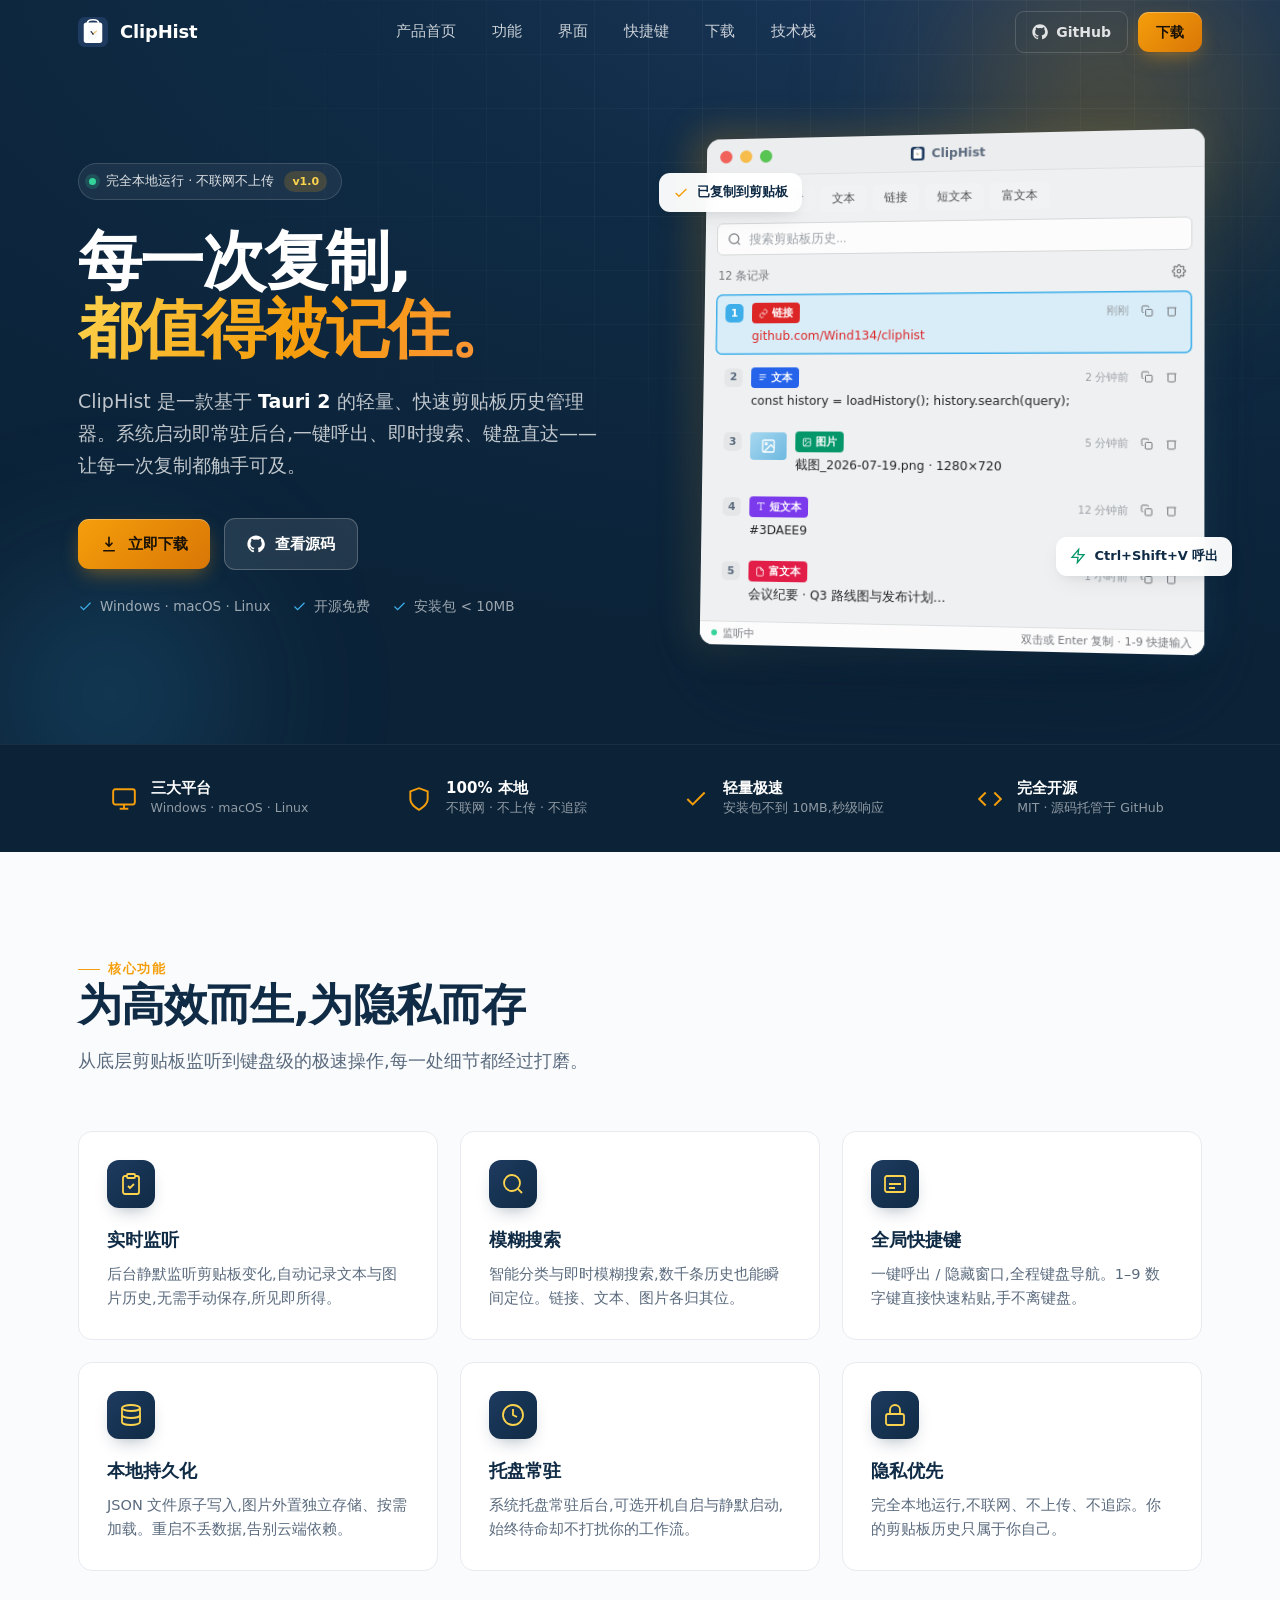
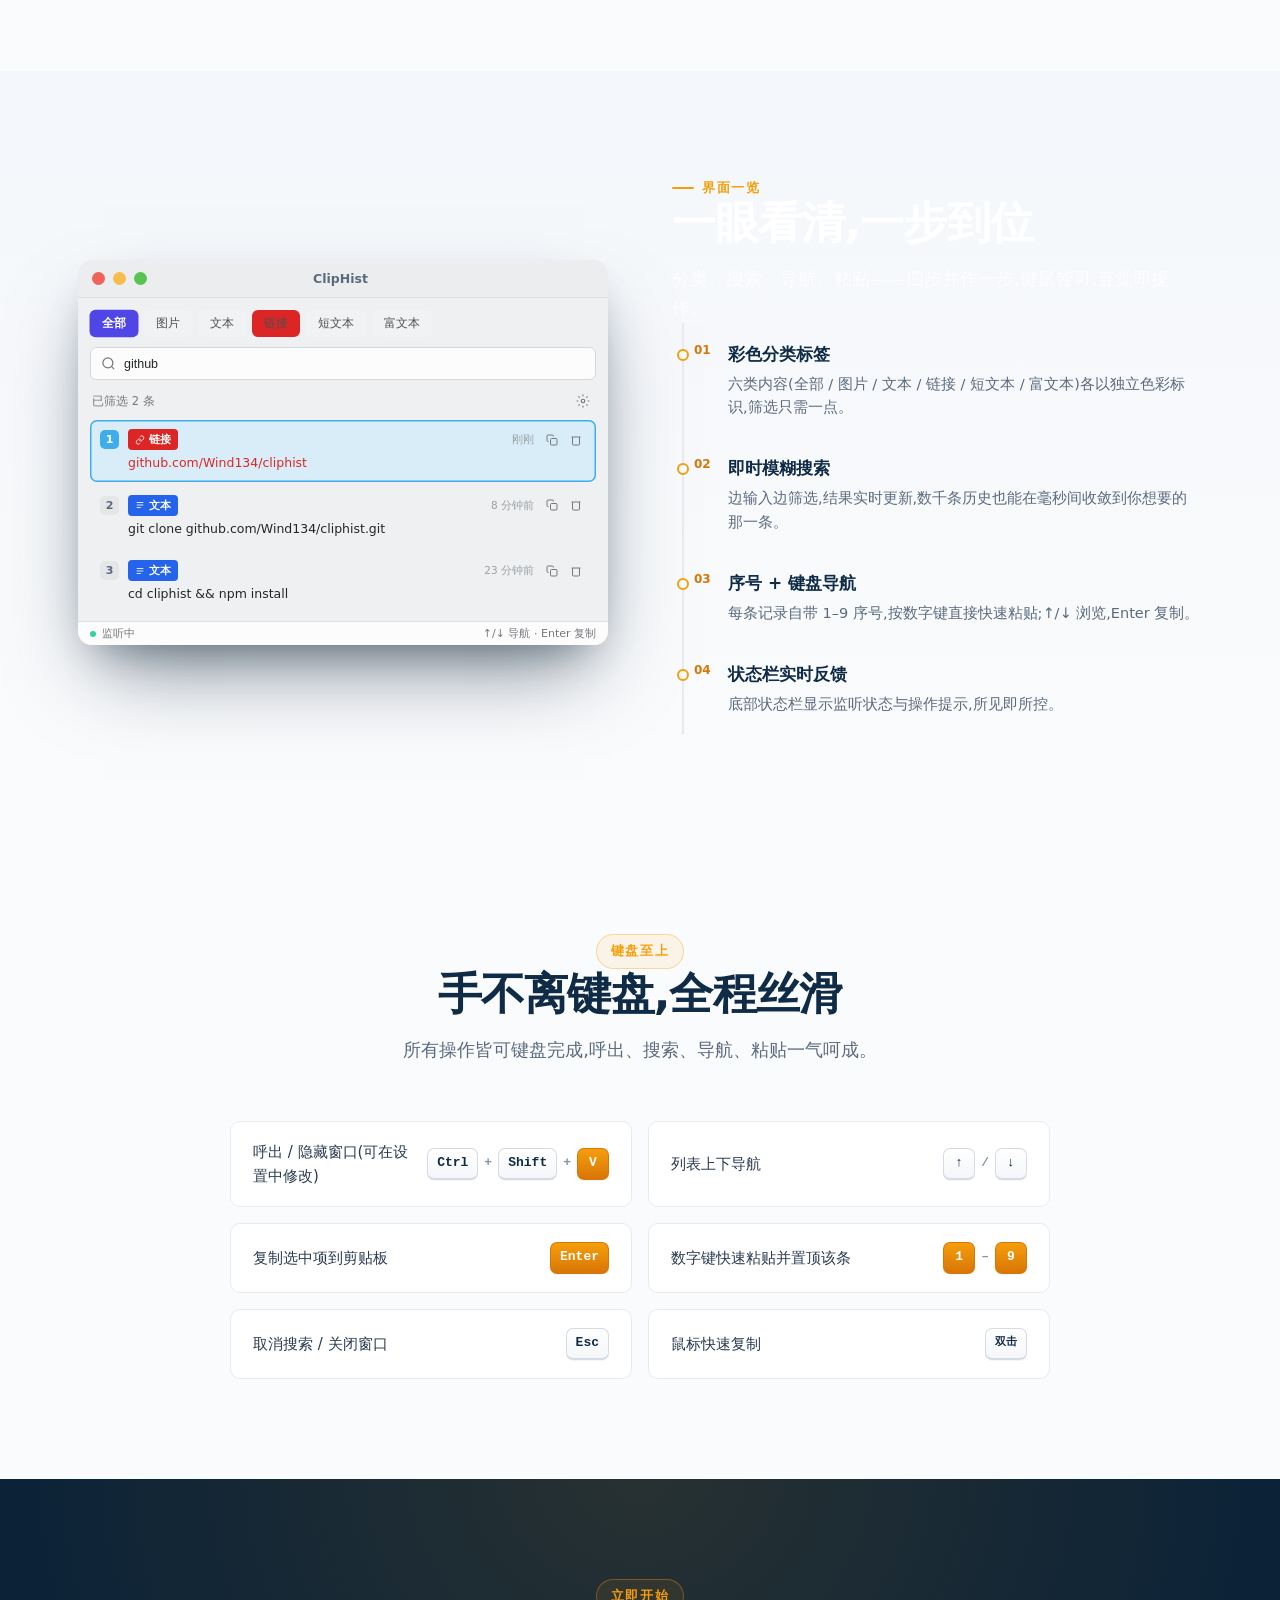
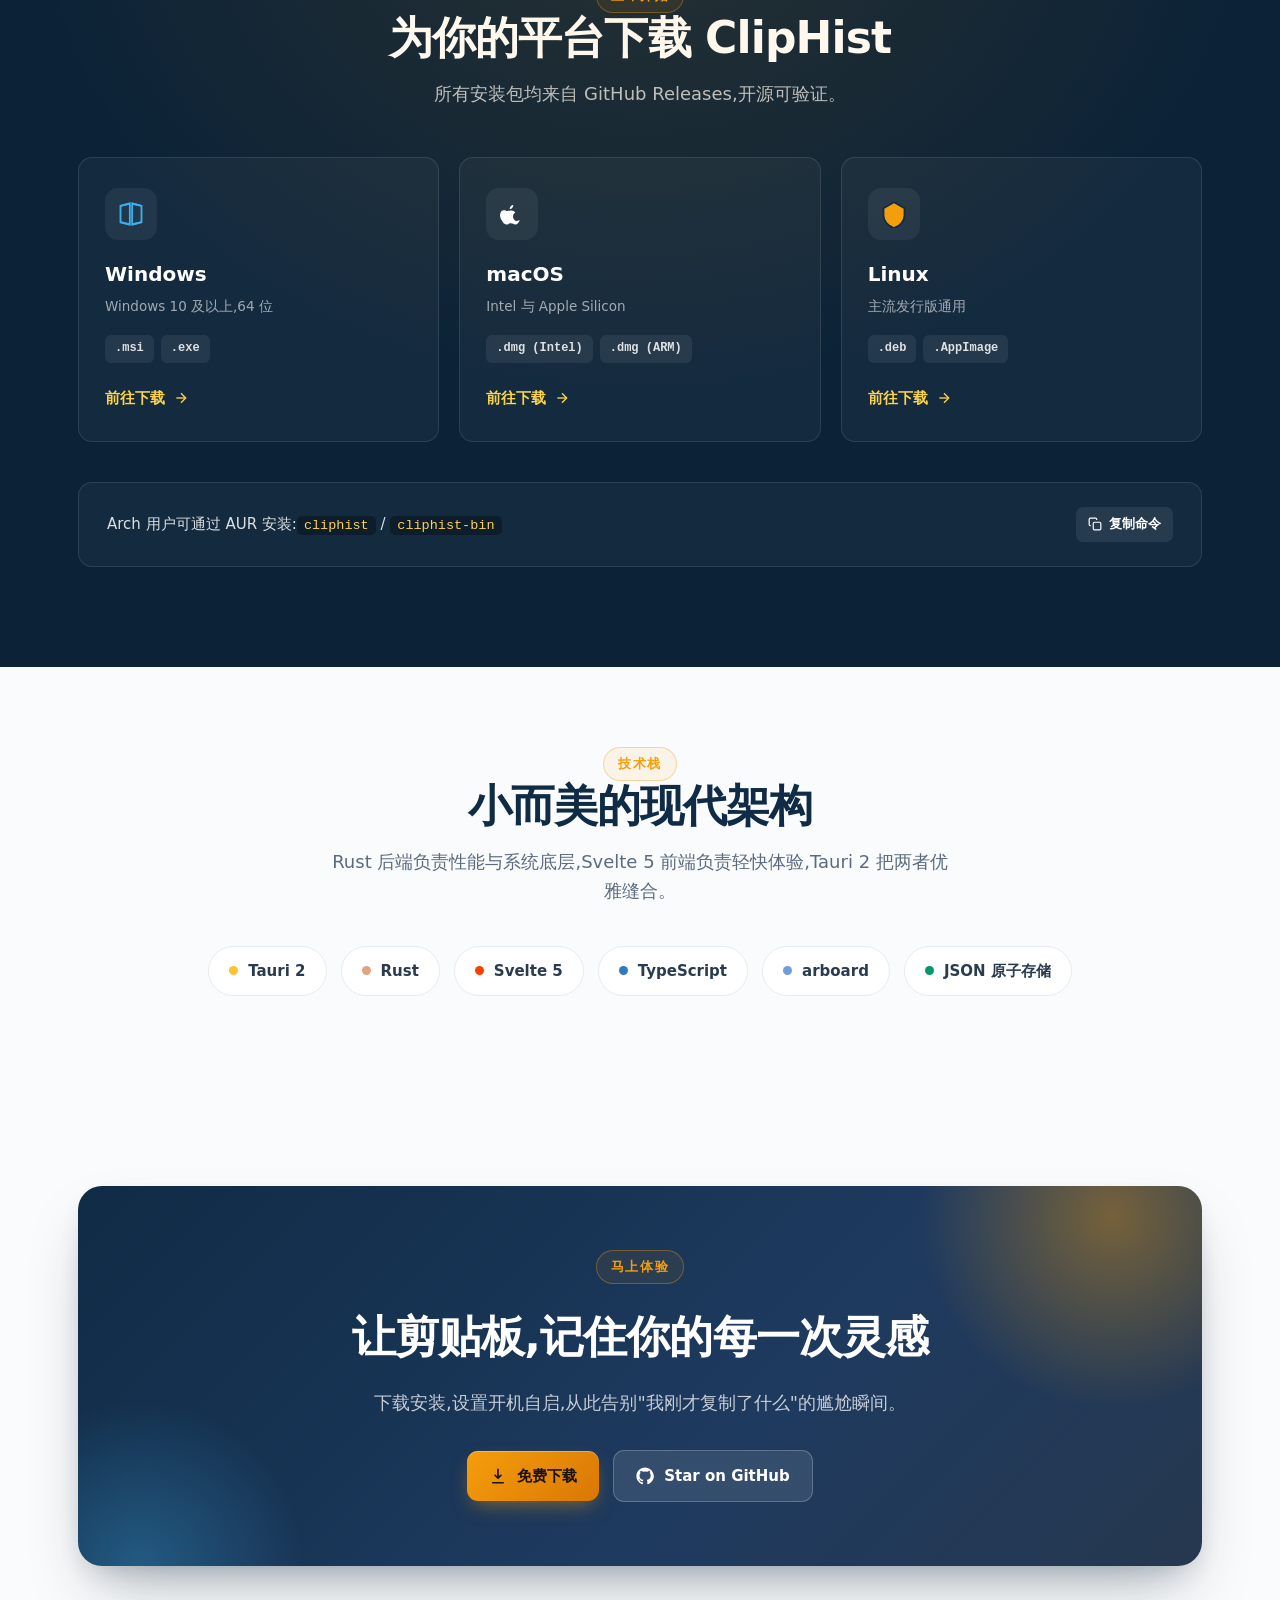
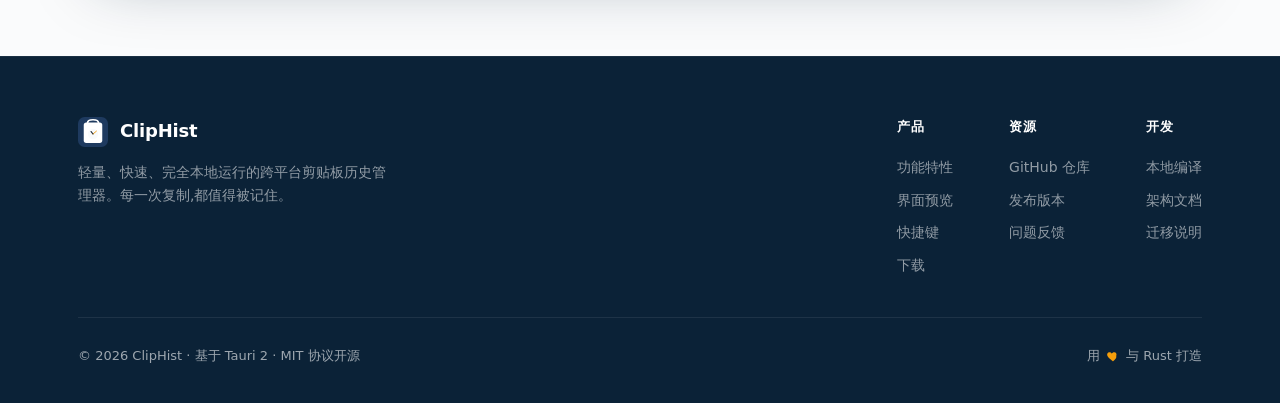
==== cliphist/index.html @ 477952cc "feat: 升级为多产品展示网站" ====
<!DOCTYPE html>
<html lang="zh-CN">
<head>
<meta charset="UTF-8" />
<meta name="viewport" content="width=device-width, initial-scale=1.0" />
<title>ClipHist — 轻量、快速的跨平台剪贴板历史管理器</title>
<meta name="description" content="ClipHist 是一款基于 Tauri 2 的轻量、快速、完全本地运行的跨平台剪贴板历史管理器,支持 Windows、macOS 与 Linux。系统启动即常驻,随时呼出随时粘贴。" />
<meta name="theme-color" content="#0F2B45" />
<meta property="og:title" content="ClipHist — 跨平台剪贴板历史管理器" />
<meta property="og:description" content="轻量、快速、完全本地运行。每一次复制,都值得被记住。" />
<meta property="og:type" content="website" />
<meta property="og:url" content="https://wind134.github.io/cliphist-site/cliphist/" />
<meta property="og:image" content="https://wind134.github.io/cliphist-site/cliphist/og-card.png" />
<meta property="og:image:width" content="1200" />
<meta property="og:image:height" content="630" />
<meta property="og:image:alt" content="ClipHist — 轻量、快速的跨平台剪贴板历史管理器" />
<meta property="og:locale" content="zh_CN" />
<meta name="twitter:card" content="summary_large_image" />
<meta name="twitter:title" content="ClipHist — 跨平台剪贴板历史管理器" />
<meta name="twitter:description" content="轻量、快速、完全本地运行。每一次复制,都值得被记住。" />
<meta name="twitter:image" content="https://wind134.github.io/cliphist-site/cliphist/og-card.png" />
<link rel="icon" href="data:image/svg+xml,%3Csvg xmlns='http://www.w3.org/2000/svg' viewBox='0 0 512 512'%3E%3Crect width='512' height='512' rx='112' fill='%231E3A5F'/%3E%3Crect x='98' y='94' width='316' height='348' rx='44' fill='%23fff'/%3E%3Cpath d='M162 102C162 66 200 46 256 46C312 46 350 66 350 102' fill='none' stroke='%23fff' stroke-width='28' stroke-linecap='round'/%3E%3Ccircle cx='256' cy='290' r='88' fill='%23F8FAFC'/%3E%3Cpath d='M256 290L314 242' stroke='%23F59E0B' stroke-width='16' stroke-linecap='round'/%3E%3Cpath d='M256 290L224 248' stroke='%231E293B' stroke-width='20' stroke-linecap='round'/%3E%3C/svg%3E" />
<style>
/* ============================================================
   ClipHist 推广站 — 单文件自包含
   品牌色:深蓝渐变 #1E3A5F→#0F2B45, 琥珀强调 #F59E0B
   ============================================================ */

:root {
  /* 深色品牌色板 */
  --navy-900: #0B2237;
  --navy-800: #0F2B45;
  --navy-700: #1E3A5F;
  --navy-600: #2A4D78;
  --navy-500: #3B6A9C;

  /* 强调色 */
  --amber: #F59E0B;
  --amber-deep: #D97706;
  --amber-soft: #FCD34D;
  --cyan: #3DAEE9;
  --cyan-deep: #3498D6;

  /* 浅色内容区 */
  --paper: #FAFBFC;
  --paper-2: #FFFFFF;
  --ink-900: #0F2B45;
  --ink-700: #2A3B50;
  --ink-500: #5B6B7E;
  --ink-400: #8696A7;
  --line: #E7EBF0;
  --line-2: #EEF2F6;

  /* 分类色 (与 app 一致) */
  --cat-all: #4F46E5;
  --cat-image: #059669;
  --cat-text: #2563EB;
  --cat-link: #DC2626;
  --cat-short: #7C3AED;
  --cat-rich: #E11D48;

  --shadow-sm: 0 1px 2px rgba(15, 43, 69, .06), 0 1px 3px rgba(15, 43, 69, .04);
  --shadow-md: 0 8px 24px -8px rgba(15, 43, 69, .12), 0 4px 12px -4px rgba(15, 43, 69, .08);
  --shadow-lg: 0 32px 64px -20px rgba(11, 34, 55, .35), 0 12px 28px -12px rgba(11, 34, 55, .22);
  --shadow-window: 0 40px 80px -24px rgba(8, 28, 48, .55), 0 20px 40px -20px rgba(8, 28, 48, .4);

  --radius: 14px;
  --radius-sm: 10px;
  --radius-lg: 24px;

  --ease-spring: cubic-bezier(0.16, 1, 0.3, 1);
  --ease-smooth: cubic-bezier(0.4, 0, 0.2, 1);

  --maxw: 1180px;
}

*, *::before, *::after { margin: 0; padding: 0; box-sizing: border-box; }

html { scroll-behavior: smooth; -webkit-text-size-adjust: 100%; }

body {
  font-family: "Noto Sans SC", "PingFang SC", "Microsoft YaHei", system-ui, -apple-system, "Segoe UI", sans-serif;
  font-size: 16px;
  line-height: 1.6;
  color: var(--ink-900);
  background: var(--paper);
  -webkit-font-smoothing: antialiased;
  -moz-osx-font-smoothing: grayscale;
  overflow-x: hidden;
}

a { color: inherit; text-decoration: none; }
img, svg { display: block; max-width: 100%; }
button { font: inherit; cursor: pointer; border: none; background: none; color: inherit; }

::selection { background: var(--amber); color: #1A1206; }

.wrap { max-width: var(--maxw); margin: 0 auto; padding: 0 28px; }

/* ---------- 通用工具 ---------- */
.eyebrow {
  display: inline-flex; align-items: center; gap: 8px;
  font-size: 13px; font-weight: 600; letter-spacing: .12em; text-transform: uppercase;
  color: var(--amber);
}
.eyebrow::before {
  content: ""; width: 22px; height: 1.5px; background: var(--amber); border-radius: 2px;
}
.eyebrow.center::before { display: none; }
.eyebrow.center { padding: 6px 14px; border: 1px solid rgba(245, 158, 11, .35); border-radius: 999px; background: rgba(245, 158, 11, .08); }

.section-title {
  font-size: clamp(28px, 4vw, 44px);
  font-weight: 800;
  letter-spacing: -0.02em;
  line-height: 1.15;
}
.section-sub {
  margin-top: 16px;
  font-size: 18px;
  color: var(--ink-500);
  max-width: 620px;
}
.on-dark .section-title { color: #fff; }
.on-dark .section-sub { color: rgba(255, 255, 255, .72); }

/* ============================================================
   导航栏
   ============================================================ */
.nav {
  position: fixed; top: 0; left: 0; right: 0; z-index: 100;
  transition: background .3s var(--ease-smooth), backdrop-filter .3s, border-color .3s, box-shadow .3s;
  border-bottom: 1px solid transparent;
}
.nav.scrolled {
  background: rgba(11, 34, 55, .72);
  backdrop-filter: saturate(160%) blur(16px);
  -webkit-backdrop-filter: saturate(160%) blur(16px);
  border-bottom-color: rgba(255, 255, 255, .08);
}
.nav-inner {
  max-width: var(--maxw); margin: 0 auto; padding: 0 28px;
  height: 64px; display: flex; align-items: center; justify-content: space-between;
}
.brand { display: flex; align-items: center; gap: 12px; }
.brand-mark { width: 30px; height: 30px; flex-shrink: 0; }
.brand-name { font-weight: 700; font-size: 18px; letter-spacing: -0.01em; color: #fff; }
.nav-links { display: flex; align-items: center; gap: 8px; }
.nav-links a {
  color: rgba(255, 255, 255, .78); font-size: 14.5px; font-weight: 500;
  padding: 8px 14px; border-radius: 8px; transition: color .2s, background .2s;
}
.nav-links a:hover { color: #fff; background: rgba(255, 255, 255, .08); }
.nav-cta { display: flex; align-items: center; gap: 10px; }
.btn-ghost {
  color: rgba(255, 255, 255, .85); font-size: 14px; font-weight: 600;
  padding: 9px 16px; border-radius: 9px; border: 1px solid rgba(255, 255, 255, .16);
  display: inline-flex; align-items: center; gap: 8px; transition: all .2s var(--ease-smooth);
}
.btn-ghost:hover { border-color: rgba(255, 255, 255, .36); background: rgba(255, 255, 255, .06); }
.btn-ghost svg { width: 16px; height: 16px; }
.nav-toggle { display: none; }

/* ============================================================
   按钮
   ============================================================ */
.btn {
  display: inline-flex; align-items: center; justify-content: center; gap: 10px;
  font-size: 15px; font-weight: 600;
  padding: 13px 22px; border-radius: 11px;
  transition: transform .18s var(--ease-spring), box-shadow .2s, background .2s;
  white-space: nowrap;
}
.btn:active { transform: translateY(1px) scale(.99); }
.btn-primary {
  background: linear-gradient(135deg, var(--amber) 0%, var(--amber-deep) 100%);
  color: #1A1206;
  box-shadow: 0 8px 20px -6px rgba(245, 158, 11, .5), inset 0 1px 0 rgba(255, 255, 255, .3);
}
.btn-primary:hover { transform: translateY(-2px); box-shadow: 0 14px 28px -8px rgba(245, 158, 11, .6), inset 0 1px 0 rgba(255, 255, 255, .35); }
.btn-light {
  background: rgba(255, 255, 255, .1); color: #fff; border: 1px solid rgba(255, 255, 255, .22);
  backdrop-filter: blur(8px);
}
.btn-light:hover { background: rgba(255, 255, 255, .16); border-color: rgba(255, 255, 255, .4); transform: translateY(-2px); }
.btn-dark {
  background: var(--navy-800); color: #fff;
}
.btn-dark:hover { background: var(--navy-700); transform: translateY(-2px); box-shadow: var(--shadow-md); }
.btn svg { width: 18px; height: 18px; }

/* ============================================================
   Hero
   ============================================================ */
.hero {
  position: relative; overflow: hidden;
  background: radial-gradient(120% 100% at 80% -10%, var(--navy-700) 0%, var(--navy-800) 42%, var(--navy-900) 100%);
  padding: 132px 0 96px;
  color: #fff;
}
/* 网格 + 光晕 */
.hero::before {
  content: ""; position: absolute; inset: 0;
  background-image:
    linear-gradient(rgba(255, 255, 255, .035) 1px, transparent 1px),
    linear-gradient(90deg, rgba(255, 255, 255, .035) 1px, transparent 1px);
  background-size: 54px 54px;
  mask-image: radial-gradient(80% 70% at 70% 20%, #000 30%, transparent 75%);
  -webkit-mask-image: radial-gradient(80% 70% at 70% 20%, #000 30%, transparent 75%);
  pointer-events: none;
}
.hero-glow {
  position: absolute; pointer-events: none; border-radius: 50%; filter: blur(70px);
}
.glow-amber { width: 460px; height: 460px; right: -60px; top: -120px; background: radial-gradient(circle, rgba(245, 158, 11, .34), transparent 68%); }
.glow-cyan { width: 380px; height: 380px; left: -80px; bottom: -140px; background: radial-gradient(circle, rgba(61, 174, 233, .26), transparent 68%); }

.hero-grid {
  position: relative; z-index: 2;
  display: grid; grid-template-columns: 1.05fr 0.95fr; gap: 56px; align-items: center;
}
.hero-badge {
  display: inline-flex; align-items: center; gap: 10px;
  padding: 7px 14px 7px 10px; border-radius: 999px;
  background: rgba(255, 255, 255, .06); border: 1px solid rgba(255, 255, 255, .14);
  font-size: 13px; color: rgba(255, 255, 255, .85); font-weight: 500;
  margin-bottom: 28px;
}
.hero-badge .dot { width: 7px; height: 7px; border-radius: 50%; background: #34D399; box-shadow: 0 0 0 4px rgba(52, 211, 153, .18); }
.hero-badge .pill { padding: 2px 8px; border-radius: 999px; background: rgba(245, 158, 11, .18); color: var(--amber-soft); font-size: 11px; font-weight: 600; }

.hero h1 {
  font-size: clamp(38px, 5.4vw, 64px);
  font-weight: 800;
  line-height: 1.05;
  letter-spacing: -0.03em;
}
.hero h1 .grad {
  background: linear-gradient(120deg, var(--amber-soft) 0%, var(--amber) 50%, #FB923C 100%);
  -webkit-background-clip: text; background-clip: text; -webkit-text-fill-color: transparent; color: transparent;
}
.hero h1 .amp { color: var(--cyan); }
.hero-lead {
  margin-top: 22px; font-size: 19px; line-height: 1.7; color: rgba(255, 255, 255, .74);
  max-width: 520px;
}
.hero-actions { margin-top: 36px; display: flex; flex-wrap: wrap; gap: 14px; align-items: center; }
.hero-meta { margin-top: 26px; display: flex; flex-wrap: wrap; gap: 22px; font-size: 13.5px; color: rgba(255, 255, 255, .6); }
.hero-meta span { display: inline-flex; align-items: center; gap: 7px; }
.hero-meta svg { width: 15px; height: 15px; color: var(--cyan); }

/* ---------- 应用窗口 Mockup ---------- */
.hero-visual { position: relative; perspective: 1800px; }
.window-frame {
  position: relative;
  border-radius: 14px;
  background: #fcfcfc;
  box-shadow: var(--shadow-window);
  transform: rotateY(-9deg) rotateX(3deg) translateZ(0);
  transform-style: preserve-3d;
  animation: floaty 7s ease-in-out infinite;
  overflow: hidden;
}
@keyframes floaty {
  0%, 100% { transform: rotateY(-9deg) rotateX(3deg) translateY(0); }
  50% { transform: rotateY(-9deg) rotateX(3deg) translateY(-10px); }
}
.window-glow {
  position: absolute; inset: -2px; border-radius: 16px;
  background: linear-gradient(135deg, rgba(245, 158, 11, .35), rgba(61, 174, 233, .25));
  z-index: -1; filter: blur(18px); opacity: .7;
}

/* 标题栏 (OS 原生风格) */
.w-titlebar {
  display: flex; align-items: center; gap: 12px;
  height: 38px; padding: 0 14px;
  background: #ecedee;
  border-bottom: 1px solid #dde0e2;
  user-select: none;
}
.w-traffic { display: flex; gap: 8px; }
.w-traffic .tl { width: 13px; height: 13px; border-radius: 50%; }
.tl.close { background: #F0625A; }
.tl.min { background: #F7BD4C; }
.tl.max { background: #58C453; }
.w-title { flex: 1; text-align: center; font-size: 12.5px; color: #5b6b7e; font-weight: 600; display: flex; align-items: center; justify-content: center; gap: 7px; }
.w-title svg { width: 14px; height: 14px; }

.w-body { background: #eff0f1; }

/* 分类标签 */
.w-cats { display: flex; gap: 6px; flex-wrap: wrap; padding: 12px 12px 0; }
.w-cat {
  padding: 4px 12px; border-radius: 6px; font-size: 12px; font-weight: 500;
  color: #4d4f52; background: #f1f2f3; transition: all .2s var(--ease-spring);
}
.w-cat.active { color: #fff; font-weight: 600; transform: scale(1.02); }

/* 搜索框 */
.w-search {
  display: flex; align-items: center; gap: 8px;
  margin: 10px 12px; padding: 8px 10px;
  background: #fcfcfc; border: 1px solid #d5d7d8; border-radius: 6px;
}
.w-search svg { width: 15px; height: 15px; color: #76787d; flex-shrink: 0; }
.w-search input {
  border: none; outline: none; flex: 1; font-size: 12.5px; color: #232629;
  background: transparent; min-width: 0;
}
.w-search input::placeholder { color: #9aa0a6; }

/* 工具栏 */
.w-toolbar { display: flex; align-items: center; justify-content: space-between; padding: 0 14px 8px; font-size: 11.5px; color: #76787d; }
.w-count { font-weight: 500; }
.w-cog { width: 22px; height: 22px; display: grid; place-items: center; border-radius: 5px; color: #76787d; transition: background .15s; }
.w-cog:hover { background: #e4e4e4; }
.w-cog svg { width: 14px; height: 14px; }

/* 历史列表 */
.w-list { padding: 0 6px 4px; max-height: 332px; overflow: hidden; }
.w-item {
  display: flex; align-items: flex-start; gap: 9px;
  padding: 9px 10px; margin: 0 6px 4px; border-radius: 7px;
  transition: background .12s;
  cursor: default;
}
.w-item:hover { background: #e9eaec; }
.w-item.selected { background: #d9edf8; box-shadow: inset 0 0 0 1.5px var(--cyan); }
.w-idx {
  flex-shrink: 0; width: 19px; height: 19px; border-radius: 5px;
  display: grid; place-items: center; font-size: 11px; font-weight: 700;
  color: #5b6b7e; background: #e4e6e8; margin-top: 1px;
}
.w-item.selected .w-idx { background: var(--cyan); color: #fff; }
.w-item-main { flex: 1; min-width: 0; }
.w-item-head { display: flex; align-items: center; gap: 8px; margin-bottom: 4px; }
.w-type {
  display: inline-flex; align-items: center; gap: 4px; font-size: 10.5px; font-weight: 600;
  padding: 2px 7px; border-radius: 4px; color: #fff;
}
.w-type svg { width: 10px; height: 10px; }
.w-time { font-size: 10.5px; color: #9aa0a6; margin-left: auto; }
.w-actions { display: flex; gap: 4px; }
.w-act { width: 20px; height: 20px; display: grid; place-items: center; border-radius: 4px; color: #76787d; transition: background .12s, color .12s; }
.w-act:hover { background: #d8d9da; color: #232629; }
.w-act.del:hover { color: #DC2626; }
.w-act svg { width: 12px; height: 12px; }
.w-item-content { font-size: 12.5px; color: #232629; line-height: 1.5; overflow: hidden; text-overflow: ellipsis; white-space: nowrap; }
.w-item-content.link { color: var(--cat-link); }
.w-thumb { width: 38px; height: 28px; border-radius: 4px; object-fit: cover; flex-shrink: 0; margin-top: 1px; background: linear-gradient(135deg, #a7d8f0, #6db8e0); display: grid; place-items: center; color: #fff; }
.w-thumb svg { width: 16px; height: 16px; }

/* 状态栏 */
.w-statusbar {
  display: flex; align-items: center; justify-content: space-between;
  height: 24px; padding: 0 12px; background: #fcfcfc; border-top: 1px solid #dde0e2;
  font-size: 11px; color: #76787d;
}
.w-stat { display: flex; align-items: center; gap: 6px; }
.w-stat .ld { width: 6px; height: 6px; border-radius: 50%; background: #34D399; }

/* 浮动徽标 */
.float-chip {
  position: absolute; z-index: 3;
  display: inline-flex; align-items: center; gap: 8px;
  padding: 9px 14px; border-radius: 11px;
  background: rgba(255, 255, 255, .96); color: var(--ink-900);
  font-size: 13px; font-weight: 600;
  box-shadow: var(--shadow-md);
  backdrop-filter: blur(8px);
}
.float-chip svg { width: 16px; height: 16px; }
.chip-1 { top: 8%; left: -7%; animation: floaty2 6s ease-in-out infinite; }
.chip-2 { bottom: 14%; right: -6%; animation: floaty2 6.5s ease-in-out infinite .8s; }
.chip-1 svg { color: var(--amber); }
.chip-2 svg { color: var(--cat-image); }
@keyframes floaty2 {
  0%, 100% { transform: translateY(0); }
  50% { transform: translateY(-8px); }
}

/* ============================================================
   信任条
   ============================================================ */
.trust {
  background: var(--navy-900);
  padding: 34px 0;
  border-top: 1px solid rgba(255, 255, 255, .06);
}
.trust-grid { display: grid; grid-template-columns: repeat(4, 1fr); gap: 24px; }
.trust-item { display: flex; align-items: center; gap: 14px; justify-content: center; }
.trust-item svg { width: 26px; height: 26px; color: var(--amber); flex-shrink: 0; }
.trust-item .t { font-size: 15px; font-weight: 600; color: #fff; line-height: 1.3; }
.trust-item .s { font-size: 12.5px; color: rgba(255, 255, 255, .55); }

/* ============================================================
   通用 section
   ============================================================ */
.section { padding: 100px 0; }
.section-head { margin-bottom: 56px; max-width: 680px; }
.section-head.center { margin-inline: auto; text-align: center; }

/* ============================================================
   功能网格
   ============================================================ */
.feat-grid { display: grid; grid-template-columns: repeat(3, 1fr); gap: 22px; }
.feat {
  position: relative; padding: 28px; border-radius: var(--radius);
  background: var(--paper-2); border: 1px solid var(--line);
  transition: transform .25s var(--ease-spring), box-shadow .25s, border-color .25s;
  overflow: hidden;
}
.feat::before {
  content: ""; position: absolute; top: 0; left: 0; right: 0; height: 3px;
  background: linear-gradient(90deg, var(--amber), var(--amber-deep));
  transform: scaleX(0); transform-origin: left; transition: transform .3s var(--ease-spring);
}
.feat:hover { transform: translateY(-4px); box-shadow: var(--shadow-md); border-color: transparent; }
.feat:hover::before { transform: scaleX(1); }
.feat-ic {
  width: 48px; height: 48px; border-radius: 12px; display: grid; place-items: center; margin-bottom: 18px;
  background: linear-gradient(135deg, var(--navy-700), var(--navy-800)); color: var(--amber-soft);
  box-shadow: 0 8px 18px -8px rgba(15, 43, 69, .4);
}
.feat-ic svg { width: 24px; height: 24px; }
.feat h3 { font-size: 18px; font-weight: 700; margin-bottom: 8px; color: var(--ink-900); }
.feat p { font-size: 14.5px; color: var(--ink-500); line-height: 1.65; }

/* ============================================================
   应用展示 (带标注)
   ============================================================ */
.showcase { background: linear-gradient(180deg, #F4F7FB 0%, var(--paper) 100%); }
.show-grid { display: grid; grid-template-columns: 1fr 1fr; gap: 64px; align-items: center; }
.show-mock { position: relative; }
.show-mock .window-frame { transform: none; animation: none; }
.show-mock .window-glow { opacity: .5; }

.anno { list-style: none; }
.anno li {
  position: relative; padding: 18px 0 18px 44px; border-left: 2px solid var(--line);
  margin-left: 10px;
}
.anno li::before {
  content: ""; position: absolute; left: -7px; top: 26px; width: 12px; height: 12px;
  border-radius: 50%; background: var(--paper); border: 2px solid var(--amber);
}
.anno .a-num { position: absolute; left: 10px; top: 18px; font-size: 12px; font-weight: 700; color: var(--amber-deep); }
.anno h4 { font-size: 17px; font-weight: 700; margin-bottom: 5px; }
.anno p { font-size: 14.5px; color: var(--ink-500); line-height: 1.6; }
.anno li:hover { border-left-color: var(--amber); }
.anno li:hover::before { background: var(--amber); }

/* ============================================================
   快捷键
   ============================================================ */
.keys-grid { display: grid; grid-template-columns: repeat(2, 1fr); gap: 16px; max-width: 820px; }
.key-row {
  display: flex; align-items: center; justify-content: space-between; gap: 16px;
  padding: 18px 22px; border-radius: var(--radius-sm);
  background: var(--paper-2); border: 1px solid var(--line);
  transition: border-color .2s, transform .2s;
}
.key-row:hover { border-color: var(--amber); transform: translateX(4px); }
.key-row .desc { font-size: 15px; font-weight: 500; color: var(--ink-700); }
.key-combo { display: flex; align-items: center; gap: 6px; flex-shrink: 0; }
.kbd {
  display: inline-grid; place-items: center;
  min-width: 32px; height: 32px; padding: 0 9px;
  font-family: "JetBrains Mono", ui-monospace, "SF Mono", Menlo, monospace;
  font-size: 13px; font-weight: 600; color: var(--ink-900);
  background: linear-gradient(180deg, #fff, #f4f6f9);
  border: 1px solid #d4dbe3; border-bottom-width: 2.5px; border-radius: 7px;
  box-shadow: 0 1px 0 rgba(15, 43, 69, .04);
}
.kbd.accent { color: #fff; background: linear-gradient(180deg, var(--amber), var(--amber-deep)); border-color: var(--amber-deep); }
.kbd.plus { min-width: 0; padding: 0; background: none; border: none; color: var(--ink-400); box-shadow: none; }

/* ============================================================
   下载
   ============================================================ */
.download { position: relative; overflow: hidden; background: var(--navy-900); color: #fff; }
.download::before {
  content: ""; position: absolute; inset: 0;
  background: radial-gradient(90% 120% at 50% 0%, rgba(245, 158, 11, .12), transparent 55%);
}
.dl-grid { position: relative; z-index: 2; display: grid; grid-template-columns: repeat(3, 1fr); gap: 20px; }
.dl-card {
  padding: 30px 26px; border-radius: var(--radius);
  background: rgba(255, 255, 255, .04); border: 1px solid rgba(255, 255, 255, .1);
  transition: transform .25s var(--ease-spring), background .25s, border-color .25s;
}
.dl-card:hover { transform: translateY(-5px); background: rgba(255, 255, 255, .07); border-color: rgba(245, 158, 11, .4); }
.dl-ic { width: 52px; height: 52px; border-radius: 13px; display: grid; place-items: center; margin-bottom: 18px; background: rgba(255, 255, 255, .06); }
.dl-ic svg { width: 28px; height: 28px; }
.dl-card h3 { font-size: 20px; font-weight: 700; margin-bottom: 6px; }
.dl-card .dl-sub { font-size: 13.5px; color: rgba(255, 255, 255, .6); margin-bottom: 18px; }
.dl-formats { display: flex; flex-wrap: wrap; gap: 7px; margin-bottom: 22px; }
.dl-fmt {
  font-size: 12px; font-weight: 600; padding: 4px 10px; border-radius: 6px;
  background: rgba(255, 255, 255, .07); color: rgba(255, 255, 255, .85);
  font-family: "JetBrains Mono", ui-monospace, monospace;
}
.dl-link {
  display: inline-flex; align-items: center; gap: 8px;
  font-size: 14.5px; font-weight: 600; color: var(--amber-soft);
  border-bottom: 1.5px solid transparent; transition: border-color .2s, gap .2s;
}
.dl-link:hover { border-color: var(--amber); gap: 12px; }
.dl-link svg { width: 16px; height: 16px; }

.dl-extra { position: relative; z-index: 2; margin-top: 40px; padding: 24px 28px; border-radius: var(--radius); background: rgba(255, 255, 255, .04); border: 1px solid rgba(255, 255, 255, .1); display: flex; align-items: center; justify-content: space-between; gap: 20px; flex-wrap: wrap; }
.dl-extra .t { font-size: 15px; color: rgba(255, 255, 255, .85); }
.dl-extra code { font-family: "JetBrains Mono", ui-monospace, monospace; font-size: 13.5px; color: var(--amber-soft); background: rgba(0,0,0,.3); padding: 2px 7px; border-radius: 5px; }
.copy-btn { display: inline-flex; align-items: center; gap: 7px; padding: 7px 12px; border-radius: 7px; background: rgba(255, 255, 255, .08); color: #fff; font-size: 13px; font-weight: 600; transition: background .2s; }
.copy-btn:hover { background: rgba(255, 255, 255, .16); }
.copy-btn svg { width: 14px; height: 14px; }
.copy-btn.done { background: rgba(52, 211, 153, .2); color: #34D399; }

/* ============================================================
   技术栈
   ============================================================ */
.stack-grid { display: flex; flex-wrap: wrap; gap: 14px; justify-content: center; }
.stack-chip {
  display: inline-flex; align-items: center; gap: 10px;
  padding: 12px 20px; border-radius: 999px;
  background: var(--paper-2); border: 1px solid var(--line);
  font-size: 15px; font-weight: 600; color: var(--ink-700);
  transition: transform .2s var(--ease-spring), box-shadow .2s, border-color .2s;
}
.stack-chip:hover { transform: translateY(-3px); box-shadow: var(--shadow-md); border-color: var(--cyan); }
.stack-chip .dot { width: 9px; height: 9px; border-radius: 50%; }

/* ============================================================
   最终 CTA
   ============================================================ */
.final-cta { padding: 90px 0; }
.cta-box {
  position: relative; overflow: hidden;
  border-radius: var(--radius-lg);
  padding: 64px 48px; text-align: center;
  background: linear-gradient(135deg, var(--navy-800) 0%, var(--navy-700) 60%, #26384F 100%);
  color: #fff;
  box-shadow: var(--shadow-lg);
}
.cta-box::before {
  content: ""; position: absolute; width: 420px; height: 420px; right: -120px; top: -180px;
  background: radial-gradient(circle, rgba(245, 158, 11, .4), transparent 65%); border-radius: 50%;
}
.cta-box::after {
  content: ""; position: absolute; width: 360px; height: 360px; left: -120px; bottom: -180px;
  background: radial-gradient(circle, rgba(61, 174, 233, .32), transparent 65%); border-radius: 50%;
}
.cta-box > * { position: relative; z-index: 2; }
.cta-box h2 { font-size: clamp(30px, 4vw, 44px); font-weight: 800; letter-spacing: -0.02em; }
.cta-box p { margin-top: 16px; font-size: 18px; color: rgba(255, 255, 255, .75); max-width: 540px; margin-inline: auto; }
.cta-box .hero-actions { justify-content: center; margin-top: 32px; }

/* ============================================================
   Footer
   ============================================================ */
.footer { background: var(--navy-900); color: rgba(255, 255, 255, .6); padding: 60px 0 36px; border-top: 1px solid rgba(255, 255, 255, .06); }
.footer-top { display: flex; justify-content: space-between; align-items: flex-start; gap: 32px; flex-wrap: wrap; padding-bottom: 36px; border-bottom: 1px solid rgba(255, 255, 255, .08); }
.footer-brand { max-width: 320px; }
.footer-brand .brand { margin-bottom: 14px; }
.footer-brand p { font-size: 14px; line-height: 1.65; color: rgba(255, 255, 255, .55); }
.footer-links { display: flex; gap: 56px; flex-wrap: wrap; }
.footer-col h5 { font-size: 13px; font-weight: 600; color: #fff; margin-bottom: 14px; letter-spacing: .04em; text-transform: uppercase; }
.footer-col a { display: block; font-size: 14px; padding: 5px 0; color: rgba(255, 255, 255, .55); transition: color .2s; }
.footer-col a:hover { color: var(--amber-soft); }
.footer-bottom { display: flex; justify-content: space-between; align-items: center; gap: 16px; flex-wrap: wrap; padding-top: 28px; font-size: 13px; }
.footer-bottom .made { display: flex; align-items: center; gap: 6px; }
.footer-bottom .made svg { width: 14px; height: 14px; color: var(--amber); }

/* ============================================================
   滚动揭示动画
   ============================================================ */
.reveal { opacity: 0; transform: translateY(24px); transition: opacity .7s var(--ease-spring), transform .7s var(--ease-spring); }
.reveal.in { opacity: 1; transform: none; }
.reveal.d1 { transition-delay: .08s; }
.reveal.d2 { transition-delay: .16s; }
.reveal.d3 { transition-delay: .24s; }
.reveal.d4 { transition-delay: .32s; }

@media (prefers-reduced-motion: reduce) {
  *, *::before, *::after { animation: none !important; transition: none !important; }
  .reveal { opacity: 1; transform: none; }
  html { scroll-behavior: auto; }
}

/* ============================================================
   响应式
   ============================================================ */
@media (max-width: 960px) {
  .hero { padding: 116px 0 72px; }
  .hero-grid { grid-template-columns: 1fr; gap: 48px; }
  .hero-visual { max-width: 480px; margin: 0 auto; }
  .hero-visual { order: -1; }
  .trust-grid { grid-template-columns: repeat(2, 1fr); gap: 22px; }
  .feat-grid { grid-template-columns: repeat(2, 1fr); }
  .show-grid { grid-template-columns: 1fr; gap: 40px; }
  .dl-grid { grid-template-columns: 1fr; }
  .section { padding: 76px 0; }
}

@media (max-width: 640px) {
  .wrap, .nav-inner { padding: 0 18px; }
  .nav-links { display: none; position: absolute; top: 64px; left: 0; right: 0; flex-direction: column; align-items: stretch; gap: 4px; padding: 14px 18px 18px; background: rgba(11, 34, 55, .96); backdrop-filter: blur(16px); border-bottom: 1px solid rgba(255, 255, 255, .1); }
  .nav-links.open { display: flex; }
  .nav-links a { padding: 12px 14px; }
  .nav-toggle { display: inline-flex; flex-direction: column; gap: 5px; padding: 9px; border-radius: 8px; border: 1px solid rgba(255,255,255,.16); }
  .nav-toggle span { width: 18px; height: 2px; background: #fff; border-radius: 2px; }
  .feat-grid { grid-template-columns: 1fr; }
  .keys-grid { grid-template-columns: 1fr; }
  .hero h1 { font-size: 36px; }
  .hero-lead { font-size: 17px; }
  .cta-box { padding: 44px 24px; }
  .float-chip { display: none; }
  .section-title { font-size: 28px; }
}
</style>
</head>
<body>

<!-- ============================ 导航栏 ============================ -->
<nav class="nav" id="nav">
  <div class="nav-inner">
    <a href="#top" class="brand" aria-label="ClipHist">
      <svg class="brand-mark" viewBox="0 0 512 512" aria-hidden="true">
        <rect width="512" height="512" rx="112" fill="#1E3A5F"/>
        <path d="M162 102C162 66 200 46 256 46C312 46 350 66 350 102" fill="none" stroke="#fff" stroke-width="28" stroke-linecap="round"/>
        <rect x="98" y="94" width="316" height="348" rx="44" fill="#fff"/>
        <circle cx="256" cy="290" r="88" fill="#F8FAFC"/>
        <path d="M256 290L224 248" stroke="#1E293B" stroke-width="20" stroke-linecap="round"/>
        <path d="M256 290L314 242" stroke="#F59E0B" stroke-width="16" stroke-linecap="round"/>
        <circle cx="256" cy="290" r="12" fill="#1E293B"/>
      </svg>
      <span class="brand-name">ClipHist</span>
    </a>
    <div class="nav-links" id="navLinks">
      <a href="../">产品首页</a>
      <a href="#features">功能</a>
      <a href="#showcase">界面</a>
      <a href="#shortcuts">快捷键</a>
      <a href="#download">下载</a>
      <a href="#stack">技术栈</a>
    </div>
    <div class="nav-cta">
      <a class="btn-ghost" href="https://github.com/Wind134/cliphist" target="_blank" rel="noopener">
        <svg viewBox="0 0 24 24" fill="currentColor" aria-hidden="true"><path d="M12 .5C5.7.5.5 5.7.5 12c0 5.1 3.3 9.4 7.9 10.9.6.1.8-.2.8-.6v-2c-3.2.7-3.9-1.5-3.9-1.5-.5-1.3-1.3-1.7-1.3-1.7-1.1-.7.1-.7.1-.7 1.2.1 1.8 1.2 1.8 1.2 1 1.8 2.7 1.3 3.4 1 .1-.8.4-1.3.7-1.6-2.6-.3-5.3-1.3-5.3-5.7 0-1.3.5-2.3 1.2-3.1-.1-.3-.5-1.5.1-3.1 0 0 1-.3 3.3 1.2a11.5 11.5 0 0 1 6 0C17.3 4.6 18.3 5 18.3 5c.6 1.6.2 2.8.1 3.1.8.8 1.2 1.8 1.2 3.1 0 4.4-2.7 5.4-5.3 5.7.4.4.8 1.1.8 2.2v3.3c0 .3.2.7.8.6 4.6-1.5 7.9-5.8 7.9-10.9C23.5 5.7 18.3.5 12 .5z"/></svg>
        GitHub
      </a>
      <a class="btn btn-primary" href="#download" style="padding:9px 18px;font-size:14px;">下载</a>
      <button class="nav-toggle" id="navToggle" aria-label="菜单"><span></span><span></span><span></span></button>
    </div>
  </div>
</nav>

<!-- ============================ Hero ============================ -->
<header class="hero" id="top">
  <div class="hero-glow glow-amber"></div>
  <div class="hero-glow glow-cyan"></div>
  <div class="wrap">
    <div class="hero-grid">
      <div class="hero-copy">
        <div class="hero-badge reveal"><span class="dot"></span> 完全本地运行 · 不联网不上传 <span class="pill">v1.0</span></div>
        <h1 class="reveal d1">每一次复制,<br><span class="grad">都值得被记住。</span></h1>
        <p class="hero-lead reveal d2">ClipHist 是一款基于 <strong style="color:#fff">Tauri 2</strong> 的轻量、快速剪贴板历史管理器。系统启动即常驻后台,一键呼出、即时搜索、键盘直达——让每一次复制都触手可及。</p>
        <div class="hero-actions reveal d3">
          <a class="btn btn-primary" href="#download">
            <svg viewBox="0 0 24 24" fill="none" stroke="currentColor" stroke-width="2.2" stroke-linecap="round" stroke-linejoin="round"><path d="M12 3v12m0 0l4-4m-4 4l-4-4"/><path d="M5 21h14"/></svg>
            立即下载
          </a>
          <a class="btn btn-light" href="https://github.com/Wind134/cliphist" target="_blank" rel="noopener">
            <svg viewBox="0 0 24 24" fill="currentColor"><path d="M12 .5C5.7.5.5 5.7.5 12c0 5.1 3.3 9.4 7.9 10.9.6.1.8-.2.8-.6v-2c-3.2.7-3.9-1.5-3.9-1.5-.5-1.3-1.3-1.7-1.3-1.7-1.1-.7.1-.7.1-.7 1.2.1 1.8 1.2 1.8 1.2 1 1.8 2.7 1.3 3.4 1 .1-.8.4-1.3.7-1.6-2.6-.3-5.3-1.3-5.3-5.7 0-1.3.5-2.3 1.2-3.1-.1-.3-.5-1.5.1-3.1 0 0 1-.3 3.3 1.2a11.5 11.5 0 0 1 6 0C17.3 4.6 18.3 5 18.3 5c.6 1.6.2 2.8.1 3.1.8.8 1.2 1.8 1.2 3.1 0 4.4-2.7 5.4-5.3 5.7.4.4.8 1.1.8 2.2v3.3c0 .3.2.7.8.6 4.6-1.5 7.9-5.8 7.9-10.9C23.5 5.7 18.3.5 12 .5z"/></svg>
            查看源码
          </a>
        </div>
        <div class="hero-meta reveal d4">
          <span><svg viewBox="0 0 24 24" fill="none" stroke="currentColor" stroke-width="2"><path d="M20 6L9 17l-5-5"/></svg> Windows · macOS · Linux</span>
          <span><svg viewBox="0 0 24 24" fill="none" stroke="currentColor" stroke-width="2"><path d="M20 6L9 17l-5-5"/></svg> 开源免费</span>
          <span><svg viewBox="0 0 24 24" fill="none" stroke="currentColor" stroke-width="2"><path d="M20 6L9 17l-5-5"/></svg> 安装包 &lt; 10MB</span>
        </div>
      </div>

      <!-- 应用窗口 Mockup -->
      <div class="hero-visual reveal d2">
        <div class="window-glow"></div>
        <div class="window-frame">
          <div class="w-titlebar">
            <div class="w-traffic"><span class="tl close"></span><span class="tl min"></span><span class="tl max"></span></div>
            <div class="w-title">
              <svg viewBox="0 0 512 512"><rect width="512" height="512" rx="112" fill="#1E3A5F"/><path d="M162 102C162 66 200 46 256 46C312 46 350 66 350 102" fill="none" stroke="#fff" stroke-width="28" stroke-linecap="round"/><rect x="98" y="94" width="316" height="348" rx="44" fill="#fff"/><circle cx="256" cy="290" r="88" fill="#F8FAFC"/><path d="M256 290L314 242" stroke="#F59E0B" stroke-width="16" stroke-linecap="round"/><path d="M256 290L224 248" stroke="#1E293B" stroke-width="20" stroke-linecap="round"/></svg>
              ClipHist
            </div>
            <div style="width:60px"></div>
          </div>
          <div class="w-body">
            <div class="w-cats">
              <span class="w-cat active" style="background:var(--cat-all)">全部</span>
              <span class="w-cat">图片</span>
              <span class="w-cat">文本</span>
              <span class="w-cat">链接</span>
              <span class="w-cat">短文本</span>
              <span class="w-cat">富文本</span>
            </div>
            <div class="w-search">
              <svg viewBox="0 0 24 24" fill="none" stroke="currentColor" stroke-width="2"><circle cx="11" cy="11" r="8"/><line x1="21" y1="21" x2="16.65" y2="16.65"/></svg>
              <input type="text" placeholder="搜索剪贴板历史..." readonly value="" />
            </div>
            <div class="w-toolbar">
              <span class="w-count">12 条记录</span>
              <div class="w-cog" title="设置"><svg viewBox="0 0 24 24" fill="none" stroke="currentColor" stroke-width="2"><circle cx="12" cy="12" r="3"/><path d="M19.4 15a1.65 1.65 0 0 0 .33 1.82l.06.06a2 2 0 1 1-2.83 2.83l-.06-.06a1.65 1.65 0 0 0-1.82-.33 1.65 1.65 0 0 0-1 1.51V21a2 2 0 0 1-4 0v-.09A1.65 1.65 0 0 0 9 19.4a1.65 1.65 0 0 0-1.82.33l-.06.06a2 2 0 1 1-2.83-2.83l.06-.06a1.65 1.65 0 0 0 .33-1.82 1.65 1.65 0 0 0-1.51-1H3a2 2 0 0 1 0-4h.09A1.65 1.65 0 0 0 4.6 9a1.65 1.65 0 0 0-.33-1.82l-.06-.06a2 2 0 1 1 2.83-2.83l.06.06a1.65 1.65 0 0 0 1.82.33H9a1.65 1.65 0 0 0 1-1.51V3a2 2 0 0 1 4 0v.09a1.65 1.65 0 0 0 1 1.51 1.65 1.65 0 0 0 1.82-.33l.06-.06a2 2 0 1 1 2.83 2.83l-.06.06a1.65 1.65 0 0 0-.33 1.82V9a1.65 1.65 0 0 0 1.51 1H21a2 2 0 0 1 0 4h-.09a1.65 1.65 0 0 0-1.51 1z"/></svg></div>
            </div>
            <div class="w-list">
              <!-- 1 链接 -->
              <div class="w-item selected">
                <div class="w-idx">1</div>
                <div class="w-item-main">
                  <div class="w-item-head">
                    <span class="w-type" style="background:var(--cat-link)"><svg viewBox="0 0 24 24" fill="none" stroke="currentColor" stroke-width="2"><path d="M10 13a5 5 0 0 0 7 0l3-3a5 5 0 0 0-7-7l-1 1"/><path d="M14 11a5 5 0 0 0-7 0l-3 3a5 5 0 0 0 7 7l1-1"/></svg>链接</span>
                    <span class="w-time">刚刚</span>
                    <div class="w-actions"><span class="w-act"><svg viewBox="0 0 24 24" fill="none" stroke="currentColor" stroke-width="2"><rect x="9" y="9" width="13" height="13" rx="2"/><path d="M5 15H4a2 2 0 0 1-2-2V4a2 2 0 0 1 2-2h9a2 2 0 0 1 2 2v1"/></svg></span><span class="w-act del"><svg viewBox="0 0 24 24" fill="none" stroke="currentColor" stroke-width="2"><polyline points="3 6 5 6 21 6"/><path d="M19 6v14a2 2 0 0 1-2 2H7a2 2 0 0 1-2-2V6"/></svg></span></div>
                  </div>
                  <div class="w-item-content link">github.com/Wind134/cliphist</div>
                </div>
              </div>
              <!-- 2 文本 -->
              <div class="w-item">
                <div class="w-idx">2</div>
                <div class="w-item-main">
                  <div class="w-item-head">
                    <span class="w-type" style="background:var(--cat-text)"><svg viewBox="0 0 24 24" fill="none" stroke="currentColor" stroke-width="2"><line x1="4" y1="6" x2="20" y2="6"/><line x1="4" y1="12" x2="20" y2="12"/><line x1="4" y1="18" x2="14" y2="18"/></svg>文本</span>
                    <span class="w-time">2 分钟前</span>
                    <div class="w-actions"><span class="w-act"><svg viewBox="0 0 24 24" fill="none" stroke="currentColor" stroke-width="2"><rect x="9" y="9" width="13" height="13" rx="2"/><path d="M5 15H4a2 2 0 0 1-2-2V4a2 2 0 0 1 2-2h9a2 2 0 0 1 2 2v1"/></svg></span><span class="w-act del"><svg viewBox="0 0 24 24" fill="none" stroke="currentColor" stroke-width="2"><polyline points="3 6 5 6 21 6"/><path d="M19 6v14a2 2 0 0 1-2 2H7a2 2 0 0 1-2-2V6"/></svg></span></div>
                  </div>
                  <div class="w-item-content">const history = loadHistory(); history.search(query);</div>
                </div>
              </div>
              <!-- 3 图片 -->
              <div class="w-item">
                <div class="w-idx">3</div>
                <div class="w-thumb"><svg viewBox="0 0 24 24" fill="none" stroke="currentColor" stroke-width="2"><rect x="3" y="3" width="18" height="18" rx="2"/><circle cx="8.5" cy="8.5" r="1.5"/><path d="M21 15l-5-5L5 21"/></svg></div>
                <div class="w-item-main">
                  <div class="w-item-head">
                    <span class="w-type" style="background:var(--cat-image)"><svg viewBox="0 0 24 24" fill="none" stroke="currentColor" stroke-width="2"><rect x="3" y="3" width="18" height="18" rx="2"/><circle cx="8.5" cy="8.5" r="1.5"/><path d="M21 15l-5-5L5 21"/></svg>图片</span>
                    <span class="w-time">5 分钟前</span>
                    <div class="w-actions"><span class="w-act"><svg viewBox="0 0 24 24" fill="none" stroke="currentColor" stroke-width="2"><rect x="9" y="9" width="13" height="13" rx="2"/><path d="M5 15H4a2 2 0 0 1-2-2V4a2 2 0 0 1 2-2h9a2 2 0 0 1 2 2v1"/></svg></span><span class="w-act del"><svg viewBox="0 0 24 24" fill="none" stroke="currentColor" stroke-width="2"><polyline points="3 6 5 6 21 6"/><path d="M19 6v14a2 2 0 0 1-2 2H7a2 2 0 0 1-2-2V6"/></svg></span></div>
                  </div>
                  <div class="w-item-content">截图_2026-07-19.png · 1280×720</div>
                </div>
              </div>
              <!-- 4 短文本 -->
              <div class="w-item">
                <div class="w-idx">4</div>
                <div class="w-item-main">
                  <div class="w-item-head">
                    <span class="w-type" style="background:var(--cat-short)"><svg viewBox="0 0 24 24" fill="none" stroke="currentColor" stroke-width="2"><path d="M4 7V4h16v3"/><path d="M9 20h6"/><path d="M12 4v16"/></svg>短文本</span>
                    <span class="w-time">12 分钟前</span>
                    <div class="w-actions"><span class="w-act"><svg viewBox="0 0 24 24" fill="none" stroke="currentColor" stroke-width="2"><rect x="9" y="9" width="13" height="13" rx="2"/><path d="M5 15H4a2 2 0 0 1-2-2V4a2 2 0 0 1 2-2h9a2 2 0 0 1 2 2v1"/></svg></span><span class="w-act del"><svg viewBox="0 0 24 24" fill="none" stroke="currentColor" stroke-width="2"><polyline points="3 6 5 6 21 6"/><path d="M19 6v14a2 2 0 0 1-2 2H7a2 2 0 0 1-2-2V6"/></svg></span></div>
                  </div>
                  <div class="w-item-content">#3DAEE9</div>
                </div>
              </div>
              <!-- 5 富文本 -->
              <div class="w-item">
                <div class="w-idx">5</div>
                <div class="w-item-main">
                  <div class="w-item-head">
                    <span class="w-type" style="background:var(--cat-rich)"><svg viewBox="0 0 24 24" fill="none" stroke="currentColor" stroke-width="2"><path d="M14 2H6a2 2 0 0 0-2 2v16a2 2 0 0 0 2 2h12a2 2 0 0 0 2-2V8z"/><polyline points="14 2 14 8 20 8"/></svg>富文本</span>
                    <span class="w-time">1 小时前</span>
                    <div class="w-actions"><span class="w-act"><svg viewBox="0 0 24 24" fill="none" stroke="currentColor" stroke-width="2"><rect x="9" y="9" width="13" height="13" rx="2"/><path d="M5 15H4a2 2 0 0 1-2-2V4a2 2 0 0 1 2-2h9a2 2 0 0 1 2 2v1"/></svg></span><span class="w-act del"><svg viewBox="0 0 24 24" fill="none" stroke="currentColor" stroke-width="2"><polyline points="3 6 5 6 21 6"/><path d="M19 6v14a2 2 0 0 1-2 2H7a2 2 0 0 1-2-2V6"/></svg></span></div>
                  </div>
                  <div class="w-item-content">会议纪要 · Q3 路线图与发布计划…</div>
                </div>
              </div>
            </div>
            <div class="w-statusbar">
              <span class="w-stat"><span class="ld"></span>监听中</span>
              <span>双击或 Enter 复制 · 1-9 快捷输入</span>
            </div>
          </div>
        </div>
        <div class="float-chip chip-1"><svg viewBox="0 0 24 24" fill="none" stroke="currentColor" stroke-width="2"><path d="M20 6L9 17l-5-5"/></svg>已复制到剪贴板</div>
        <div class="float-chip chip-2"><svg viewBox="0 0 24 24" fill="none" stroke="currentColor" stroke-width="2"><path d="M13 2L3 14h9l-1 8 10-12h-9l1-8z"/></svg>Ctrl+Shift+V 呼出</div>
      </div>
    </div>
  </div>
</header>

<!-- ============================ 信任条 ============================ -->
<section class="trust">
  <div class="wrap">
    <div class="trust-grid">
      <div class="trust-item">
        <svg viewBox="0 0 24 24" fill="none" stroke="currentColor" stroke-width="1.8"><rect x="2" y="3" width="20" height="14" rx="2"/><line x1="8" y1="21" x2="16" y2="21"/><line x1="12" y1="17" x2="12" y2="21"/></svg>
        <div><div class="t">三大平台</div><div class="s">Windows · macOS · Linux</div></div>
      </div>
      <div class="trust-item">
        <svg viewBox="0 0 24 24" fill="none" stroke="currentColor" stroke-width="1.8"><path d="M12 22s8-4 8-10V5l-8-3-8 3v7c0 6 8 10 8 10z"/></svg>
        <div><div class="t">100% 本地</div><div class="s">不联网 · 不上传 · 不追踪</div></div>
      </div>
      <div class="trust-item">
        <svg viewBox="0 0 24 24" fill="none" stroke="currentColor" stroke-width="1.8"><path d="M20 6L9 17l-5-5"/></svg>
        <div><div class="t">轻量极速</div><div class="s">安装包不到 10MB,秒级响应</div></div>
      </div>
      <div class="trust-item">
        <svg viewBox="0 0 24 24" fill="none" stroke="currentColor" stroke-width="1.8"><path d="M16 18l6-6-6-6"/><path d="M8 6l-6 6 6 6"/></svg>
        <div><div class="t">完全开源</div><div class="s">MIT · 源码托管于 GitHub</div></div>
      </div>
    </div>
  </div>
</section>

<!-- ============================ 功能 ============================ -->
<section class="section" id="features">
  <div class="wrap">
    <div class="section-head reveal">
      <span class="eyebrow">核心功能</span>
      <h2 class="section-title">为高效而生,为隐私而存</h2>
      <p class="section-sub">从底层剪贴板监听到键盘级的极速操作,每一处细节都经过打磨。</p>
    </div>
    <div class="feat-grid">
      <article class="feat reveal">
        <div class="feat-ic"><svg viewBox="0 0 24 24" fill="none" stroke="currentColor" stroke-width="1.8"><rect x="8" y="2" width="8" height="4" rx="1"/><path d="M16 4h2a2 2 0 0 1 2 2v14a2 2 0 0 1-2 2H6a2 2 0 0 1-2-2V6a2 2 0 0 1 2-2h2"/><path d="M9 14l2 2 4-4"/></svg></div>
        <h3>实时监听</h3>
        <p>后台静默监听剪贴板变化,自动记录文本与图片历史,无需手动保存,所见即所得。</p>
      </article>
      <article class="feat reveal d1">
        <div class="feat-ic"><svg viewBox="0 0 24 24" fill="none" stroke="currentColor" stroke-width="1.8"><circle cx="11" cy="11" r="8"/><line x1="21" y1="21" x2="16.65" y2="16.65"/></svg></div>
        <h3>模糊搜索</h3>
        <p>智能分类与即时模糊搜索,数千条历史也能瞬间定位。链接、文本、图片各归其位。</p>
      </article>
      <article class="feat reveal d2">
        <div class="feat-ic"><svg viewBox="0 0 24 24" fill="none" stroke="currentColor" stroke-width="1.8"><rect x="2" y="4" width="20" height="16" rx="2"/><line x1="6" y1="8" x2="6" y2="8"/><line x1="10" y1="8" x2="10" y2="8"/><line x1="14" y1="8" x2="14" y2="8"/><line x1="18" y1="8" x2="18" y2="8"/><line x1="6" y1="12" x2="18" y2="12"/><line x1="6" y1="16" x2="12" y2="16"/></svg></div>
        <h3>全局快捷键</h3>
        <p>一键呼出 / 隐藏窗口,全程键盘导航。1–9 数字键直接快速粘贴,手不离键盘。</p>
      </article>
      <article class="feat reveal">
        <div class="feat-ic"><svg viewBox="0 0 24 24" fill="none" stroke="currentColor" stroke-width="1.8"><ellipse cx="12" cy="5" rx="9" ry="3"/><path d="M21 12c0 1.66-4 3-9 3s-9-1.34-9-3"/><path d="M3 5v14c0 1.66 4 3 9 3s9-1.34 9-3V5"/></svg></div>
        <h3>本地持久化</h3>
        <p>JSON 文件原子写入,图片外置独立存储、按需加载。重启不丢数据,告别云端依赖。</p>
      </article>
      <article class="feat reveal d1">
        <div class="feat-ic"><svg viewBox="0 0 24 24" fill="none" stroke="currentColor" stroke-width="1.8"><circle cx="12" cy="12" r="10"/><polyline points="12 6 12 12 16 14"/></svg></div>
        <h3>托盘常驻</h3>
        <p>系统托盘常驻后台,可选开机自启与静默启动,始终待命却不打扰你的工作流。</p>
      </article>
      <article class="feat reveal d2">
        <div class="feat-ic"><svg viewBox="0 0 24 24" fill="none" stroke="currentColor" stroke-width="1.8"><rect x="3" y="11" width="18" height="11" rx="2"/><path d="M7 11V7a5 5 0 0 1 10 0v4"/></svg></div>
        <h3>隐私优先</h3>
        <p>完全本地运行,不联网、不上传、不追踪。你的剪贴板历史只属于你自己。</p>
      </article>
    </div>
  </div>
</section>

<!-- ============================ 应用展示 ============================ -->
<section class="section showcase on-dark" id="showcase">
  <div class="wrap">
    <div class="show-grid">
      <div class="show-mock reveal">
        <div class="window-glow"></div>
        <div class="window-frame">
          <div class="w-titlebar">
            <div class="w-traffic"><span class="tl close"></span><span class="tl min"></span><span class="tl max"></span></div>
            <div class="w-title">ClipHist</div>
            <div style="width:60px"></div>
          </div>
          <div class="w-body">
            <div class="w-cats">
              <span class="w-cat active" style="background:var(--cat-all)">全部</span>
              <span class="w-cat">图片</span>
              <span class="w-cat">文本</span>
              <span class="w-cat" style="background:var(--cat-link)">链接</span>
              <span class="w-cat">短文本</span>
              <span class="w-cat">富文本</span>
            </div>
            <div class="w-search">
              <svg viewBox="0 0 24 24" fill="none" stroke="currentColor" stroke-width="2"><circle cx="11" cy="11" r="8"/><line x1="21" y1="21" x2="16.65" y2="16.65"/></svg>
              <input type="text" placeholder="搜索剪贴板历史..." value="github" />
            </div>
            <div class="w-toolbar">
              <span class="w-count">已筛选 2 条</span>
              <div class="w-cog"><svg viewBox="0 0 24 24" fill="none" stroke="currentColor" stroke-width="2"><circle cx="12" cy="12" r="3"/><path d="M12 1v3m0 16v3M4.2 4.2l2.1 2.1m11.4 11.4l2.1 2.1M1 12h3m16 0h3M4.2 19.8l2.1-2.1m11.4-11.4l2.1-2.1"/></svg></div>
            </div>
            <div class="w-list">
              <div class="w-item selected">
                <div class="w-idx">1</div>
                <div class="w-item-main">
                  <div class="w-item-head">
                    <span class="w-type" style="background:var(--cat-link)"><svg viewBox="0 0 24 24" fill="none" stroke="currentColor" stroke-width="2"><path d="M10 13a5 5 0 0 0 7 0l3-3a5 5 0 0 0-7-7l-1 1"/><path d="M14 11a5 5 0 0 0-7 0l-3 3a5 5 0 0 0 7 7l1-1"/></svg>链接</span>
                    <span class="w-time">刚刚</span>
                    <div class="w-actions"><span class="w-act"><svg viewBox="0 0 24 24" fill="none" stroke="currentColor" stroke-width="2"><rect x="9" y="9" width="13" height="13" rx="2"/><path d="M5 15H4a2 2 0 0 1-2-2V4a2 2 0 0 1 2-2h9a2 2 0 0 1 2 2v1"/></svg></span><span class="w-act del"><svg viewBox="0 0 24 24" fill="none" stroke="currentColor" stroke-width="2"><polyline points="3 6 5 6 21 6"/><path d="M19 6v14a2 2 0 0 1-2 2H7a2 2 0 0 1-2-2V6"/></svg></span></div>
                  </div>
                  <div class="w-item-content link">github.com/Wind134/cliphist</div>
                </div>
              </div>
              <div class="w-item">
                <div class="w-idx">2</div>
                <div class="w-item-main">
                  <div class="w-item-head">
                    <span class="w-type" style="background:var(--cat-text)"><svg viewBox="0 0 24 24" fill="none" stroke="currentColor" stroke-width="2"><line x1="4" y1="6" x2="20" y2="6"/><line x1="4" y1="12" x2="20" y2="12"/><line x1="4" y1="18" x2="14" y2="18"/></svg>文本</span>
                    <span class="w-time">8 分钟前</span>
                    <div class="w-actions"><span class="w-act"><svg viewBox="0 0 24 24" fill="none" stroke="currentColor" stroke-width="2"><rect x="9" y="9" width="13" height="13" rx="2"/><path d="M5 15H4a2 2 0 0 1-2-2V4a2 2 0 0 1 2-2h9a2 2 0 0 1 2 2v1"/></svg></span><span class="w-act del"><svg viewBox="0 0 24 24" fill="none" stroke="currentColor" stroke-width="2"><polyline points="3 6 5 6 21 6"/><path d="M19 6v14a2 2 0 0 1-2 2H7a2 2 0 0 1-2-2V6"/></svg></span></div>
                  </div>
                  <div class="w-item-content">git clone github.com/Wind134/cliphist.git</div>
                </div>
              </div>
              <div class="w-item">
                <div class="w-idx">3</div>
                <div class="w-item-main">
                  <div class="w-item-head">
                    <span class="w-type" style="background:var(--cat-text)"><svg viewBox="0 0 24 24" fill="none" stroke="currentColor" stroke-width="2"><line x1="4" y1="6" x2="20" y2="6"/><line x1="4" y1="12" x2="20" y2="12"/><line x1="4" y1="18" x2="14" y2="18"/></svg>文本</span>
                    <span class="w-time">23 分钟前</span>
                    <div class="w-actions"><span class="w-act"><svg viewBox="0 0 24 24" fill="none" stroke="currentColor" stroke-width="2"><rect x="9" y="9" width="13" height="13" rx="2"/><path d="M5 15H4a2 2 0 0 1-2-2V4a2 2 0 0 1 2-2h9a2 2 0 0 1 2 2v1"/></svg></span><span class="w-act del"><svg viewBox="0 0 24 24" fill="none" stroke="currentColor" stroke-width="2"><polyline points="3 6 5 6 21 6"/><path d="M19 6v14a2 2 0 0 1-2 2H7a2 2 0 0 1-2-2V6"/></svg></span></div>
                  </div>
                  <div class="w-item-content">cd cliphist &amp;&amp; npm install</div>
                </div>
              </div>
            </div>
            <div class="w-statusbar">
              <span class="w-stat"><span class="ld"></span>监听中</span>
              <span>↑/↓ 导航 · Enter 复制</span>
            </div>
          </div>
        </div>
      </div>
      <div class="show-text">
        <div class="section-head reveal" style="margin-bottom:0">
          <span class="eyebrow">界面一览</span>
          <h2 class="section-title">一眼看清,一步到位</h2>
          <p class="section-sub">分类、搜索、导航、粘贴——四步并作一步,键鼠皆可,直觉即操作。</p>
        </div>
        <ol class="anno reveal d1">
          <li><span class="a-num">01</span><h4>彩色分类标签</h4><p>六类内容(全部 / 图片 / 文本 / 链接 / 短文本 / 富文本)各以独立色彩标识,筛选只需一点。</p></li>
          <li><span class="a-num">02</span><h4>即时模糊搜索</h4><p>边输入边筛选,结果实时更新,数千条历史也能在毫秒间收敛到你想要的那一条。</p></li>
          <li><span class="a-num">03</span><h4>序号 + 键盘导航</h4><p>每条记录自带 1–9 序号,按数字键直接快速粘贴;↑/↓ 浏览,Enter 复制。</p></li>
          <li><span class="a-num">04</span><h4>状态栏实时反馈</h4><p>底部状态栏显示监听状态与操作提示,所见即所控。</p></li>
        </ol>
      </div>
    </div>
  </div>
</section>

<!-- ============================ 快捷键 ============================ -->
<section class="section" id="shortcuts">
  <div class="wrap">
    <div class="section-head center reveal">
      <span class="eyebrow center">键盘至上</span>
      <h2 class="section-title">手不离键盘,全程丝滑</h2>
      <p class="section-sub" style="margin-inline:auto">所有操作皆可键盘完成,呼出、搜索、导航、粘贴一气呵成。</p>
    </div>
    <div class="keys-grid" style="margin-inline:auto">
      <div class="key-row reveal"><span class="desc">呼出 / 隐藏窗口(可在设置中修改)</span><span class="key-combo"><span class="kbd">Ctrl</span><span class="kbd plus">+</span><span class="kbd">Shift</span><span class="kbd plus">+</span><span class="kbd accent">V</span></span></div>
      <div class="key-row reveal d1"><span class="desc">列表上下导航</span><span class="key-combo"><span class="kbd">↑</span><span class="kbd plus">/</span><span class="kbd">↓</span></span></div>
      <div class="key-row reveal d2"><span class="desc">复制选中项到剪贴板</span><span class="key-combo"><span class="kbd accent">Enter</span></span></div>
      <div class="key-row reveal"><span class="desc">数字键快速粘贴并置顶该条</span><span class="key-combo"><span class="kbd accent">1</span><span class="kbd plus">–</span><span class="kbd accent">9</span></span></div>
      <div class="key-row reveal d1"><span class="desc">取消搜索 / 关闭窗口</span><span class="key-combo"><span class="kbd">Esc</span></span></div>
      <div class="key-row reveal d2"><span class="desc">鼠标快速复制</span><span class="key-combo"><span class="kbd" style="font-size:11px">双击</span></span></div>
    </div>
  </div>
</section>

<!-- ============================ 下载 ============================ -->
<section class="section download" id="download">
  <div class="wrap">
    <div class="section-head center on-dark reveal" style="margin-bottom:48px">
      <span class="eyebrow center">立即开始</span>
      <h2 class="section-title">为你的平台下载 ClipHist</h2>
      <p class="section-sub" style="margin-inline:auto">所有安装包均来自 GitHub Releases,开源可验证。</p>
    </div>
    <div class="dl-grid">
      <article class="dl-card reveal">
        <div class="dl-ic" style="color:#3DAEE9"><svg viewBox="0 0 24 24" fill="none" stroke="currentColor" stroke-width="1.6"><path d="M3 5l8-2v18l-8-2V5z"/><path d="M21 5l-8-2v18l8-2V5z"/><path d="M3 5l8-2M21 5l-8-2M3 19l8 2M21 19l-8 2"/></svg></div>
        <h3>Windows</h3>
        <p class="dl-sub">Windows 10 及以上,64 位</p>
        <div class="dl-formats"><span class="dl-fmt">.msi</span><span class="dl-fmt">.exe</span></div>
        <a class="dl-link" href="https://github.com/Wind134/cliphist/releases" target="_blank" rel="noopener">前往下载 <svg viewBox="0 0 24 24" fill="none" stroke="currentColor" stroke-width="2"><line x1="5" y1="12" x2="19" y2="12"/><polyline points="12 5 19 12 12 19"/></svg></a>
      </article>
      <article class="dl-card reveal d1">
        <div class="dl-ic" style="color:#fff"><svg viewBox="0 0 24 24" fill="currentColor"><path d="M18.7 17.3c-.9 1.9-2.1 3.7-3.8 3.7-1.6 0-2.1-1-3.9-1-1.8 0-2.4 1-3.9 1-1.7 0-3-1.7-3.9-3.6C1 14.5 1.5 9.7 4 9c1.8-.5 2.8.5 4 .5 1.1 0 1.9-.5 3.4-.5 1.4 0 2.6.8 3.5 1.7-3 1.8-2.5 6 .3 7.3l-.5.3zM12.3 6.6c.5-.6.9-1.5.8-2.4-.8 0-1.7.5-2.2 1.2-.5.6-.9 1.5-.8 2.4.8 0 1.7-.5 2.2-1.2z"/></svg></div>
        <h3>macOS</h3>
        <p class="dl-sub">Intel 与 Apple Silicon</p>
        <div class="dl-formats"><span class="dl-fmt">.dmg (Intel)</span><span class="dl-fmt">.dmg (ARM)</span></div>
        <a class="dl-link" href="https://github.com/Wind134/cliphist/releases" target="_blank" rel="noopener">前往下载 <svg viewBox="0 0 24 24" fill="none" stroke="currentColor" stroke-width="2"><line x1="5" y1="12" x2="19" y2="12"/><polyline points="12 5 19 12 12 19"/></svg></a>
      </article>
      <article class="dl-card reveal d2">
        <div class="dl-ic" style="color:#F59E0B"><svg viewBox="0 0 24 24" fill="currentColor"><path d="M12 2L3 7v6c0 5 3.8 9.4 9 11 5.2-1.6 9-6 9-11V7l-9-5z"/><path d="M12 2L3 7v6c0 5 3.8 9.4 9 11 5.2-1.6 9-6 9-11V7l-9-5z" fill="none" stroke="#0F2B45" stroke-width="1.5"/></svg></div>
        <h3>Linux</h3>
        <p class="dl-sub">主流发行版通用</p>
        <div class="dl-formats"><span class="dl-fmt">.deb</span><span class="dl-fmt">.AppImage</span></div>
        <a class="dl-link" href="https://github.com/Wind134/cliphist/releases" target="_blank" rel="noopener">前往下载 <svg viewBox="0 0 24 24" fill="none" stroke="currentColor" stroke-width="2"><line x1="5" y1="12" x2="19" y2="12"/><polyline points="12 5 19 12 12 19"/></svg></a>
      </article>
    </div>
    <div class="dl-extra reveal">
      <div class="t">Arch 用户可通过 AUR 安装:<code>cliphist</code> / <code>cliphist-bin</code></div>
      <button class="copy-btn" id="copyAur" data-cmd="yay -S cliphist-bin"><svg viewBox="0 0 24 24" fill="none" stroke="currentColor" stroke-width="2"><rect x="9" y="9" width="13" height="13" rx="2"/><path d="M5 15H4a2 2 0 0 1-2-2V4a2 2 0 0 1 2-2h9a2 2 0 0 1 2 2v1"/></svg>复制命令</button>
    </div>
  </div>
</section>

<!-- ============================ 技术栈 ============================ -->
<section class="section" id="stack" style="padding-top:80px">
  <div class="wrap">
    <div class="section-head center reveal" style="margin-bottom:40px">
      <span class="eyebrow center">技术栈</span>
      <h2 class="section-title">小而美的现代架构</h2>
      <p class="section-sub" style="margin-inline:auto">Rust 后端负责性能与系统底层,Svelte 5 前端负责轻快体验,Tauri 2 把两者优雅缝合。</p>
    </div>
    <div class="stack-grid reveal d1">
      <span class="stack-chip"><span class="dot" style="background:#FFC131"></span>Tauri 2</span>
      <span class="stack-chip"><span class="dot" style="background:#DEA584"></span>Rust</span>
      <span class="stack-chip"><span class="dot" style="background:#FF3E00"></span>Svelte 5</span>
      <span class="stack-chip"><span class="dot" style="background:#3178C6"></span>TypeScript</span>
      <span class="stack-chip"><span class="dot" style="background:#6E9CDD"></span>arboard</span>
      <span class="stack-chip"><span class="dot" style="background:var(--cat-image)"></span>JSON 原子存储</span>
    </div>
  </div>
</section>

<!-- ============================ 最终 CTA ============================ -->
<section class="final-cta">
  <div class="wrap">
    <div class="cta-box reveal">
      <span class="eyebrow center" style="margin-bottom:18px">马上体验</span>
      <h2>让剪贴板,记住你的每一次灵感</h2>
      <p>下载安装,设置开机自启,从此告别"我刚才复制了什么"的尴尬瞬间。</p>
      <div class="hero-actions">
        <a class="btn btn-primary" href="#download">
          <svg viewBox="0 0 24 24" fill="none" stroke="currentColor" stroke-width="2.2" stroke-linecap="round" stroke-linejoin="round"><path d="M12 3v12m0 0l4-4m-4 4l-4-4"/><path d="M5 21h14"/></svg>
          免费下载
        </a>
        <a class="btn btn-light" href="https://github.com/Wind134/cliphist" target="_blank" rel="noopener">
          <svg viewBox="0 0 24 24" fill="currentColor"><path d="M12 .5C5.7.5.5 5.7.5 12c0 5.1 3.3 9.4 7.9 10.9.6.1.8-.2.8-.6v-2c-3.2.7-3.9-1.5-3.9-1.5-.5-1.3-1.3-1.7-1.3-1.7-1.1-.7.1-.7.1-.7 1.2.1 1.8 1.2 1.8 1.2 1 1.8 2.7 1.3 3.4 1 .1-.8.4-1.3.7-1.6-2.6-.3-5.3-1.3-5.3-5.7 0-1.3.5-2.3 1.2-3.1-.1-.3-.5-1.5.1-3.1 0 0 1-.3 3.3 1.2a11.5 11.5 0 0 1 6 0C17.3 4.6 18.3 5 18.3 5c.6 1.6.2 2.8.1 3.1.8.8 1.2 1.8 1.2 3.1 0 4.4-2.7 5.4-5.3 5.7.4.4.8 1.1.8 2.2v3.3c0 .3.2.7.8.6 4.6-1.5 7.9-5.8 7.9-10.9C23.5 5.7 18.3.5 12 .5z"/></svg>
          Star on GitHub
        </a>
      </div>
    </div>
  </div>
</section>

<!-- ============================ Footer ============================ -->
<footer class="footer">
  <div class="wrap">
    <div class="footer-top">
      <div class="footer-brand">
        <a href="#top" class="brand">
          <svg class="brand-mark" viewBox="0 0 512 512" aria-hidden="true">
            <rect width="512" height="512" rx="112" fill="#1E3A5F"/>
            <path d="M162 102C162 66 200 46 256 46C312 46 350 66 350 102" fill="none" stroke="#fff" stroke-width="28" stroke-linecap="round"/>
            <rect x="98" y="94" width="316" height="348" rx="44" fill="#fff"/>
            <circle cx="256" cy="290" r="88" fill="#F8FAFC"/>
            <path d="M256 290L314 242" stroke="#F59E0B" stroke-width="16" stroke-linecap="round"/>
            <path d="M256 290L224 248" stroke="#1E293B" stroke-width="20" stroke-linecap="round"/>
          </svg>
          <span class="brand-name">ClipHist</span>
        </a>
        <p>轻量、快速、完全本地运行的跨平台剪贴板历史管理器。每一次复制,都值得被记住。</p>
      </div>
      <div class="footer-links">
        <div class="footer-col">
          <h5>产品</h5>
          <a href="#features">功能特性</a>
          <a href="#showcase">界面预览</a>
          <a href="#shortcuts">快捷键</a>
          <a href="#download">下载</a>
        </div>
        <div class="footer-col">
          <h5>资源</h5>
          <a href="https://github.com/Wind134/cliphist" target="_blank" rel="noopener">GitHub 仓库</a>
          <a href="https://github.com/Wind134/cliphist/releases" target="_blank" rel="noopener">发布版本</a>
          <a href="https://github.com/Wind134/cliphist/issues" target="_blank" rel="noopener">问题反馈</a>
        </div>
        <div class="footer-col">
          <h5>开发</h5>
          <a href="https://github.com/Wind134/cliphist#开发编译" target="_blank" rel="noopener">本地编译</a>
          <a href="https://github.com/Wind134/cliphist/blob/main/ARCHITECTURE.md" target="_blank" rel="noopener">架构文档</a>
          <a href="https://github.com/Wind134/cliphist/blob/main/docs/migration-notes.md" target="_blank" rel="noopener">迁移说明</a>
        </div>
      </div>
    </div>
    <div class="footer-bottom">
      <span>© 2026 ClipHist · 基于 Tauri 2 · MIT 协议开源</span>
      <span class="made">用 <svg viewBox="0 0 24 24" fill="currentColor"><path d="M12 21s-7-4.5-9.5-9C1 9 2.5 5.5 6 5.5c2 0 3 1 4 2.5C11 6.5 12 5.5 14 5.5c3.5 0 5 3.5 3.5 6.5C19 16.5 12 21 12 21z"/></svg> 与 Rust 打造</span>
    </div>
  </div>
</footer>

<script>
/* 导航栏滚动效果 + 移动菜单 */
(function () {
  var nav = document.getElementById('nav');
  var links = document.getElementById('navLinks');
  var toggle = document.getElementById('navToggle');
  function onScroll() {
    if (window.scrollY > 24) nav.classList.add('scrolled');
    else nav.classList.remove('scrolled');
  }
  onScroll();
  window.addEventListener('scroll', onScroll, { passive: true });
  toggle.addEventListener('click', function () { links.classList.toggle('open'); });
  links.querySelectorAll('a').forEach(function (a) {
    a.addEventListener('click', function () { links.classList.remove('open'); });
  });
})();

/* 滚动揭示 */
(function () {
  var els = document.querySelectorAll('.reveal');
  if (!('IntersectionObserver' in window)) {
    els.forEach(function (el) { el.classList.add('in'); });
    return;
  }
  var io = new IntersectionObserver(function (entries) {
    entries.forEach(function (e) {
      if (e.isIntersecting) { e.target.classList.add('in'); io.unobserve(e.target); }
    });
  }, { threshold: 0.12, rootMargin: '0px 0px -8% 0px' });
  els.forEach(function (el) { io.observe(el); });
})();

/* 复制 AUR 命令 */
(function () {
  var btn = document.getElementById('copyAur');
  if (!btn) return;
  btn.addEventListener('click', function () {
    var cmd = btn.getAttribute('data-cmd');
    var done = function () {
      btn.classList.add('done');
      btn.innerHTML = '<svg viewBox="0 0 24 24" fill="none" stroke="currentColor" stroke-width="2.5"><path d="M20 6L9 17l-5-5"/></svg>已复制';
      setTimeout(function () {
        btn.classList.remove('done');
        btn.innerHTML = '<svg viewBox="0 0 24 24" fill="none" stroke="currentColor" stroke-width="2"><rect x="9" y="9" width="13" height="13" rx="2"/><path d="M5 15H4a2 2 0 0 1-2-2V4a2 2 0 0 1 2-2h9a2 2 0 0 1 2 2v1"/></svg>复制命令';
      }, 1800);
    };
    if (navigator.clipboard && navigator.clipboard.writeText) {
      navigator.clipboard.writeText(cmd).then(done).catch(fallback);
    } else { fallback(); }
    function fallback() {
      var ta = document.createElement('textarea');
      ta.value = cmd; ta.style.position = 'fixed'; ta.style.opacity = '0';
      document.body.appendChild(ta); ta.select();
      try { document.execCommand('copy'); done(); } catch (e) {}
      document.body.removeChild(ta);
    }
  });
})();

/* 平滑滚动偏移修正(固定导航栏) */
document.querySelectorAll('a[href^="#"]').forEach(function (a) {
  a.addEventListener('click', function (e) {
    var id = a.getAttribute('href');
    if (id.length <= 1) return;
    var t = document.querySelector(id);
    if (!t) return;
    e.preventDefault();
    var y = t.getBoundingClientRect().top + window.scrollY - 64;
    window.scrollTo({ top: y, behavior: 'smooth' });
  });
});
</script>
</body>
</html>
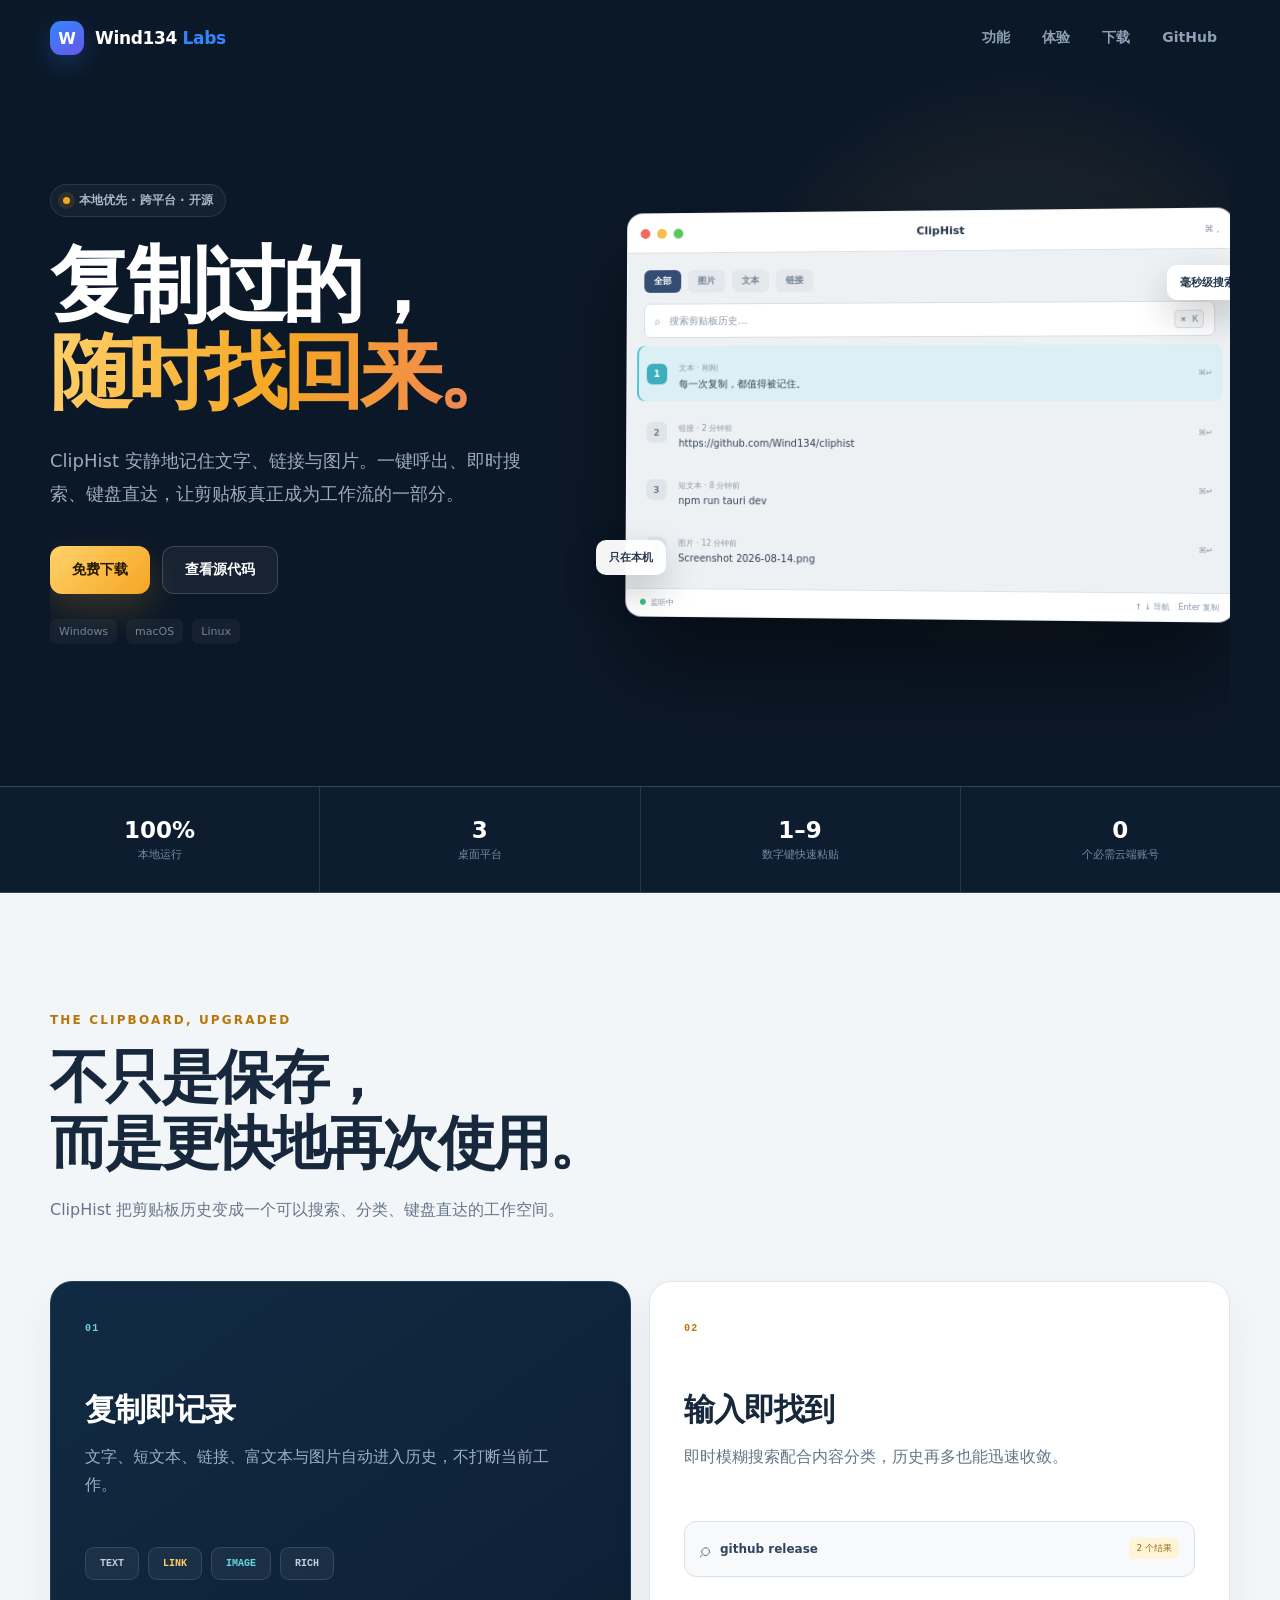
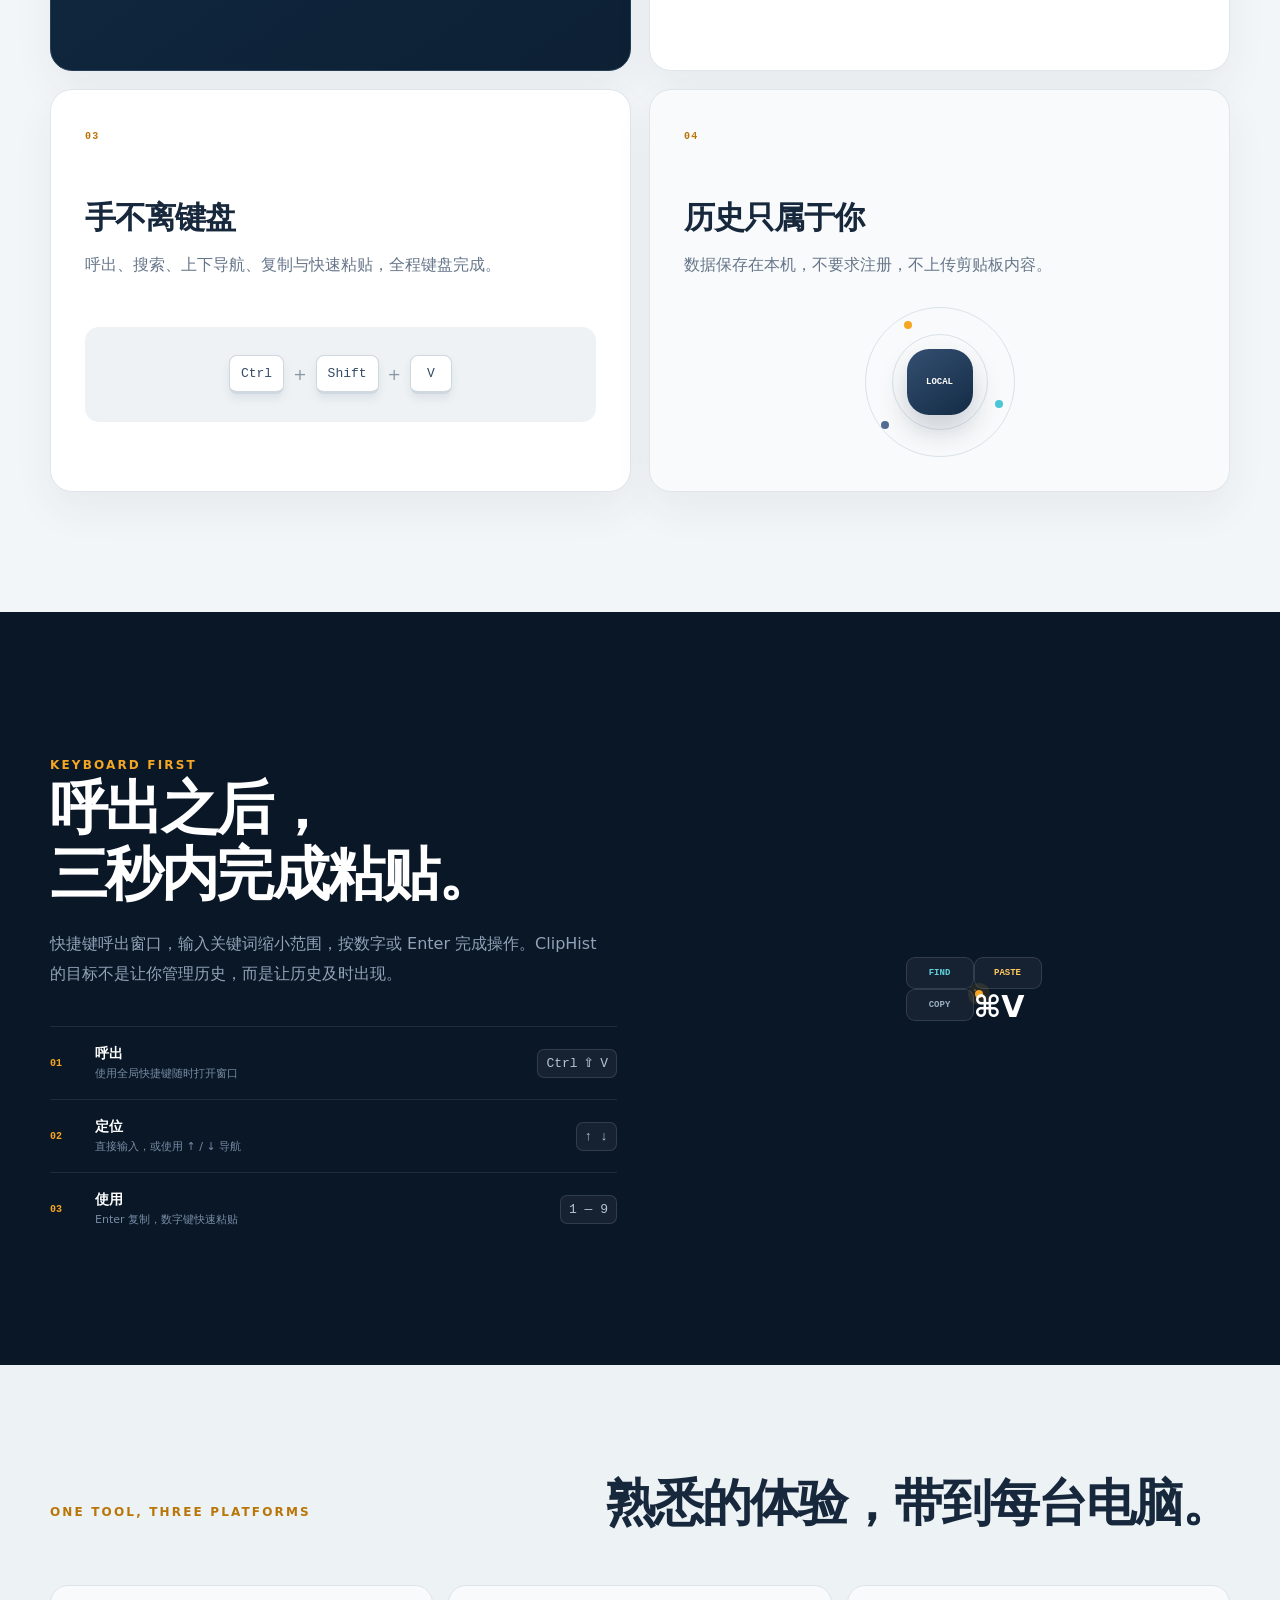
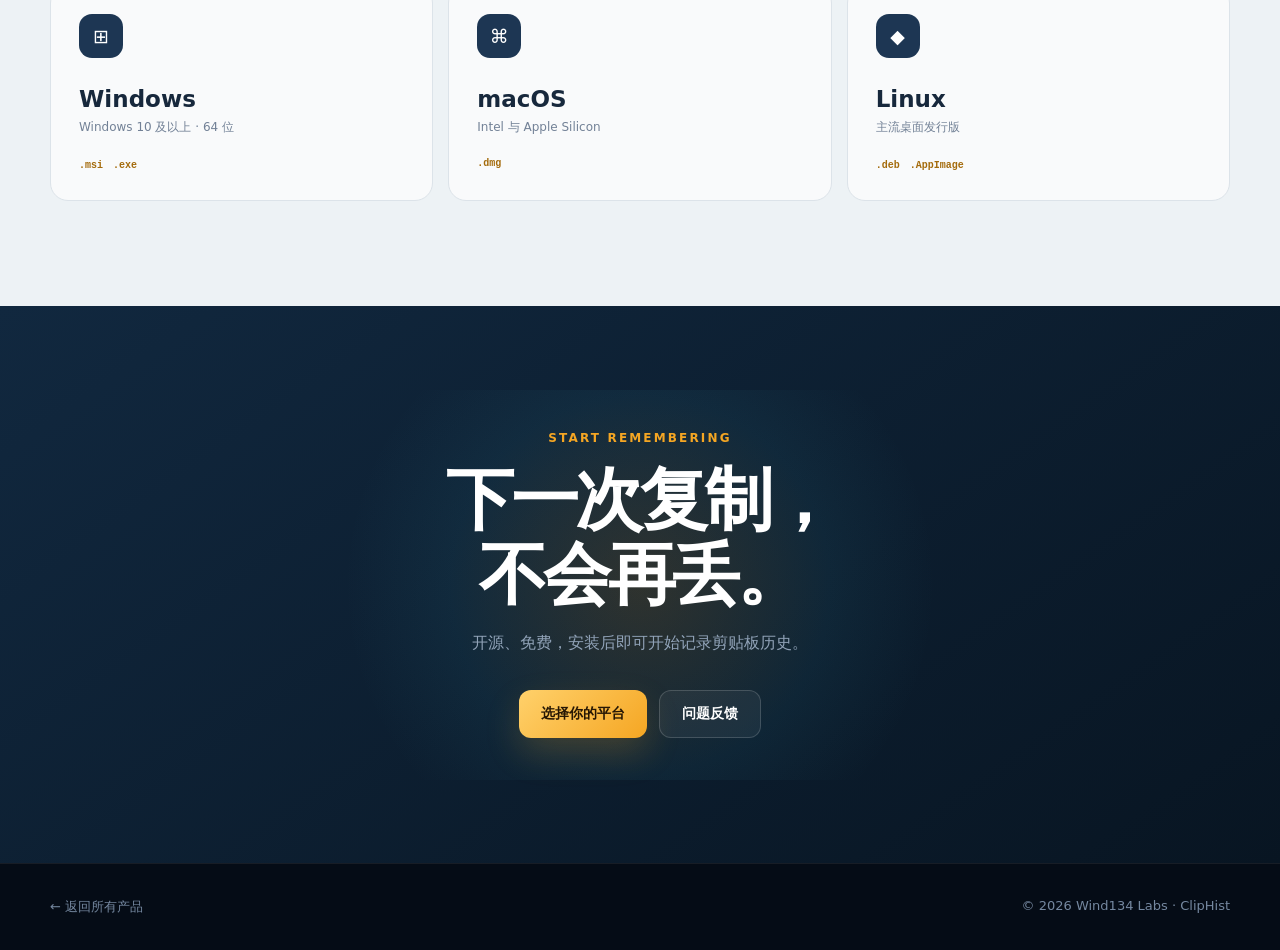
==== commit aa23e84d: "feat: 重设计 ClipHist 产品页" ====
--- a/cliphist/index.html
+++ b/cliphist/index.html
@@ -1,1164 +1,158 @@
-<!DOCTYPE html>
+<!doctype html>
 <html lang="zh-CN">
 <head>
-<meta charset="UTF-8" />
-<meta name="viewport" content="width=device-width, initial-scale=1.0" />
-<title>ClipHist — 轻量、快速的跨平台剪贴板历史管理器</title>
-<meta name="description" content="ClipHist 是一款基于 Tauri 2 的轻量、快速、完全本地运行的跨平台剪贴板历史管理器,支持 Windows、macOS 与 Linux。系统启动即常驻,随时呼出随时粘贴。" />
-<meta name="theme-color" content="#0F2B45" />
-<meta property="og:title" content="ClipHist — 跨平台剪贴板历史管理器" />
-<meta property="og:description" content="轻量、快速、完全本地运行。每一次复制,都值得被记住。" />
-<meta property="og:type" content="website" />
-<meta property="og:url" content="https://wind134.github.io/cliphist-site/cliphist/" />
-<meta property="og:image" content="https://wind134.github.io/cliphist-site/cliphist/og-card.png" />
-<meta property="og:image:width" content="1200" />
-<meta property="og:image:height" content="630" />
-<meta property="og:image:alt" content="ClipHist — 轻量、快速的跨平台剪贴板历史管理器" />
-<meta property="og:locale" content="zh_CN" />
-<meta name="twitter:card" content="summary_large_image" />
-<meta name="twitter:title" content="ClipHist — 跨平台剪贴板历史管理器" />
-<meta name="twitter:description" content="轻量、快速、完全本地运行。每一次复制,都值得被记住。" />
-<meta name="twitter:image" content="https://wind134.github.io/cliphist-site/cliphist/og-card.png" />
-<link rel="icon" href="data:image/svg+xml,%3Csvg xmlns='http://www.w3.org/2000/svg' viewBox='0 0 512 512'%3E%3Crect width='512' height='512' rx='112' fill='%231E3A5F'/%3E%3Crect x='98' y='94' width='316' height='348' rx='44' fill='%23fff'/%3E%3Cpath d='M162 102C162 66 200 46 256 46C312 46 350 66 350 102' fill='none' stroke='%23fff' stroke-width='28' stroke-linecap='round'/%3E%3Ccircle cx='256' cy='290' r='88' fill='%23F8FAFC'/%3E%3Cpath d='M256 290L314 242' stroke='%23F59E0B' stroke-width='16' stroke-linecap='round'/%3E%3Cpath d='M256 290L224 248' stroke='%231E293B' stroke-width='20' stroke-linecap='round'/%3E%3C/svg%3E" />
-<style>
-/* ============================================================
-   ClipHist 推广站 — 单文件自包含
-   品牌色:深蓝渐变 #1E3A5F→#0F2B45, 琥珀强调 #F59E0B
-   ============================================================ */
+  <meta charset="utf-8">
+  <meta name="viewport" content="width=device-width, initial-scale=1">
+  <title>ClipHist — 复制过的，随时找回来</title>
+  <meta name="description" content="ClipHist 是一款轻量、快速、完全本地运行的跨平台剪贴板历史管理器，支持 Windows、macOS 与 Linux。">
+  <meta name="theme-color" content="#0b1828">
+  <meta property="og:title" content="ClipHist — 复制过的，随时找回来">
+  <meta property="og:description" content="轻量、快速、完全本地运行的跨平台剪贴板历史管理器。">
+  <meta property="og:type" content="website">
+  <meta property="og:url" content="https://wind134.github.io/site/cliphist/">
+  <meta property="og:image" content="https://wind134.github.io/site/cliphist/og-card.png">
+  <meta property="og:image:width" content="1200">
+  <meta property="og:image:height" content="630">
+  <meta property="og:image:alt" content="ClipHist — 复制过的，随时找回来">
+  <meta name="twitter:card" content="summary_large_image">
+  <meta name="twitter:title" content="ClipHist — 复制过的，随时找回来">
+  <meta name="twitter:description" content="轻量、快速、完全本地运行的跨平台剪贴板历史管理器。">
+  <meta name="twitter:image" content="https://wind134.github.io/site/cliphist/og-card.png">
+  <link rel="stylesheet" href="../assets/site.css">
+  <link rel="stylesheet" href="../assets/cliphist.css">
+</head>
+<body class="clip-page">
+  <header class="site-header clip-header">
+    <a class="wordmark" href="../" aria-label="返回 Wind134 Labs 首页">
+      <span class="wordmark-mark">W</span>
+      <span>Wind134 <b>Labs</b></span>
+    </a>
+    <nav aria-label="主导航">
+      <a href="#features">功能</a>
+      <a href="#experience">体验</a>
+      <a href="#download">下载</a>
+      <a href="https://github.com/Wind134/cliphist" target="_blank" rel="noopener">GitHub</a>
+    </nav>
+  </header>
 
-:root {
-  /* 深色品牌色板 */
-  --navy-900: #0B2237;
-  --navy-800: #0F2B45;
-  --navy-700: #1E3A5F;
-  --navy-600: #2A4D78;
-  --navy-500: #3B6A9C;
-
-  /* 强调色 */
-  --amber: #F59E0B;
-  --amber-deep: #D97706;
-  --amber-soft: #FCD34D;
-  --cyan: #3DAEE9;
-  --cyan-deep: #3498D6;
-
-  /* 浅色内容区 */
-  --paper: #FAFBFC;
-  --paper-2: #FFFFFF;
-  --ink-900: #0F2B45;
-  --ink-700: #2A3B50;
-  --ink-500: #5B6B7E;
-  --ink-400: #8696A7;
-  --line: #E7EBF0;
-  --line-2: #EEF2F6;
-
-  /* 分类色 (与 app 一致) */
-  --cat-all: #4F46E5;
-  --cat-image: #059669;
-  --cat-text: #2563EB;
-  --cat-link: #DC2626;
-  --cat-short: #7C3AED;
-  --cat-rich: #E11D48;
-
-  --shadow-sm: 0 1px 2px rgba(15, 43, 69, .06), 0 1px 3px rgba(15, 43, 69, .04);
-  --shadow-md: 0 8px 24px -8px rgba(15, 43, 69, .12), 0 4px 12px -4px rgba(15, 43, 69, .08);
-  --shadow-lg: 0 32px 64px -20px rgba(11, 34, 55, .35), 0 12px 28px -12px rgba(11, 34, 55, .22);
-  --shadow-window: 0 40px 80px -24px rgba(8, 28, 48, .55), 0 20px 40px -20px rgba(8, 28, 48, .4);
-
-  --radius: 14px;
-  --radius-sm: 10px;
-  --radius-lg: 24px;
-
-  --ease-spring: cubic-bezier(0.16, 1, 0.3, 1);
-  --ease-smooth: cubic-bezier(0.4, 0, 0.2, 1);
-
-  --maxw: 1180px;
-}
-
-*, *::before, *::after { margin: 0; padding: 0; box-sizing: border-box; }
-
-html { scroll-behavior: smooth; -webkit-text-size-adjust: 100%; }
-
-body {
-  font-family: "Noto Sans SC", "PingFang SC", "Microsoft YaHei", system-ui, -apple-system, "Segoe UI", sans-serif;
-  font-size: 16px;
-  line-height: 1.6;
-  color: var(--ink-900);
-  background: var(--paper);
-  -webkit-font-smoothing: antialiased;
-  -moz-osx-font-smoothing: grayscale;
-  overflow-x: hidden;
-}
-
-a { color: inherit; text-decoration: none; }
-img, svg { display: block; max-width: 100%; }
-button { font: inherit; cursor: pointer; border: none; background: none; color: inherit; }
-
-::selection { background: var(--amber); color: #1A1206; }
-
-.wrap { max-width: var(--maxw); margin: 0 auto; padding: 0 28px; }
-
-/* ---------- 通用工具 ---------- */
-.eyebrow {
-  display: inline-flex; align-items: center; gap: 8px;
-  font-size: 13px; font-weight: 600; letter-spacing: .12em; text-transform: uppercase;
-  color: var(--amber);
-}
-.eyebrow::before {
-  content: ""; width: 22px; height: 1.5px; background: var(--amber); border-radius: 2px;
-}
-.eyebrow.center::before { display: none; }
-.eyebrow.center { padding: 6px 14px; border: 1px solid rgba(245, 158, 11, .35); border-radius: 999px; background: rgba(245, 158, 11, .08); }
-
-.section-title {
-  font-size: clamp(28px, 4vw, 44px);
-  font-weight: 800;
-  letter-spacing: -0.02em;
-  line-height: 1.15;
-}
-.section-sub {
-  margin-top: 16px;
-  font-size: 18px;
-  color: var(--ink-500);
-  max-width: 620px;
-}
-.on-dark .section-title { color: #fff; }
-.on-dark .section-sub { color: rgba(255, 255, 255, .72); }
-
-/* ============================================================
-   导航栏
-   ============================================================ */
-.nav {
-  position: fixed; top: 0; left: 0; right: 0; z-index: 100;
-  transition: background .3s var(--ease-smooth), backdrop-filter .3s, border-color .3s, box-shadow .3s;
-  border-bottom: 1px solid transparent;
-}
-.nav.scrolled {
-  background: rgba(11, 34, 55, .72);
-  backdrop-filter: saturate(160%) blur(16px);
-  -webkit-backdrop-filter: saturate(160%) blur(16px);
-  border-bottom-color: rgba(255, 255, 255, .08);
-}
-.nav-inner {
-  max-width: var(--maxw); margin: 0 auto; padding: 0 28px;
-  height: 64px; display: flex; align-items: center; justify-content: space-between;
-}
-.brand { display: flex; align-items: center; gap: 12px; }
-.brand-mark { width: 30px; height: 30px; flex-shrink: 0; }
-.brand-name { font-weight: 700; font-size: 18px; letter-spacing: -0.01em; color: #fff; }
-.nav-links { display: flex; align-items: center; gap: 8px; }
-.nav-links a {
-  color: rgba(255, 255, 255, .78); font-size: 14.5px; font-weight: 500;
-  padding: 8px 14px; border-radius: 8px; transition: color .2s, background .2s;
-}
-.nav-links a:hover { color: #fff; background: rgba(255, 255, 255, .08); }
-.nav-cta { display: flex; align-items: center; gap: 10px; }
-.btn-ghost {
-  color: rgba(255, 255, 255, .85); font-size: 14px; font-weight: 600;
-  padding: 9px 16px; border-radius: 9px; border: 1px solid rgba(255, 255, 255, .16);
-  display: inline-flex; align-items: center; gap: 8px; transition: all .2s var(--ease-smooth);
-}
-.btn-ghost:hover { border-color: rgba(255, 255, 255, .36); background: rgba(255, 255, 255, .06); }
-.btn-ghost svg { width: 16px; height: 16px; }
-.nav-toggle { display: none; }
-
-/* ============================================================
-   按钮
-   ============================================================ */
-.btn {
-  display: inline-flex; align-items: center; justify-content: center; gap: 10px;
-  font-size: 15px; font-weight: 600;
-  padding: 13px 22px; border-radius: 11px;
-  transition: transform .18s var(--ease-spring), box-shadow .2s, background .2s;
-  white-space: nowrap;
-}
-.btn:active { transform: translateY(1px) scale(.99); }
-.btn-primary {
-  background: linear-gradient(135deg, var(--amber) 0%, var(--amber-deep) 100%);
-  color: #1A1206;
-  box-shadow: 0 8px 20px -6px rgba(245, 158, 11, .5), inset 0 1px 0 rgba(255, 255, 255, .3);
-}
-.btn-primary:hover { transform: translateY(-2px); box-shadow: 0 14px 28px -8px rgba(245, 158, 11, .6), inset 0 1px 0 rgba(255, 255, 255, .35); }
-.btn-light {
-  background: rgba(255, 255, 255, .1); color: #fff; border: 1px solid rgba(255, 255, 255, .22);
-  backdrop-filter: blur(8px);
-}
-.btn-light:hover { background: rgba(255, 255, 255, .16); border-color: rgba(255, 255, 255, .4); transform: translateY(-2px); }
-.btn-dark {
-  background: var(--navy-800); color: #fff;
-}
-.btn-dark:hover { background: var(--navy-700); transform: translateY(-2px); box-shadow: var(--shadow-md); }
-.btn svg { width: 18px; height: 18px; }
-
-/* ============================================================
-   Hero
-   ============================================================ */
-.hero {
-  position: relative; overflow: hidden;
-  background: radial-gradient(120% 100% at 80% -10%, var(--navy-700) 0%, var(--navy-800) 42%, var(--navy-900) 100%);
-  padding: 132px 0 96px;
-  color: #fff;
-}
-/* 网格 + 光晕 */
-.hero::before {
-  content: ""; position: absolute; inset: 0;
-  background-image:
-    linear-gradient(rgba(255, 255, 255, .035) 1px, transparent 1px),
-    linear-gradient(90deg, rgba(255, 255, 255, .035) 1px, transparent 1px);
-  background-size: 54px 54px;
-  mask-image: radial-gradient(80% 70% at 70% 20%, #000 30%, transparent 75%);
-  -webkit-mask-image: radial-gradient(80% 70% at 70% 20%, #000 30%, transparent 75%);
-  pointer-events: none;
-}
-.hero-glow {
-  position: absolute; pointer-events: none; border-radius: 50%; filter: blur(70px);
-}
-.glow-amber { width: 460px; height: 460px; right: -60px; top: -120px; background: radial-gradient(circle, rgba(245, 158, 11, .34), transparent 68%); }
-.glow-cyan { width: 380px; height: 380px; left: -80px; bottom: -140px; background: radial-gradient(circle, rgba(61, 174, 233, .26), transparent 68%); }
-
-.hero-grid {
-  position: relative; z-index: 2;
-  display: grid; grid-template-columns: 1.05fr 0.95fr; gap: 56px; align-items: center;
-}
-.hero-badge {
-  display: inline-flex; align-items: center; gap: 10px;
-  padding: 7px 14px 7px 10px; border-radius: 999px;
-  background: rgba(255, 255, 255, .06); border: 1px solid rgba(255, 255, 255, .14);
-  font-size: 13px; color: rgba(255, 255, 255, .85); font-weight: 500;
-  margin-bottom: 28px;
-}
-.hero-badge .dot { width: 7px; height: 7px; border-radius: 50%; background: #34D399; box-shadow: 0 0 0 4px rgba(52, 211, 153, .18); }
-.hero-badge .pill { padding: 2px 8px; border-radius: 999px; background: rgba(245, 158, 11, .18); color: var(--amber-soft); font-size: 11px; font-weight: 600; }
-
-.hero h1 {
-  font-size: clamp(38px, 5.4vw, 64px);
-  font-weight: 800;
-  line-height: 1.05;
-  letter-spacing: -0.03em;
-}
-.hero h1 .grad {
-  background: linear-gradient(120deg, var(--amber-soft) 0%, var(--amber) 50%, #FB923C 100%);
-  -webkit-background-clip: text; background-clip: text; -webkit-text-fill-color: transparent; color: transparent;
-}
-.hero h1 .amp { color: var(--cyan); }
-.hero-lead {
-  margin-top: 22px; font-size: 19px; line-height: 1.7; color: rgba(255, 255, 255, .74);
-  max-width: 520px;
-}
-.hero-actions { margin-top: 36px; display: flex; flex-wrap: wrap; gap: 14px; align-items: center; }
-.hero-meta { margin-top: 26px; display: flex; flex-wrap: wrap; gap: 22px; font-size: 13.5px; color: rgba(255, 255, 255, .6); }
-.hero-meta span { display: inline-flex; align-items: center; gap: 7px; }
-.hero-meta svg { width: 15px; height: 15px; color: var(--cyan); }
-
-/* ---------- 应用窗口 Mockup ---------- */
-.hero-visual { position: relative; perspective: 1800px; }
-.window-frame {
-  position: relative;
-  border-radius: 14px;
-  background: #fcfcfc;
-  box-shadow: var(--shadow-window);
-  transform: rotateY(-9deg) rotateX(3deg) translateZ(0);
-  transform-style: preserve-3d;
-  animation: floaty 7s ease-in-out infinite;
-  overflow: hidden;
-}
-@keyframes floaty {
-  0%, 100% { transform: rotateY(-9deg) rotateX(3deg) translateY(0); }
-  50% { transform: rotateY(-9deg) rotateX(3deg) translateY(-10px); }
-}
-.window-glow {
-  position: absolute; inset: -2px; border-radius: 16px;
-  background: linear-gradient(135deg, rgba(245, 158, 11, .35), rgba(61, 174, 233, .25));
-  z-index: -1; filter: blur(18px); opacity: .7;
-}
-
-/* 标题栏 (OS 原生风格) */
-.w-titlebar {
-  display: flex; align-items: center; gap: 12px;
-  height: 38px; padding: 0 14px;
-  background: #ecedee;
-  border-bottom: 1px solid #dde0e2;
-  user-select: none;
-}
-.w-traffic { display: flex; gap: 8px; }
-.w-traffic .tl { width: 13px; height: 13px; border-radius: 50%; }
-.tl.close { background: #F0625A; }
-.tl.min { background: #F7BD4C; }
-.tl.max { background: #58C453; }
-.w-title { flex: 1; text-align: center; font-size: 12.5px; color: #5b6b7e; font-weight: 600; display: flex; align-items: center; justify-content: center; gap: 7px; }
-.w-title svg { width: 14px; height: 14px; }
-
-.w-body { background: #eff0f1; }
-
-/* 分类标签 */
-.w-cats { display: flex; gap: 6px; flex-wrap: wrap; padding: 12px 12px 0; }
-.w-cat {
-  padding: 4px 12px; border-radius: 6px; font-size: 12px; font-weight: 500;
-  color: #4d4f52; background: #f1f2f3; transition: all .2s var(--ease-spring);
-}
-.w-cat.active { color: #fff; font-weight: 600; transform: scale(1.02); }
-
-/* 搜索框 */
-.w-search {
-  display: flex; align-items: center; gap: 8px;
-  margin: 10px 12px; padding: 8px 10px;
-  background: #fcfcfc; border: 1px solid #d5d7d8; border-radius: 6px;
-}
-.w-search svg { width: 15px; height: 15px; color: #76787d; flex-shrink: 0; }
-.w-search input {
-  border: none; outline: none; flex: 1; font-size: 12.5px; color: #232629;
-  background: transparent; min-width: 0;
-}
-.w-search input::placeholder { color: #9aa0a6; }
-
-/* 工具栏 */
-.w-toolbar { display: flex; align-items: center; justify-content: space-between; padding: 0 14px 8px; font-size: 11.5px; color: #76787d; }
-.w-count { font-weight: 500; }
-.w-cog { width: 22px; height: 22px; display: grid; place-items: center; border-radius: 5px; color: #76787d; transition: background .15s; }
-.w-cog:hover { background: #e4e4e4; }
-.w-cog svg { width: 14px; height: 14px; }
-
-/* 历史列表 */
-.w-list { padding: 0 6px 4px; max-height: 332px; overflow: hidden; }
-.w-item {
-  display: flex; align-items: flex-start; gap: 9px;
-  padding: 9px 10px; margin: 0 6px 4px; border-radius: 7px;
-  transition: background .12s;
-  cursor: default;
-}
-.w-item:hover { background: #e9eaec; }
-.w-item.selected { background: #d9edf8; box-shadow: inset 0 0 0 1.5px var(--cyan); }
-.w-idx {
-  flex-shrink: 0; width: 19px; height: 19px; border-radius: 5px;
-  display: grid; place-items: center; font-size: 11px; font-weight: 700;
-  color: #5b6b7e; background: #e4e6e8; margin-top: 1px;
-}
-.w-item.selected .w-idx { background: var(--cyan); color: #fff; }
-.w-item-main { flex: 1; min-width: 0; }
-.w-item-head { display: flex; align-items: center; gap: 8px; margin-bottom: 4px; }
-.w-type {
-  display: inline-flex; align-items: center; gap: 4px; font-size: 10.5px; font-weight: 600;
-  padding: 2px 7px; border-radius: 4px; color: #fff;
-}
-.w-type svg { width: 10px; height: 10px; }
-.w-time { font-size: 10.5px; color: #9aa0a6; margin-left: auto; }
-.w-actions { display: flex; gap: 4px; }
-.w-act { width: 20px; height: 20px; display: grid; place-items: center; border-radius: 4px; color: #76787d; transition: background .12s, color .12s; }
-.w-act:hover { background: #d8d9da; color: #232629; }
-.w-act.del:hover { color: #DC2626; }
-.w-act svg { width: 12px; height: 12px; }
-.w-item-content { font-size: 12.5px; color: #232629; line-height: 1.5; overflow: hidden; text-overflow: ellipsis; white-space: nowrap; }
-.w-item-content.link { color: var(--cat-link); }
-.w-thumb { width: 38px; height: 28px; border-radius: 4px; object-fit: cover; flex-shrink: 0; margin-top: 1px; background: linear-gradient(135deg, #a7d8f0, #6db8e0); display: grid; place-items: center; color: #fff; }
-.w-thumb svg { width: 16px; height: 16px; }
-
-/* 状态栏 */
-.w-statusbar {
-  display: flex; align-items: center; justify-content: space-between;
-  height: 24px; padding: 0 12px; background: #fcfcfc; border-top: 1px solid #dde0e2;
-  font-size: 11px; color: #76787d;
-}
-.w-stat { display: flex; align-items: center; gap: 6px; }
-.w-stat .ld { width: 6px; height: 6px; border-radius: 50%; background: #34D399; }
-
-/* 浮动徽标 */
-.float-chip {
-  position: absolute; z-index: 3;
-  display: inline-flex; align-items: center; gap: 8px;
-  padding: 9px 14px; border-radius: 11px;
-  background: rgba(255, 255, 255, .96); color: var(--ink-900);
-  font-size: 13px; font-weight: 600;
-  box-shadow: var(--shadow-md);
-  backdrop-filter: blur(8px);
-}
-.float-chip svg { width: 16px; height: 16px; }
-.chip-1 { top: 8%; left: -7%; animation: floaty2 6s ease-in-out infinite; }
-.chip-2 { bottom: 14%; right: -6%; animation: floaty2 6.5s ease-in-out infinite .8s; }
-.chip-1 svg { color: var(--amber); }
-.chip-2 svg { color: var(--cat-image); }
-@keyframes floaty2 {
-  0%, 100% { transform: translateY(0); }
-  50% { transform: translateY(-8px); }
-}
-
-/* ============================================================
-   信任条
-   ============================================================ */
-.trust {
-  background: var(--navy-900);
-  padding: 34px 0;
-  border-top: 1px solid rgba(255, 255, 255, .06);
-}
-.trust-grid { display: grid; grid-template-columns: repeat(4, 1fr); gap: 24px; }
-.trust-item { display: flex; align-items: center; gap: 14px; justify-content: center; }
-.trust-item svg { width: 26px; height: 26px; color: var(--amber); flex-shrink: 0; }
-.trust-item .t { font-size: 15px; font-weight: 600; color: #fff; line-height: 1.3; }
-.trust-item .s { font-size: 12.5px; color: rgba(255, 255, 255, .55); }
-
-/* ============================================================
-   通用 section
-   ============================================================ */
-.section { padding: 100px 0; }
-.section-head { margin-bottom: 56px; max-width: 680px; }
-.section-head.center { margin-inline: auto; text-align: center; }
-
-/* ============================================================
-   功能网格
-   ============================================================ */
-.feat-grid { display: grid; grid-template-columns: repeat(3, 1fr); gap: 22px; }
-.feat {
-  position: relative; padding: 28px; border-radius: var(--radius);
-  background: var(--paper-2); border: 1px solid var(--line);
-  transition: transform .25s var(--ease-spring), box-shadow .25s, border-color .25s;
-  overflow: hidden;
-}
-.feat::before {
-  content: ""; position: absolute; top: 0; left: 0; right: 0; height: 3px;
-  background: linear-gradient(90deg, var(--amber), var(--amber-deep));
-  transform: scaleX(0); transform-origin: left; transition: transform .3s var(--ease-spring);
-}
-.feat:hover { transform: translateY(-4px); box-shadow: var(--shadow-md); border-color: transparent; }
-.feat:hover::before { transform: scaleX(1); }
-.feat-ic {
-  width: 48px; height: 48px; border-radius: 12px; display: grid; place-items: center; margin-bottom: 18px;
-  background: linear-gradient(135deg, var(--navy-700), var(--navy-800)); color: var(--amber-soft);
-  box-shadow: 0 8px 18px -8px rgba(15, 43, 69, .4);
-}
-.feat-ic svg { width: 24px; height: 24px; }
-.feat h3 { font-size: 18px; font-weight: 700; margin-bottom: 8px; color: var(--ink-900); }
-.feat p { font-size: 14.5px; color: var(--ink-500); line-height: 1.65; }
-
-/* ============================================================
-   应用展示 (带标注)
-   ============================================================ */
-.showcase { background: linear-gradient(180deg, #F4F7FB 0%, var(--paper) 100%); }
-.show-grid { display: grid; grid-template-columns: 1fr 1fr; gap: 64px; align-items: center; }
-.show-mock { position: relative; }
-.show-mock .window-frame { transform: none; animation: none; }
-.show-mock .window-glow { opacity: .5; }
-
-.anno { list-style: none; }
-.anno li {
-  position: relative; padding: 18px 0 18px 44px; border-left: 2px solid var(--line);
-  margin-left: 10px;
-}
-.anno li::before {
-  content: ""; position: absolute; left: -7px; top: 26px; width: 12px; height: 12px;
-  border-radius: 50%; background: var(--paper); border: 2px solid var(--amber);
-}
-.anno .a-num { position: absolute; left: 10px; top: 18px; font-size: 12px; font-weight: 700; color: var(--amber-deep); }
-.anno h4 { font-size: 17px; font-weight: 700; margin-bottom: 5px; }
-.anno p { font-size: 14.5px; color: var(--ink-500); line-height: 1.6; }
-.anno li:hover { border-left-color: var(--amber); }
-.anno li:hover::before { background: var(--amber); }
-
-/* ============================================================
-   快捷键
-   ============================================================ */
-.keys-grid { display: grid; grid-template-columns: repeat(2, 1fr); gap: 16px; max-width: 820px; }
-.key-row {
-  display: flex; align-items: center; justify-content: space-between; gap: 16px;
-  padding: 18px 22px; border-radius: var(--radius-sm);
-  background: var(--paper-2); border: 1px solid var(--line);
-  transition: border-color .2s, transform .2s;
-}
-.key-row:hover { border-color: var(--amber); transform: translateX(4px); }
-.key-row .desc { font-size: 15px; font-weight: 500; color: var(--ink-700); }
-.key-combo { display: flex; align-items: center; gap: 6px; flex-shrink: 0; }
-.kbd {
-  display: inline-grid; place-items: center;
-  min-width: 32px; height: 32px; padding: 0 9px;
-  font-family: "JetBrains Mono", ui-monospace, "SF Mono", Menlo, monospace;
-  font-size: 13px; font-weight: 600; color: var(--ink-900);
-  background: linear-gradient(180deg, #fff, #f4f6f9);
-  border: 1px solid #d4dbe3; border-bottom-width: 2.5px; border-radius: 7px;
-  box-shadow: 0 1px 0 rgba(15, 43, 69, .04);
-}
-.kbd.accent { color: #fff; background: linear-gradient(180deg, var(--amber), var(--amber-deep)); border-color: var(--amber-deep); }
-.kbd.plus { min-width: 0; padding: 0; background: none; border: none; color: var(--ink-400); box-shadow: none; }
-
-/* ============================================================
-   下载
-   ============================================================ */
-.download { position: relative; overflow: hidden; background: var(--navy-900); color: #fff; }
-.download::before {
-  content: ""; position: absolute; inset: 0;
-  background: radial-gradient(90% 120% at 50% 0%, rgba(245, 158, 11, .12), transparent 55%);
-}
-.dl-grid { position: relative; z-index: 2; display: grid; grid-template-columns: repeat(3, 1fr); gap: 20px; }
-.dl-card {
-  padding: 30px 26px; border-radius: var(--radius);
-  background: rgba(255, 255, 255, .04); border: 1px solid rgba(255, 255, 255, .1);
-  transition: transform .25s var(--ease-spring), background .25s, border-color .25s;
-}
-.dl-card:hover { transform: translateY(-5px); background: rgba(255, 255, 255, .07); border-color: rgba(245, 158, 11, .4); }
-.dl-ic { width: 52px; height: 52px; border-radius: 13px; display: grid; place-items: center; margin-bottom: 18px; background: rgba(255, 255, 255, .06); }
-.dl-ic svg { width: 28px; height: 28px; }
-.dl-card h3 { font-size: 20px; font-weight: 700; margin-bottom: 6px; }
-.dl-card .dl-sub { font-size: 13.5px; color: rgba(255, 255, 255, .6); margin-bottom: 18px; }
-.dl-formats { display: flex; flex-wrap: wrap; gap: 7px; margin-bottom: 22px; }
-.dl-fmt {
-  font-size: 12px; font-weight: 600; padding: 4px 10px; border-radius: 6px;
-  background: rgba(255, 255, 255, .07); color: rgba(255, 255, 255, .85);
-  font-family: "JetBrains Mono", ui-monospace, monospace;
-}
-.dl-link {
-  display: inline-flex; align-items: center; gap: 8px;
-  font-size: 14.5px; font-weight: 600; color: var(--amber-soft);
-  border-bottom: 1.5px solid transparent; transition: border-color .2s, gap .2s;
-}
-.dl-link:hover { border-color: var(--amber); gap: 12px; }
-.dl-link svg { width: 16px; height: 16px; }
-
-.dl-extra { position: relative; z-index: 2; margin-top: 40px; padding: 24px 28px; border-radius: var(--radius); background: rgba(255, 255, 255, .04); border: 1px solid rgba(255, 255, 255, .1); display: flex; align-items: center; justify-content: space-between; gap: 20px; flex-wrap: wrap; }
-.dl-extra .t { font-size: 15px; color: rgba(255, 255, 255, .85); }
-.dl-extra code { font-family: "JetBrains Mono", ui-monospace, monospace; font-size: 13.5px; color: var(--amber-soft); background: rgba(0,0,0,.3); padding: 2px 7px; border-radius: 5px; }
-.copy-btn { display: inline-flex; align-items: center; gap: 7px; padding: 7px 12px; border-radius: 7px; background: rgba(255, 255, 255, .08); color: #fff; font-size: 13px; font-weight: 600; transition: background .2s; }
-.copy-btn:hover { background: rgba(255, 255, 255, .16); }
-.copy-btn svg { width: 14px; height: 14px; }
-.copy-btn.done { background: rgba(52, 211, 153, .2); color: #34D399; }
-
-/* ============================================================
-   技术栈
-   ============================================================ */
-.stack-grid { display: flex; flex-wrap: wrap; gap: 14px; justify-content: center; }
-.stack-chip {
-  display: inline-flex; align-items: center; gap: 10px;
-  padding: 12px 20px; border-radius: 999px;
-  background: var(--paper-2); border: 1px solid var(--line);
-  font-size: 15px; font-weight: 600; color: var(--ink-700);
-  transition: transform .2s var(--ease-spring), box-shadow .2s, border-color .2s;
-}
-.stack-chip:hover { transform: translateY(-3px); box-shadow: var(--shadow-md); border-color: var(--cyan); }
-.stack-chip .dot { width: 9px; height: 9px; border-radius: 50%; }
-
-/* ============================================================
-   最终 CTA
-   ============================================================ */
-.final-cta { padding: 90px 0; }
-.cta-box {
-  position: relative; overflow: hidden;
-  border-radius: var(--radius-lg);
-  padding: 64px 48px; text-align: center;
-  background: linear-gradient(135deg, var(--navy-800) 0%, var(--navy-700) 60%, #26384F 100%);
-  color: #fff;
-  box-shadow: var(--shadow-lg);
-}
-.cta-box::before {
-  content: ""; position: absolute; width: 420px; height: 420px; right: -120px; top: -180px;
-  background: radial-gradient(circle, rgba(245, 158, 11, .4), transparent 65%); border-radius: 50%;
-}
-.cta-box::after {
-  content: ""; position: absolute; width: 360px; height: 360px; left: -120px; bottom: -180px;
-  background: radial-gradient(circle, rgba(61, 174, 233, .32), transparent 65%); border-radius: 50%;
-}
-.cta-box > * { position: relative; z-index: 2; }
-.cta-box h2 { font-size: clamp(30px, 4vw, 44px); font-weight: 800; letter-spacing: -0.02em; }
-.cta-box p { margin-top: 16px; font-size: 18px; color: rgba(255, 255, 255, .75); max-width: 540px; margin-inline: auto; }
-.cta-box .hero-actions { justify-content: center; margin-top: 32px; }
-
-/* ============================================================
-   Footer
-   ============================================================ */
-.footer { background: var(--navy-900); color: rgba(255, 255, 255, .6); padding: 60px 0 36px; border-top: 1px solid rgba(255, 255, 255, .06); }
-.footer-top { display: flex; justify-content: space-between; align-items: flex-start; gap: 32px; flex-wrap: wrap; padding-bottom: 36px; border-bottom: 1px solid rgba(255, 255, 255, .08); }
-.footer-brand { max-width: 320px; }
-.footer-brand .brand { margin-bottom: 14px; }
-.footer-brand p { font-size: 14px; line-height: 1.65; color: rgba(255, 255, 255, .55); }
-.footer-links { display: flex; gap: 56px; flex-wrap: wrap; }
-.footer-col h5 { font-size: 13px; font-weight: 600; color: #fff; margin-bottom: 14px; letter-spacing: .04em; text-transform: uppercase; }
-.footer-col a { display: block; font-size: 14px; padding: 5px 0; color: rgba(255, 255, 255, .55); transition: color .2s; }
-.footer-col a:hover { color: var(--amber-soft); }
-.footer-bottom { display: flex; justify-content: space-between; align-items: center; gap: 16px; flex-wrap: wrap; padding-top: 28px; font-size: 13px; }
-.footer-bottom .made { display: flex; align-items: center; gap: 6px; }
-.footer-bottom .made svg { width: 14px; height: 14px; color: var(--amber); }
-
-/* ============================================================
-   滚动揭示动画
-   ============================================================ */
-.reveal { opacity: 0; transform: translateY(24px); transition: opacity .7s var(--ease-spring), transform .7s var(--ease-spring); }
-.reveal.in { opacity: 1; transform: none; }
-.reveal.d1 { transition-delay: .08s; }
-.reveal.d2 { transition-delay: .16s; }
-.reveal.d3 { transition-delay: .24s; }
-.reveal.d4 { transition-delay: .32s; }
-
-@media (prefers-reduced-motion: reduce) {
-  *, *::before, *::after { animation: none !important; transition: none !important; }
-  .reveal { opacity: 1; transform: none; }
-  html { scroll-behavior: auto; }
-}
-
-/* ============================================================
-   响应式
-   ============================================================ */
-@media (max-width: 960px) {
-  .hero { padding: 116px 0 72px; }
-  .hero-grid { grid-template-columns: 1fr; gap: 48px; }
-  .hero-visual { max-width: 480px; margin: 0 auto; }
-  .hero-visual { order: -1; }
-  .trust-grid { grid-template-columns: repeat(2, 1fr); gap: 22px; }
-  .feat-grid { grid-template-columns: repeat(2, 1fr); }
-  .show-grid { grid-template-columns: 1fr; gap: 40px; }
-  .dl-grid { grid-template-columns: 1fr; }
-  .section { padding: 76px 0; }
-}
-
-@media (max-width: 640px) {
-  .wrap, .nav-inner { padding: 0 18px; }
-  .nav-links { display: none; position: absolute; top: 64px; left: 0; right: 0; flex-direction: column; align-items: stretch; gap: 4px; padding: 14px 18px 18px; background: rgba(11, 34, 55, .96); backdrop-filter: blur(16px); border-bottom: 1px solid rgba(255, 255, 255, .1); }
-  .nav-links.open { display: flex; }
-  .nav-links a { padding: 12px 14px; }
-  .nav-toggle { display: inline-flex; flex-direction: column; gap: 5px; padding: 9px; border-radius: 8px; border: 1px solid rgba(255,255,255,.16); }
-  .nav-toggle span { width: 18px; height: 2px; background: #fff; border-radius: 2px; }
-  .feat-grid { grid-template-columns: 1fr; }
-  .keys-grid { grid-template-columns: 1fr; }
-  .hero h1 { font-size: 36px; }
-  .hero-lead { font-size: 17px; }
-  .cta-box { padding: 44px 24px; }
-  .float-chip { display: none; }
-  .section-title { font-size: 28px; }
-}
-</style>
-</head>
-<body>
-
-<!-- ============================ 导航栏 ============================ -->
-<nav class="nav" id="nav">
-  <div class="nav-inner">
-    <a href="#top" class="brand" aria-label="ClipHist">
-      <svg class="brand-mark" viewBox="0 0 512 512" aria-hidden="true">
-        <rect width="512" height="512" rx="112" fill="#1E3A5F"/>
-        <path d="M162 102C162 66 200 46 256 46C312 46 350 66 350 102" fill="none" stroke="#fff" stroke-width="28" stroke-linecap="round"/>
-        <rect x="98" y="94" width="316" height="348" rx="44" fill="#fff"/>
-        <circle cx="256" cy="290" r="88" fill="#F8FAFC"/>
-        <path d="M256 290L224 248" stroke="#1E293B" stroke-width="20" stroke-linecap="round"/>
-        <path d="M256 290L314 242" stroke="#F59E0B" stroke-width="16" stroke-linecap="round"/>
-        <circle cx="256" cy="290" r="12" fill="#1E293B"/>
-      </svg>
-      <span class="brand-name">ClipHist</span>
-    </a>
-    <div class="nav-links" id="navLinks">
-      <a href="../">产品首页</a>
-      <a href="#features">功能</a>
-      <a href="#showcase">界面</a>
-      <a href="#shortcuts">快捷键</a>
-      <a href="#download">下载</a>
-      <a href="#stack">技术栈</a>
-    </div>
-    <div class="nav-cta">
-      <a class="btn-ghost" href="https://github.com/Wind134/cliphist" target="_blank" rel="noopener">
-        <svg viewBox="0 0 24 24" fill="currentColor" aria-hidden="true"><path d="M12 .5C5.7.5.5 5.7.5 12c0 5.1 3.3 9.4 7.9 10.9.6.1.8-.2.8-.6v-2c-3.2.7-3.9-1.5-3.9-1.5-.5-1.3-1.3-1.7-1.3-1.7-1.1-.7.1-.7.1-.7 1.2.1 1.8 1.2 1.8 1.2 1 1.8 2.7 1.3 3.4 1 .1-.8.4-1.3.7-1.6-2.6-.3-5.3-1.3-5.3-5.7 0-1.3.5-2.3 1.2-3.1-.1-.3-.5-1.5.1-3.1 0 0 1-.3 3.3 1.2a11.5 11.5 0 0 1 6 0C17.3 4.6 18.3 5 18.3 5c.6 1.6.2 2.8.1 3.1.8.8 1.2 1.8 1.2 3.1 0 4.4-2.7 5.4-5.3 5.7.4.4.8 1.1.8 2.2v3.3c0 .3.2.7.8.6 4.6-1.5 7.9-5.8 7.9-10.9C23.5 5.7 18.3.5 12 .5z"/></svg>
-        GitHub
-      </a>
-      <a class="btn btn-primary" href="#download" style="padding:9px 18px;font-size:14px;">下载</a>
-      <button class="nav-toggle" id="navToggle" aria-label="菜单"><span></span><span></span><span></span></button>
-    </div>
-  </div>
-</nav>
-
-<!-- ============================ Hero ============================ -->
-<header class="hero" id="top">
-  <div class="hero-glow glow-amber"></div>
-  <div class="hero-glow glow-cyan"></div>
-  <div class="wrap">
-    <div class="hero-grid">
-      <div class="hero-copy">
-        <div class="hero-badge reveal"><span class="dot"></span> 完全本地运行 · 不联网不上传 <span class="pill">v1.0</span></div>
-        <h1 class="reveal d1">每一次复制,<br><span class="grad">都值得被记住。</span></h1>
-        <p class="hero-lead reveal d2">ClipHist 是一款基于 <strong style="color:#fff">Tauri 2</strong> 的轻量、快速剪贴板历史管理器。系统启动即常驻后台,一键呼出、即时搜索、键盘直达——让每一次复制都触手可及。</p>
-        <div class="hero-actions reveal d3">
-          <a class="btn btn-primary" href="#download">
-            <svg viewBox="0 0 24 24" fill="none" stroke="currentColor" stroke-width="2.2" stroke-linecap="round" stroke-linejoin="round"><path d="M12 3v12m0 0l4-4m-4 4l-4-4"/><path d="M5 21h14"/></svg>
-            立即下载
-          </a>
-          <a class="btn btn-light" href="https://github.com/Wind134/cliphist" target="_blank" rel="noopener">
-            <svg viewBox="0 0 24 24" fill="currentColor"><path d="M12 .5C5.7.5.5 5.7.5 12c0 5.1 3.3 9.4 7.9 10.9.6.1.8-.2.8-.6v-2c-3.2.7-3.9-1.5-3.9-1.5-.5-1.3-1.3-1.7-1.3-1.7-1.1-.7.1-.7.1-.7 1.2.1 1.8 1.2 1.8 1.2 1 1.8 2.7 1.3 3.4 1 .1-.8.4-1.3.7-1.6-2.6-.3-5.3-1.3-5.3-5.7 0-1.3.5-2.3 1.2-3.1-.1-.3-.5-1.5.1-3.1 0 0 1-.3 3.3 1.2a11.5 11.5 0 0 1 6 0C17.3 4.6 18.3 5 18.3 5c.6 1.6.2 2.8.1 3.1.8.8 1.2 1.8 1.2 3.1 0 4.4-2.7 5.4-5.3 5.7.4.4.8 1.1.8 2.2v3.3c0 .3.2.7.8.6 4.6-1.5 7.9-5.8 7.9-10.9C23.5 5.7 18.3.5 12 .5z"/></svg>
-            查看源码
-          </a>
+  <main>
+    <section class="clip-hero">
+      <div class="clip-hero-copy">
+        <div class="clip-badge"><span></span> 本地优先 · 跨平台 · 开源</div>
+        <h1>复制过的，<br><em>随时找回来。</em></h1>
+        <p>ClipHist 安静地记住文字、链接与图片。一键呼出、即时搜索、键盘直达，让剪贴板真正成为工作流的一部分。</p>
+        <div class="hero-actions">
+          <a class="button amber" href="https://github.com/Wind134/cliphist/releases" target="_blank" rel="noopener">免费下载</a>
+          <a class="button ghost" href="https://github.com/Wind134/cliphist" target="_blank" rel="noopener">查看源代码</a>
         </div>
-        <div class="hero-meta reveal d4">
-          <span><svg viewBox="0 0 24 24" fill="none" stroke="currentColor" stroke-width="2"><path d="M20 6L9 17l-5-5"/></svg> Windows · macOS · Linux</span>
-          <span><svg viewBox="0 0 24 24" fill="none" stroke="currentColor" stroke-width="2"><path d="M20 6L9 17l-5-5"/></svg> 开源免费</span>
-          <span><svg viewBox="0 0 24 24" fill="none" stroke="currentColor" stroke-width="2"><path d="M20 6L9 17l-5-5"/></svg> 安装包 &lt; 10MB</span>
-        </div>
+        <div class="clip-meta"><span>Windows</span><span>macOS</span><span>Linux</span></div>
       </div>
 
-      <!-- 应用窗口 Mockup -->
-      <div class="hero-visual reveal d2">
-        <div class="window-glow"></div>
-        <div class="window-frame">
-          <div class="w-titlebar">
-            <div class="w-traffic"><span class="tl close"></span><span class="tl min"></span><span class="tl max"></span></div>
-            <div class="w-title">
-              <svg viewBox="0 0 512 512"><rect width="512" height="512" rx="112" fill="#1E3A5F"/><path d="M162 102C162 66 200 46 256 46C312 46 350 66 350 102" fill="none" stroke="#fff" stroke-width="28" stroke-linecap="round"/><rect x="98" y="94" width="316" height="348" rx="44" fill="#fff"/><circle cx="256" cy="290" r="88" fill="#F8FAFC"/><path d="M256 290L314 242" stroke="#F59E0B" stroke-width="16" stroke-linecap="round"/><path d="M256 290L224 248" stroke="#1E293B" stroke-width="20" stroke-linecap="round"/></svg>
-              ClipHist
-            </div>
-            <div style="width:60px"></div>
+      <div class="clip-app-stage" aria-label="ClipHist 应用界面示意">
+        <div class="clip-window">
+          <div class="clip-titlebar"><i></i><i></i><i></i><b>ClipHist</b><span>⌘ ,</span></div>
+          <div class="clip-toolbar">
+            <div class="clip-tabs"><b>全部</b><span>图片</span><span>文本</span><span>链接</span></div>
+            <div class="clip-search">⌕　搜索剪贴板历史… <kbd>⌘ K</kbd></div>
           </div>
-          <div class="w-body">
-            <div class="w-cats">
-              <span class="w-cat active" style="background:var(--cat-all)">全部</span>
-              <span class="w-cat">图片</span>
-              <span class="w-cat">文本</span>
-              <span class="w-cat">链接</span>
-              <span class="w-cat">短文本</span>
-              <span class="w-cat">富文本</span>
-            </div>
-            <div class="w-search">
-              <svg viewBox="0 0 24 24" fill="none" stroke="currentColor" stroke-width="2"><circle cx="11" cy="11" r="8"/><line x1="21" y1="21" x2="16.65" y2="16.65"/></svg>
-              <input type="text" placeholder="搜索剪贴板历史..." readonly value="" />
-            </div>
-            <div class="w-toolbar">
-              <span class="w-count">12 条记录</span>
-              <div class="w-cog" title="设置"><svg viewBox="0 0 24 24" fill="none" stroke="currentColor" stroke-width="2"><circle cx="12" cy="12" r="3"/><path d="M19.4 15a1.65 1.65 0 0 0 .33 1.82l.06.06a2 2 0 1 1-2.83 2.83l-.06-.06a1.65 1.65 0 0 0-1.82-.33 1.65 1.65 0 0 0-1 1.51V21a2 2 0 0 1-4 0v-.09A1.65 1.65 0 0 0 9 19.4a1.65 1.65 0 0 0-1.82.33l-.06.06a2 2 0 1 1-2.83-2.83l.06-.06a1.65 1.65 0 0 0 .33-1.82 1.65 1.65 0 0 0-1.51-1H3a2 2 0 0 1 0-4h.09A1.65 1.65 0 0 0 4.6 9a1.65 1.65 0 0 0-.33-1.82l-.06-.06a2 2 0 1 1 2.83-2.83l.06.06a1.65 1.65 0 0 0 1.82.33H9a1.65 1.65 0 0 0 1-1.51V3a2 2 0 0 1 4 0v.09a1.65 1.65 0 0 0 1 1.51 1.65 1.65 0 0 0 1.82-.33l.06-.06a2 2 0 1 1 2.83 2.83l-.06.06a1.65 1.65 0 0 0-.33 1.82V9a1.65 1.65 0 0 0 1.51 1H21a2 2 0 0 1 0 4h-.09a1.65 1.65 0 0 0-1.51 1z"/></svg></div>
-            </div>
-            <div class="w-list">
-              <!-- 1 链接 -->
-              <div class="w-item selected">
-                <div class="w-idx">1</div>
-                <div class="w-item-main">
-                  <div class="w-item-head">
-                    <span class="w-type" style="background:var(--cat-link)"><svg viewBox="0 0 24 24" fill="none" stroke="currentColor" stroke-width="2"><path d="M10 13a5 5 0 0 0 7 0l3-3a5 5 0 0 0-7-7l-1 1"/><path d="M14 11a5 5 0 0 0-7 0l-3 3a5 5 0 0 0 7 7l1-1"/></svg>链接</span>
-                    <span class="w-time">刚刚</span>
-                    <div class="w-actions"><span class="w-act"><svg viewBox="0 0 24 24" fill="none" stroke="currentColor" stroke-width="2"><rect x="9" y="9" width="13" height="13" rx="2"/><path d="M5 15H4a2 2 0 0 1-2-2V4a2 2 0 0 1 2-2h9a2 2 0 0 1 2 2v1"/></svg></span><span class="w-act del"><svg viewBox="0 0 24 24" fill="none" stroke="currentColor" stroke-width="2"><polyline points="3 6 5 6 21 6"/><path d="M19 6v14a2 2 0 0 1-2 2H7a2 2 0 0 1-2-2V6"/></svg></span></div>
-                  </div>
-                  <div class="w-item-content link">github.com/Wind134/cliphist</div>
-                </div>
-              </div>
-              <!-- 2 文本 -->
-              <div class="w-item">
-                <div class="w-idx">2</div>
-                <div class="w-item-main">
-                  <div class="w-item-head">
-                    <span class="w-type" style="background:var(--cat-text)"><svg viewBox="0 0 24 24" fill="none" stroke="currentColor" stroke-width="2"><line x1="4" y1="6" x2="20" y2="6"/><line x1="4" y1="12" x2="20" y2="12"/><line x1="4" y1="18" x2="14" y2="18"/></svg>文本</span>
-                    <span class="w-time">2 分钟前</span>
-                    <div class="w-actions"><span class="w-act"><svg viewBox="0 0 24 24" fill="none" stroke="currentColor" stroke-width="2"><rect x="9" y="9" width="13" height="13" rx="2"/><path d="M5 15H4a2 2 0 0 1-2-2V4a2 2 0 0 1 2-2h9a2 2 0 0 1 2 2v1"/></svg></span><span class="w-act del"><svg viewBox="0 0 24 24" fill="none" stroke="currentColor" stroke-width="2"><polyline points="3 6 5 6 21 6"/><path d="M19 6v14a2 2 0 0 1-2 2H7a2 2 0 0 1-2-2V6"/></svg></span></div>
-                  </div>
-                  <div class="w-item-content">const history = loadHistory(); history.search(query);</div>
-                </div>
-              </div>
-              <!-- 3 图片 -->
-              <div class="w-item">
-                <div class="w-idx">3</div>
-                <div class="w-thumb"><svg viewBox="0 0 24 24" fill="none" stroke="currentColor" stroke-width="2"><rect x="3" y="3" width="18" height="18" rx="2"/><circle cx="8.5" cy="8.5" r="1.5"/><path d="M21 15l-5-5L5 21"/></svg></div>
-                <div class="w-item-main">
-                  <div class="w-item-head">
-                    <span class="w-type" style="background:var(--cat-image)"><svg viewBox="0 0 24 24" fill="none" stroke="currentColor" stroke-width="2"><rect x="3" y="3" width="18" height="18" rx="2"/><circle cx="8.5" cy="8.5" r="1.5"/><path d="M21 15l-5-5L5 21"/></svg>图片</span>
-                    <span class="w-time">5 分钟前</span>
-                    <div class="w-actions"><span class="w-act"><svg viewBox="0 0 24 24" fill="none" stroke="currentColor" stroke-width="2"><rect x="9" y="9" width="13" height="13" rx="2"/><path d="M5 15H4a2 2 0 0 1-2-2V4a2 2 0 0 1 2-2h9a2 2 0 0 1 2 2v1"/></svg></span><span class="w-act del"><svg viewBox="0 0 24 24" fill="none" stroke="currentColor" stroke-width="2"><polyline points="3 6 5 6 21 6"/><path d="M19 6v14a2 2 0 0 1-2 2H7a2 2 0 0 1-2-2V6"/></svg></span></div>
-                  </div>
-                  <div class="w-item-content">截图_2026-07-19.png · 1280×720</div>
-                </div>
-              </div>
-              <!-- 4 短文本 -->
-              <div class="w-item">
-                <div class="w-idx">4</div>
-                <div class="w-item-main">
-                  <div class="w-item-head">
-                    <span class="w-type" style="background:var(--cat-short)"><svg viewBox="0 0 24 24" fill="none" stroke="currentColor" stroke-width="2"><path d="M4 7V4h16v3"/><path d="M9 20h6"/><path d="M12 4v16"/></svg>短文本</span>
-                    <span class="w-time">12 分钟前</span>
-                    <div class="w-actions"><span class="w-act"><svg viewBox="0 0 24 24" fill="none" stroke="currentColor" stroke-width="2"><rect x="9" y="9" width="13" height="13" rx="2"/><path d="M5 15H4a2 2 0 0 1-2-2V4a2 2 0 0 1 2-2h9a2 2 0 0 1 2 2v1"/></svg></span><span class="w-act del"><svg viewBox="0 0 24 24" fill="none" stroke="currentColor" stroke-width="2"><polyline points="3 6 5 6 21 6"/><path d="M19 6v14a2 2 0 0 1-2 2H7a2 2 0 0 1-2-2V6"/></svg></span></div>
-                  </div>
-                  <div class="w-item-content">#3DAEE9</div>
-                </div>
-              </div>
-              <!-- 5 富文本 -->
-              <div class="w-item">
-                <div class="w-idx">5</div>
-                <div class="w-item-main">
-                  <div class="w-item-head">
-                    <span class="w-type" style="background:var(--cat-rich)"><svg viewBox="0 0 24 24" fill="none" stroke="currentColor" stroke-width="2"><path d="M14 2H6a2 2 0 0 0-2 2v16a2 2 0 0 0 2 2h12a2 2 0 0 0 2-2V8z"/><polyline points="14 2 14 8 20 8"/></svg>富文本</span>
-                    <span class="w-time">1 小时前</span>
-                    <div class="w-actions"><span class="w-act"><svg viewBox="0 0 24 24" fill="none" stroke="currentColor" stroke-width="2"><rect x="9" y="9" width="13" height="13" rx="2"/><path d="M5 15H4a2 2 0 0 1-2-2V4a2 2 0 0 1 2-2h9a2 2 0 0 1 2 2v1"/></svg></span><span class="w-act del"><svg viewBox="0 0 24 24" fill="none" stroke="currentColor" stroke-width="2"><polyline points="3 6 5 6 21 6"/><path d="M19 6v14a2 2 0 0 1-2 2H7a2 2 0 0 1-2-2V6"/></svg></span></div>
-                  </div>
-                  <div class="w-item-content">会议纪要 · Q3 路线图与发布计划…</div>
-                </div>
-              </div>
-            </div>
-            <div class="w-statusbar">
-              <span class="w-stat"><span class="ld"></span>监听中</span>
-              <span>双击或 Enter 复制 · 1-9 快捷输入</span>
-            </div>
+          <div class="clip-list">
+            <article class="selected"><i>1</i><div><small>文本 · 刚刚</small><p>每一次复制，都值得被记住。</p></div><b>⌘↵</b></article>
+            <article><i>2</i><div><small>链接 · 2 分钟前</small><p>https://github.com/Wind134/cliphist</p></div><b>⌘↵</b></article>
+            <article><i>3</i><div><small>短文本 · 8 分钟前</small><p>npm run tauri dev</p></div><b>⌘↵</b></article>
+            <article><i>4</i><div><small>图片 · 12 分钟前</small><p>Screenshot 2026-08-14.png</p></div><b>⌘↵</b></article>
           </div>
+          <div class="clip-status"><span><i></i>监听中</span><span>↑ ↓ 导航　Enter 复制</span></div>
         </div>
-        <div class="float-chip chip-1"><svg viewBox="0 0 24 24" fill="none" stroke="currentColor" stroke-width="2"><path d="M20 6L9 17l-5-5"/></svg>已复制到剪贴板</div>
-        <div class="float-chip chip-2"><svg viewBox="0 0 24 24" fill="none" stroke="currentColor" stroke-width="2"><path d="M13 2L3 14h9l-1 8 10-12h-9l1-8z"/></svg>Ctrl+Shift+V 呼出</div>
+        <div class="clip-float float-local">只在本机</div>
+        <div class="clip-float float-fast">毫秒级搜索</div>
       </div>
-    </div>
-  </div>
-</header>
+    </section>
 
-<!-- ============================ 信任条 ============================ -->
-<section class="trust">
-  <div class="wrap">
-    <div class="trust-grid">
-      <div class="trust-item">
-        <svg viewBox="0 0 24 24" fill="none" stroke="currentColor" stroke-width="1.8"><rect x="2" y="3" width="20" height="14" rx="2"/><line x1="8" y1="21" x2="16" y2="21"/><line x1="12" y1="17" x2="12" y2="21"/></svg>
-        <div><div class="t">三大平台</div><div class="s">Windows · macOS · Linux</div></div>
+    <section class="clip-trust">
+      <div><strong>100%</strong><span>本地运行</span></div>
+      <div><strong>3</strong><span>桌面平台</span></div>
+      <div><strong>1–9</strong><span>数字键快速粘贴</span></div>
+      <div><strong>0</strong><span>个必需云端账号</span></div>
+    </section>
+
+    <section class="clip-section" id="features">
+      <div class="clip-section-head">
+        <p class="kicker">THE CLIPBOARD, UPGRADED</p>
+        <h2>不只是保存，<br>而是更快地再次使用。</h2>
+        <p>ClipHist 把剪贴板历史变成一个可以搜索、分类、键盘直达的工作空间。</p>
       </div>
-      <div class="trust-item">
-        <svg viewBox="0 0 24 24" fill="none" stroke="currentColor" stroke-width="1.8"><path d="M12 22s8-4 8-10V5l-8-3-8 3v7c0 6 8 10 8 10z"/></svg>
-        <div><div class="t">100% 本地</div><div class="s">不联网 · 不上传 · 不追踪</div></div>
+      <div class="clip-features">
+        <article class="clip-feature primary-feature">
+          <span class="feature-number">01</span>
+          <h3>复制即记录</h3>
+          <p>文字、短文本、链接、富文本与图片自动进入历史，不打断当前工作。</p>
+          <div class="type-cloud"><b>TEXT</b><b>LINK</b><b>IMAGE</b><b>RICH</b></div>
+        </article>
+        <article class="clip-feature search-feature">
+          <span class="feature-number">02</span>
+          <h3>输入即找到</h3>
+          <p>即时模糊搜索配合内容分类，历史再多也能迅速收敛。</p>
+          <div class="search-demo"><span>⌕</span><b>github release</b><i>2 个结果</i></div>
+        </article>
+        <article class="clip-feature keyboard-feature">
+          <span class="feature-number">03</span>
+          <h3>手不离键盘</h3>
+          <p>呼出、搜索、上下导航、复制与快速粘贴，全程键盘完成。</p>
+          <div class="key-demo"><kbd>Ctrl</kbd><i>+</i><kbd>Shift</kbd><i>+</i><kbd>V</kbd></div>
+        </article>
+        <article class="clip-feature local-feature">
+          <span class="feature-number">04</span>
+          <h3>历史只属于你</h3>
+          <p>数据保存在本机，不要求注册，不上传剪贴板内容。</p>
+          <div class="local-orbit"><span>LOCAL</span><i></i><i></i><i></i></div>
+        </article>
       </div>
-      <div class="trust-item">
-        <svg viewBox="0 0 24 24" fill="none" stroke="currentColor" stroke-width="1.8"><path d="M20 6L9 17l-5-5"/></svg>
-        <div><div class="t">轻量极速</div><div class="s">安装包不到 10MB,秒级响应</div></div>
-      </div>
-      <div class="trust-item">
-        <svg viewBox="0 0 24 24" fill="none" stroke="currentColor" stroke-width="1.8"><path d="M16 18l6-6-6-6"/><path d="M8 6l-6 6 6 6"/></svg>
-        <div><div class="t">完全开源</div><div class="s">MIT · 源码托管于 GitHub</div></div>
-      </div>
-    </div>
-  </div>
-</section>
+    </section>
 
-<!-- ============================ 功能 ============================ -->
-<section class="section" id="features">
-  <div class="wrap">
-    <div class="section-head reveal">
-      <span class="eyebrow">核心功能</span>
-      <h2 class="section-title">为高效而生,为隐私而存</h2>
-      <p class="section-sub">从底层剪贴板监听到键盘级的极速操作,每一处细节都经过打磨。</p>
-    </div>
-    <div class="feat-grid">
-      <article class="feat reveal">
-        <div class="feat-ic"><svg viewBox="0 0 24 24" fill="none" stroke="currentColor" stroke-width="1.8"><rect x="8" y="2" width="8" height="4" rx="1"/><path d="M16 4h2a2 2 0 0 1 2 2v14a2 2 0 0 1-2 2H6a2 2 0 0 1-2-2V6a2 2 0 0 1 2-2h2"/><path d="M9 14l2 2 4-4"/></svg></div>
-        <h3>实时监听</h3>
-        <p>后台静默监听剪贴板变化,自动记录文本与图片历史,无需手动保存,所见即所得。</p>
-      </article>
-      <article class="feat reveal d1">
-        <div class="feat-ic"><svg viewBox="0 0 24 24" fill="none" stroke="currentColor" stroke-width="1.8"><circle cx="11" cy="11" r="8"/><line x1="21" y1="21" x2="16.65" y2="16.65"/></svg></div>
-        <h3>模糊搜索</h3>
-        <p>智能分类与即时模糊搜索,数千条历史也能瞬间定位。链接、文本、图片各归其位。</p>
-      </article>
-      <article class="feat reveal d2">
-        <div class="feat-ic"><svg viewBox="0 0 24 24" fill="none" stroke="currentColor" stroke-width="1.8"><rect x="2" y="4" width="20" height="16" rx="2"/><line x1="6" y1="8" x2="6" y2="8"/><line x1="10" y1="8" x2="10" y2="8"/><line x1="14" y1="8" x2="14" y2="8"/><line x1="18" y1="8" x2="18" y2="8"/><line x1="6" y1="12" x2="18" y2="12"/><line x1="6" y1="16" x2="12" y2="16"/></svg></div>
-        <h3>全局快捷键</h3>
-        <p>一键呼出 / 隐藏窗口,全程键盘导航。1–9 数字键直接快速粘贴,手不离键盘。</p>
-      </article>
-      <article class="feat reveal">
-        <div class="feat-ic"><svg viewBox="0 0 24 24" fill="none" stroke="currentColor" stroke-width="1.8"><ellipse cx="12" cy="5" rx="9" ry="3"/><path d="M21 12c0 1.66-4 3-9 3s-9-1.34-9-3"/><path d="M3 5v14c0 1.66 4 3 9 3s9-1.34 9-3V5"/></svg></div>
-        <h3>本地持久化</h3>
-        <p>JSON 文件原子写入,图片外置独立存储、按需加载。重启不丢数据,告别云端依赖。</p>
-      </article>
-      <article class="feat reveal d1">
-        <div class="feat-ic"><svg viewBox="0 0 24 24" fill="none" stroke="currentColor" stroke-width="1.8"><circle cx="12" cy="12" r="10"/><polyline points="12 6 12 12 16 14"/></svg></div>
-        <h3>托盘常驻</h3>
-        <p>系统托盘常驻后台,可选开机自启与静默启动,始终待命却不打扰你的工作流。</p>
-      </article>
-      <article class="feat reveal d2">
-        <div class="feat-ic"><svg viewBox="0 0 24 24" fill="none" stroke="currentColor" stroke-width="1.8"><rect x="3" y="11" width="18" height="11" rx="2"/><path d="M7 11V7a5 5 0 0 1 10 0v4"/></svg></div>
-        <h3>隐私优先</h3>
-        <p>完全本地运行,不联网、不上传、不追踪。你的剪贴板历史只属于你自己。</p>
-      </article>
-    </div>
-  </div>
-</section>
-
-<!-- ============================ 应用展示 ============================ -->
-<section class="section showcase on-dark" id="showcase">
-  <div class="wrap">
-    <div class="show-grid">
-      <div class="show-mock reveal">
-        <div class="window-glow"></div>
-        <div class="window-frame">
-          <div class="w-titlebar">
-            <div class="w-traffic"><span class="tl close"></span><span class="tl min"></span><span class="tl max"></span></div>
-            <div class="w-title">ClipHist</div>
-            <div style="width:60px"></div>
-          </div>
-          <div class="w-body">
-            <div class="w-cats">
-              <span class="w-cat active" style="background:var(--cat-all)">全部</span>
-              <span class="w-cat">图片</span>
-              <span class="w-cat">文本</span>
-              <span class="w-cat" style="background:var(--cat-link)">链接</span>
-              <span class="w-cat">短文本</span>
-              <span class="w-cat">富文本</span>
-            </div>
-            <div class="w-search">
-              <svg viewBox="0 0 24 24" fill="none" stroke="currentColor" stroke-width="2"><circle cx="11" cy="11" r="8"/><line x1="21" y1="21" x2="16.65" y2="16.65"/></svg>
-              <input type="text" placeholder="搜索剪贴板历史..." value="github" />
-            </div>
-            <div class="w-toolbar">
-              <span class="w-count">已筛选 2 条</span>
-              <div class="w-cog"><svg viewBox="0 0 24 24" fill="none" stroke="currentColor" stroke-width="2"><circle cx="12" cy="12" r="3"/><path d="M12 1v3m0 16v3M4.2 4.2l2.1 2.1m11.4 11.4l2.1 2.1M1 12h3m16 0h3M4.2 19.8l2.1-2.1m11.4-11.4l2.1-2.1"/></svg></div>
-            </div>
-            <div class="w-list">
-              <div class="w-item selected">
-                <div class="w-idx">1</div>
-                <div class="w-item-main">
-                  <div class="w-item-head">
-                    <span class="w-type" style="background:var(--cat-link)"><svg viewBox="0 0 24 24" fill="none" stroke="currentColor" stroke-width="2"><path d="M10 13a5 5 0 0 0 7 0l3-3a5 5 0 0 0-7-7l-1 1"/><path d="M14 11a5 5 0 0 0-7 0l-3 3a5 5 0 0 0 7 7l1-1"/></svg>链接</span>
-                    <span class="w-time">刚刚</span>
-                    <div class="w-actions"><span class="w-act"><svg viewBox="0 0 24 24" fill="none" stroke="currentColor" stroke-width="2"><rect x="9" y="9" width="13" height="13" rx="2"/><path d="M5 15H4a2 2 0 0 1-2-2V4a2 2 0 0 1 2-2h9a2 2 0 0 1 2 2v1"/></svg></span><span class="w-act del"><svg viewBox="0 0 24 24" fill="none" stroke="currentColor" stroke-width="2"><polyline points="3 6 5 6 21 6"/><path d="M19 6v14a2 2 0 0 1-2 2H7a2 2 0 0 1-2-2V6"/></svg></span></div>
-                  </div>
-                  <div class="w-item-content link">github.com/Wind134/cliphist</div>
-                </div>
-              </div>
-              <div class="w-item">
-                <div class="w-idx">2</div>
-                <div class="w-item-main">
-                  <div class="w-item-head">
-                    <span class="w-type" style="background:var(--cat-text)"><svg viewBox="0 0 24 24" fill="none" stroke="currentColor" stroke-width="2"><line x1="4" y1="6" x2="20" y2="6"/><line x1="4" y1="12" x2="20" y2="12"/><line x1="4" y1="18" x2="14" y2="18"/></svg>文本</span>
-                    <span class="w-time">8 分钟前</span>
-                    <div class="w-actions"><span class="w-act"><svg viewBox="0 0 24 24" fill="none" stroke="currentColor" stroke-width="2"><rect x="9" y="9" width="13" height="13" rx="2"/><path d="M5 15H4a2 2 0 0 1-2-2V4a2 2 0 0 1 2-2h9a2 2 0 0 1 2 2v1"/></svg></span><span class="w-act del"><svg viewBox="0 0 24 24" fill="none" stroke="currentColor" stroke-width="2"><polyline points="3 6 5 6 21 6"/><path d="M19 6v14a2 2 0 0 1-2 2H7a2 2 0 0 1-2-2V6"/></svg></span></div>
-                  </div>
-                  <div class="w-item-content">git clone github.com/Wind134/cliphist.git</div>
-                </div>
-              </div>
-              <div class="w-item">
-                <div class="w-idx">3</div>
-                <div class="w-item-main">
-                  <div class="w-item-head">
-                    <span class="w-type" style="background:var(--cat-text)"><svg viewBox="0 0 24 24" fill="none" stroke="currentColor" stroke-width="2"><line x1="4" y1="6" x2="20" y2="6"/><line x1="4" y1="12" x2="20" y2="12"/><line x1="4" y1="18" x2="14" y2="18"/></svg>文本</span>
-                    <span class="w-time">23 分钟前</span>
-                    <div class="w-actions"><span class="w-act"><svg viewBox="0 0 24 24" fill="none" stroke="currentColor" stroke-width="2"><rect x="9" y="9" width="13" height="13" rx="2"/><path d="M5 15H4a2 2 0 0 1-2-2V4a2 2 0 0 1 2-2h9a2 2 0 0 1 2 2v1"/></svg></span><span class="w-act del"><svg viewBox="0 0 24 24" fill="none" stroke="currentColor" stroke-width="2"><polyline points="3 6 5 6 21 6"/><path d="M19 6v14a2 2 0 0 1-2 2H7a2 2 0 0 1-2-2V6"/></svg></span></div>
-                  </div>
-                  <div class="w-item-content">cd cliphist &amp;&amp; npm install</div>
-                </div>
-              </div>
-            </div>
-            <div class="w-statusbar">
-              <span class="w-stat"><span class="ld"></span>监听中</span>
-              <span>↑/↓ 导航 · Enter 复制</span>
-            </div>
-          </div>
-        </div>
-      </div>
-      <div class="show-text">
-        <div class="section-head reveal" style="margin-bottom:0">
-          <span class="eyebrow">界面一览</span>
-          <h2 class="section-title">一眼看清,一步到位</h2>
-          <p class="section-sub">分类、搜索、导航、粘贴——四步并作一步,键鼠皆可,直觉即操作。</p>
-        </div>
-        <ol class="anno reveal d1">
-          <li><span class="a-num">01</span><h4>彩色分类标签</h4><p>六类内容(全部 / 图片 / 文本 / 链接 / 短文本 / 富文本)各以独立色彩标识,筛选只需一点。</p></li>
-          <li><span class="a-num">02</span><h4>即时模糊搜索</h4><p>边输入边筛选,结果实时更新,数千条历史也能在毫秒间收敛到你想要的那一条。</p></li>
-          <li><span class="a-num">03</span><h4>序号 + 键盘导航</h4><p>每条记录自带 1–9 序号,按数字键直接快速粘贴;↑/↓ 浏览,Enter 复制。</p></li>
-          <li><span class="a-num">04</span><h4>状态栏实时反馈</h4><p>底部状态栏显示监听状态与操作提示,所见即所控。</p></li>
+    <section class="experience-section" id="experience">
+      <div class="experience-copy">
+        <p class="kicker">KEYBOARD FIRST</p>
+        <h2>呼出之后，<br>三秒内完成粘贴。</h2>
+        <p>快捷键呼出窗口，输入关键词缩小范围，按数字或 Enter 完成操作。ClipHist 的目标不是让你管理历史，而是让历史及时出现。</p>
+        <ol>
+          <li><b>01</b><div><strong>呼出</strong><span>使用全局快捷键随时打开窗口</span></div><kbd>Ctrl ⇧ V</kbd></li>
+          <li><b>02</b><div><strong>定位</strong><span>直接输入，或使用 ↑ / ↓ 导航</span></div><kbd>↑ ↓</kbd></li>
+          <li><b>03</b><div><strong>使用</strong><span>Enter 复制，数字键快速粘贴</span></div><kbd>1 — 9</kbd></li>
         </ol>
       </div>
-    </div>
-  </div>
-</section>
+      <div class="flow-visual" aria-hidden="true">
+        <div class="flow-ring outer"></div><div class="flow-ring inner"></div>
+        <div class="flow-core">⌘V</div>
+        <span class="flow-node flow-copy">COPY</span>
+        <span class="flow-node flow-find">FIND</span>
+        <span class="flow-node flow-paste">PASTE</span>
+      </div>
+    </section>
 
-<!-- ============================ 快捷键 ============================ -->
-<section class="section" id="shortcuts">
-  <div class="wrap">
-    <div class="section-head center reveal">
-      <span class="eyebrow center">键盘至上</span>
-      <h2 class="section-title">手不离键盘,全程丝滑</h2>
-      <p class="section-sub" style="margin-inline:auto">所有操作皆可键盘完成,呼出、搜索、导航、粘贴一气呵成。</p>
-    </div>
-    <div class="keys-grid" style="margin-inline:auto">
-      <div class="key-row reveal"><span class="desc">呼出 / 隐藏窗口(可在设置中修改)</span><span class="key-combo"><span class="kbd">Ctrl</span><span class="kbd plus">+</span><span class="kbd">Shift</span><span class="kbd plus">+</span><span class="kbd accent">V</span></span></div>
-      <div class="key-row reveal d1"><span class="desc">列表上下导航</span><span class="key-combo"><span class="kbd">↑</span><span class="kbd plus">/</span><span class="kbd">↓</span></span></div>
-      <div class="key-row reveal d2"><span class="desc">复制选中项到剪贴板</span><span class="key-combo"><span class="kbd accent">Enter</span></span></div>
-      <div class="key-row reveal"><span class="desc">数字键快速粘贴并置顶该条</span><span class="key-combo"><span class="kbd accent">1</span><span class="kbd plus">–</span><span class="kbd accent">9</span></span></div>
-      <div class="key-row reveal d1"><span class="desc">取消搜索 / 关闭窗口</span><span class="key-combo"><span class="kbd">Esc</span></span></div>
-      <div class="key-row reveal d2"><span class="desc">鼠标快速复制</span><span class="key-combo"><span class="kbd" style="font-size:11px">双击</span></span></div>
-    </div>
-  </div>
-</section>
+    <section class="platform-section">
+      <div class="platform-head"><p class="kicker">ONE TOOL, THREE PLATFORMS</p><h2>熟悉的体验，带到每台电脑。</h2></div>
+      <div class="platform-grid">
+        <article><span>⊞</span><h3>Windows</h3><p>Windows 10 及以上 · 64 位</p><b>.msi　.exe</b></article>
+        <article><span>⌘</span><h3>macOS</h3><p>Intel 与 Apple Silicon</p><b>.dmg</b></article>
+        <article><span>◆</span><h3>Linux</h3><p>主流桌面发行版</p><b>.deb　.AppImage</b></article>
+      </div>
+    </section>
 
-<!-- ============================ 下载 ============================ -->
-<section class="section download" id="download">
-  <div class="wrap">
-    <div class="section-head center on-dark reveal" style="margin-bottom:48px">
-      <span class="eyebrow center">立即开始</span>
-      <h2 class="section-title">为你的平台下载 ClipHist</h2>
-      <p class="section-sub" style="margin-inline:auto">所有安装包均来自 GitHub Releases,开源可验证。</p>
-    </div>
-    <div class="dl-grid">
-      <article class="dl-card reveal">
-        <div class="dl-ic" style="color:#3DAEE9"><svg viewBox="0 0 24 24" fill="none" stroke="currentColor" stroke-width="1.6"><path d="M3 5l8-2v18l-8-2V5z"/><path d="M21 5l-8-2v18l8-2V5z"/><path d="M3 5l8-2M21 5l-8-2M3 19l8 2M21 19l-8 2"/></svg></div>
-        <h3>Windows</h3>
-        <p class="dl-sub">Windows 10 及以上,64 位</p>
-        <div class="dl-formats"><span class="dl-fmt">.msi</span><span class="dl-fmt">.exe</span></div>
-        <a class="dl-link" href="https://github.com/Wind134/cliphist/releases" target="_blank" rel="noopener">前往下载 <svg viewBox="0 0 24 24" fill="none" stroke="currentColor" stroke-width="2"><line x1="5" y1="12" x2="19" y2="12"/><polyline points="12 5 19 12 12 19"/></svg></a>
-      </article>
-      <article class="dl-card reveal d1">
-        <div class="dl-ic" style="color:#fff"><svg viewBox="0 0 24 24" fill="currentColor"><path d="M18.7 17.3c-.9 1.9-2.1 3.7-3.8 3.7-1.6 0-2.1-1-3.9-1-1.8 0-2.4 1-3.9 1-1.7 0-3-1.7-3.9-3.6C1 14.5 1.5 9.7 4 9c1.8-.5 2.8.5 4 .5 1.1 0 1.9-.5 3.4-.5 1.4 0 2.6.8 3.5 1.7-3 1.8-2.5 6 .3 7.3l-.5.3zM12.3 6.6c.5-.6.9-1.5.8-2.4-.8 0-1.7.5-2.2 1.2-.5.6-.9 1.5-.8 2.4.8 0 1.7-.5 2.2-1.2z"/></svg></div>
-        <h3>macOS</h3>
-        <p class="dl-sub">Intel 与 Apple Silicon</p>
-        <div class="dl-formats"><span class="dl-fmt">.dmg (Intel)</span><span class="dl-fmt">.dmg (ARM)</span></div>
-        <a class="dl-link" href="https://github.com/Wind134/cliphist/releases" target="_blank" rel="noopener">前往下载 <svg viewBox="0 0 24 24" fill="none" stroke="currentColor" stroke-width="2"><line x1="5" y1="12" x2="19" y2="12"/><polyline points="12 5 19 12 12 19"/></svg></a>
-      </article>
-      <article class="dl-card reveal d2">
-        <div class="dl-ic" style="color:#F59E0B"><svg viewBox="0 0 24 24" fill="currentColor"><path d="M12 2L3 7v6c0 5 3.8 9.4 9 11 5.2-1.6 9-6 9-11V7l-9-5z"/><path d="M12 2L3 7v6c0 5 3.8 9.4 9 11 5.2-1.6 9-6 9-11V7l-9-5z" fill="none" stroke="#0F2B45" stroke-width="1.5"/></svg></div>
-        <h3>Linux</h3>
-        <p class="dl-sub">主流发行版通用</p>
-        <div class="dl-formats"><span class="dl-fmt">.deb</span><span class="dl-fmt">.AppImage</span></div>
-        <a class="dl-link" href="https://github.com/Wind134/cliphist/releases" target="_blank" rel="noopener">前往下载 <svg viewBox="0 0 24 24" fill="none" stroke="currentColor" stroke-width="2"><line x1="5" y1="12" x2="19" y2="12"/><polyline points="12 5 19 12 12 19"/></svg></a>
-      </article>
-    </div>
-    <div class="dl-extra reveal">
-      <div class="t">Arch 用户可通过 AUR 安装:<code>cliphist</code> / <code>cliphist-bin</code></div>
-      <button class="copy-btn" id="copyAur" data-cmd="yay -S cliphist-bin"><svg viewBox="0 0 24 24" fill="none" stroke="currentColor" stroke-width="2"><rect x="9" y="9" width="13" height="13" rx="2"/><path d="M5 15H4a2 2 0 0 1-2-2V4a2 2 0 0 1 2-2h9a2 2 0 0 1 2 2v1"/></svg>复制命令</button>
-    </div>
-  </div>
-</section>
+    <section class="clip-download" id="download">
+      <div class="download-aura"></div>
+      <p class="kicker">START REMEMBERING</p>
+      <h2>下一次复制，<br>不会再丢。</h2>
+      <p>开源、免费，安装后即可开始记录剪贴板历史。</p>
+      <div class="hero-actions centered">
+        <a class="button amber" href="https://github.com/Wind134/cliphist/releases" target="_blank" rel="noopener">选择你的平台</a>
+        <a class="button ghost" href="https://github.com/Wind134/cliphist/issues" target="_blank" rel="noopener">问题反馈</a>
+      </div>
+    </section>
+  </main>
 
-<!-- ============================ 技术栈 ============================ -->
-<section class="section" id="stack" style="padding-top:80px">
-  <div class="wrap">
-    <div class="section-head center reveal" style="margin-bottom:40px">
-      <span class="eyebrow center">技术栈</span>
-      <h2 class="section-title">小而美的现代架构</h2>
-      <p class="section-sub" style="margin-inline:auto">Rust 后端负责性能与系统底层,Svelte 5 前端负责轻快体验,Tauri 2 把两者优雅缝合。</p>
-    </div>
-    <div class="stack-grid reveal d1">
-      <span class="stack-chip"><span class="dot" style="background:#FFC131"></span>Tauri 2</span>
-      <span class="stack-chip"><span class="dot" style="background:#DEA584"></span>Rust</span>
-      <span class="stack-chip"><span class="dot" style="background:#FF3E00"></span>Svelte 5</span>
-      <span class="stack-chip"><span class="dot" style="background:#3178C6"></span>TypeScript</span>
-      <span class="stack-chip"><span class="dot" style="background:#6E9CDD"></span>arboard</span>
-      <span class="stack-chip"><span class="dot" style="background:var(--cat-image)"></span>JSON 原子存储</span>
-    </div>
-  </div>
-</section>
-
-<!-- ============================ 最终 CTA ============================ -->
-<section class="final-cta">
-  <div class="wrap">
-    <div class="cta-box reveal">
-      <span class="eyebrow center" style="margin-bottom:18px">马上体验</span>
-      <h2>让剪贴板,记住你的每一次灵感</h2>
-      <p>下载安装,设置开机自启,从此告别"我刚才复制了什么"的尴尬瞬间。</p>
-      <div class="hero-actions">
-        <a class="btn btn-primary" href="#download">
-          <svg viewBox="0 0 24 24" fill="none" stroke="currentColor" stroke-width="2.2" stroke-linecap="round" stroke-linejoin="round"><path d="M12 3v12m0 0l4-4m-4 4l-4-4"/><path d="M5 21h14"/></svg>
-          免费下载
-        </a>
-        <a class="btn btn-light" href="https://github.com/Wind134/cliphist" target="_blank" rel="noopener">
-          <svg viewBox="0 0 24 24" fill="currentColor"><path d="M12 .5C5.7.5.5 5.7.5 12c0 5.1 3.3 9.4 7.9 10.9.6.1.8-.2.8-.6v-2c-3.2.7-3.9-1.5-3.9-1.5-.5-1.3-1.3-1.7-1.3-1.7-1.1-.7.1-.7.1-.7 1.2.1 1.8 1.2 1.8 1.2 1 1.8 2.7 1.3 3.4 1 .1-.8.4-1.3.7-1.6-2.6-.3-5.3-1.3-5.3-5.7 0-1.3.5-2.3 1.2-3.1-.1-.3-.5-1.5.1-3.1 0 0 1-.3 3.3 1.2a11.5 11.5 0 0 1 6 0C17.3 4.6 18.3 5 18.3 5c.6 1.6.2 2.8.1 3.1.8.8 1.2 1.8 1.2 3.1 0 4.4-2.7 5.4-5.3 5.7.4.4.8 1.1.8 2.2v3.3c0 .3.2.7.8.6 4.6-1.5 7.9-5.8 7.9-10.9C23.5 5.7 18.3.5 12 .5z"/></svg>
-          Star on GitHub
-        </a>
-      </div>
-    </div>
-  </div>
-</section>
-
-<!-- ============================ Footer ============================ -->
-<footer class="footer">
-  <div class="wrap">
-    <div class="footer-top">
-      <div class="footer-brand">
-        <a href="#top" class="brand">
-          <svg class="brand-mark" viewBox="0 0 512 512" aria-hidden="true">
-            <rect width="512" height="512" rx="112" fill="#1E3A5F"/>
-            <path d="M162 102C162 66 200 46 256 46C312 46 350 66 350 102" fill="none" stroke="#fff" stroke-width="28" stroke-linecap="round"/>
-            <rect x="98" y="94" width="316" height="348" rx="44" fill="#fff"/>
-            <circle cx="256" cy="290" r="88" fill="#F8FAFC"/>
-            <path d="M256 290L314 242" stroke="#F59E0B" stroke-width="16" stroke-linecap="round"/>
-            <path d="M256 290L224 248" stroke="#1E293B" stroke-width="20" stroke-linecap="round"/>
-          </svg>
-          <span class="brand-name">ClipHist</span>
-        </a>
-        <p>轻量、快速、完全本地运行的跨平台剪贴板历史管理器。每一次复制,都值得被记住。</p>
-      </div>
-      <div class="footer-links">
-        <div class="footer-col">
-          <h5>产品</h5>
-          <a href="#features">功能特性</a>
-          <a href="#showcase">界面预览</a>
-          <a href="#shortcuts">快捷键</a>
-          <a href="#download">下载</a>
-        </div>
-        <div class="footer-col">
-          <h5>资源</h5>
-          <a href="https://github.com/Wind134/cliphist" target="_blank" rel="noopener">GitHub 仓库</a>
-          <a href="https://github.com/Wind134/cliphist/releases" target="_blank" rel="noopener">发布版本</a>
-          <a href="https://github.com/Wind134/cliphist/issues" target="_blank" rel="noopener">问题反馈</a>
-        </div>
-        <div class="footer-col">
-          <h5>开发</h5>
-          <a href="https://github.com/Wind134/cliphist#开发编译" target="_blank" rel="noopener">本地编译</a>
-          <a href="https://github.com/Wind134/cliphist/blob/main/ARCHITECTURE.md" target="_blank" rel="noopener">架构文档</a>
-          <a href="https://github.com/Wind134/cliphist/blob/main/docs/migration-notes.md" target="_blank" rel="noopener">迁移说明</a>
-        </div>
-      </div>
-    </div>
-    <div class="footer-bottom">
-      <span>© 2026 ClipHist · 基于 Tauri 2 · MIT 协议开源</span>
-      <span class="made">用 <svg viewBox="0 0 24 24" fill="currentColor"><path d="M12 21s-7-4.5-9.5-9C1 9 2.5 5.5 6 5.5c2 0 3 1 4 2.5C11 6.5 12 5.5 14 5.5c3.5 0 5 3.5 3.5 6.5C19 16.5 12 21 12 21z"/></svg> 与 Rust 打造</span>
-    </div>
-  </div>
-</footer>
-
-<script>
-/* 导航栏滚动效果 + 移动菜单 */
-(function () {
-  var nav = document.getElementById('nav');
-  var links = document.getElementById('navLinks');
-  var toggle = document.getElementById('navToggle');
-  function onScroll() {
-    if (window.scrollY > 24) nav.classList.add('scrolled');
-    else nav.classList.remove('scrolled');
-  }
-  onScroll();
-  window.addEventListener('scroll', onScroll, { passive: true });
-  toggle.addEventListener('click', function () { links.classList.toggle('open'); });
-  links.querySelectorAll('a').forEach(function (a) {
-    a.addEventListener('click', function () { links.classList.remove('open'); });
-  });
-})();
-
-/* 滚动揭示 */
-(function () {
-  var els = document.querySelectorAll('.reveal');
-  if (!('IntersectionObserver' in window)) {
-    els.forEach(function (el) { el.classList.add('in'); });
-    return;
-  }
-  var io = new IntersectionObserver(function (entries) {
-    entries.forEach(function (e) {
-      if (e.isIntersecting) { e.target.classList.add('in'); io.unobserve(e.target); }
-    });
-  }, { threshold: 0.12, rootMargin: '0px 0px -8% 0px' });
-  els.forEach(function (el) { io.observe(el); });
-})();
-
-/* 复制 AUR 命令 */
-(function () {
-  var btn = document.getElementById('copyAur');
-  if (!btn) return;
-  btn.addEventListener('click', function () {
-    var cmd = btn.getAttribute('data-cmd');
-    var done = function () {
-      btn.classList.add('done');
-      btn.innerHTML = '<svg viewBox="0 0 24 24" fill="none" stroke="currentColor" stroke-width="2.5"><path d="M20 6L9 17l-5-5"/></svg>已复制';
-      setTimeout(function () {
-        btn.classList.remove('done');
-        btn.innerHTML = '<svg viewBox="0 0 24 24" fill="none" stroke="currentColor" stroke-width="2"><rect x="9" y="9" width="13" height="13" rx="2"/><path d="M5 15H4a2 2 0 0 1-2-2V4a2 2 0 0 1 2-2h9a2 2 0 0 1 2 2v1"/></svg>复制命令';
-      }, 1800);
-    };
-    if (navigator.clipboard && navigator.clipboard.writeText) {
-      navigator.clipboard.writeText(cmd).then(done).catch(fallback);
-    } else { fallback(); }
-    function fallback() {
-      var ta = document.createElement('textarea');
-      ta.value = cmd; ta.style.position = 'fixed'; ta.style.opacity = '0';
-      document.body.appendChild(ta); ta.select();
-      try { document.execCommand('copy'); done(); } catch (e) {}
-      document.body.removeChild(ta);
-    }
-  });
-})();
-
-/* 平滑滚动偏移修正(固定导航栏) */
-document.querySelectorAll('a[href^="#"]').forEach(function (a) {
-  a.addEventListener('click', function (e) {
-    var id = a.getAttribute('href');
-    if (id.length <= 1) return;
-    var t = document.querySelector(id);
-    if (!t) return;
-    e.preventDefault();
-    var y = t.getBoundingClientRect().top + window.scrollY - 64;
-    window.scrollTo({ top: y, behavior: 'smooth' });
-  });
-});
-</script>
+  <footer class="site-footer clip-footer">
+    <a href="../">← 返回所有产品</a>
+    <span>© 2026 Wind134 Labs · ClipHist</span>
+  </footer>
 </body>
 </html>
--- a/assets/site.css
+++ b/assets/site.css
@@ -0,0 +1,298 @@
+:root {
+  --night: #07111f;
+  --night-2: #0d1a2d;
+  --ink: #122033;
+  --muted: #617086;
+  --paper: #f4f7fa;
+  --white: #ffffff;
+  --line: #dfe6ed;
+  --cyan: #55d6d0;
+  --blue: #3485ff;
+  --amber: #f5a623;
+  --max: 1180px;
+}
+
+* { box-sizing: border-box; }
+html { scroll-behavior: smooth; }
+body {
+  margin: 0;
+  color: var(--ink);
+  background: var(--paper);
+  font-family: "Microsoft YaHei UI", "PingFang SC", system-ui, -apple-system, sans-serif;
+  -webkit-font-smoothing: antialiased;
+}
+a { color: inherit; text-decoration: none; }
+
+.site-header {
+  width: min(calc(100% - 40px), var(--max));
+  height: 76px;
+  margin: 0 auto;
+  display: flex;
+  align-items: center;
+  justify-content: space-between;
+}
+.wordmark { display: inline-flex; align-items: center; gap: 11px; font-size: 17px; font-weight: 700; letter-spacing: -.02em; }
+.wordmark b { color: var(--blue); }
+.wordmark-mark {
+  width: 34px; height: 34px; display: grid; place-items: center;
+  border-radius: 11px; color: #fff; font-size: 16px;
+  background: linear-gradient(145deg, var(--blue), #6758e8);
+  box-shadow: 0 9px 24px rgba(52,133,255,.24);
+}
+.site-header nav { display: flex; gap: 6px; }
+.site-header nav a { padding: 9px 13px; border-radius: 9px; color: var(--muted); font-size: 14px; font-weight: 600; }
+.site-header nav a:hover { color: var(--ink); background: #e8edf2; }
+
+.home-hero {
+  min-height: 690px;
+  display: grid;
+  grid-template-columns: 1.08fr .92fr;
+  align-items: center;
+  gap: 70px;
+  width: min(calc(100% - 48px), var(--max));
+  margin: 0 auto;
+  padding: 72px 0 116px;
+}
+.kicker { margin: 0 0 18px; color: var(--blue); font-size: 12px; font-weight: 800; letter-spacing: .18em; }
+.home-hero h1 { margin: 0; font-size: clamp(48px, 6.5vw, 80px); line-height: 1.08; letter-spacing: -.055em; }
+.home-hero h1 span { color: transparent; background: linear-gradient(110deg, var(--blue), #7558e8 58%, #d65b9a); -webkit-background-clip: text; background-clip: text; }
+.hero-lead { max-width: 610px; margin: 28px 0 0; color: var(--muted); font-size: 19px; line-height: 1.85; }
+.hero-actions { display: flex; gap: 12px; margin-top: 36px; }
+.button { display: inline-flex; align-items: center; justify-content: center; min-height: 48px; padding: 0 22px; border-radius: 12px; font-weight: 700; font-size: 14px; transition: .2s ease; }
+.button.primary { color: #fff; background: var(--night); box-shadow: 0 14px 32px rgba(7,17,31,.2); }
+.button.primary:hover { transform: translateY(-2px); background: #162a45; }
+.button.secondary { border: 1px solid var(--line); background: rgba(255,255,255,.65); }
+.button.secondary:hover { border-color: #bdc9d5; background: #fff; }
+
+.hero-orbit { position: relative; aspect-ratio: 1; max-width: 480px; width: 100%; margin-left: auto; }
+.hero-orbit::before { content: ""; position: absolute; inset: 8%; border-radius: 50%; background: radial-gradient(circle, rgba(52,133,255,.17), rgba(117,88,232,.07) 48%, transparent 69%); filter: blur(4px); }
+.orbit-ring { position: absolute; inset: 14%; border: 1px solid rgba(52,133,255,.19); border-radius: 50%; }
+.ring-two { inset: 29%; border-color: rgba(117,88,232,.22); }
+.orbit-ring::after { content: ""; position: absolute; width: 8px; height: 8px; border-radius: 50%; background: var(--blue); top: 16%; left: 9%; box-shadow: 0 0 0 7px rgba(52,133,255,.1); }
+.orbit-core { position: absolute; inset: 36%; border-radius: 32%; display: grid; place-items: center; color: #fff; background: linear-gradient(145deg, #17304f, #08111e); box-shadow: 0 35px 60px rgba(7,17,31,.27), inset 0 1px 0 rgba(255,255,255,.18); transform: rotate(8deg); }
+.orbit-core span { font-size: 58px; font-weight: 800; transform: rotate(-8deg); }
+.orbit-node { position: absolute; width: 66px; height: 66px; display: grid; place-items: center; border-radius: 20px; background: rgba(255,255,255,.9); border: 1px solid rgba(255,255,255,.9); box-shadow: 0 18px 38px rgba(37,58,87,.15); font-size: 13px; font-weight: 800; color: #2f4f74; backdrop-filter: blur(10px); }
+.node-one { top: 7%; right: 18%; }
+.node-two { bottom: 12%; right: 5%; color: #087d79; }
+.node-three { bottom: 13%; left: 4%; color: #c27608; font-size: 18px; }
+
+.product-section { color: #fff; background: var(--night); padding: 112px max(24px, calc((100vw - var(--max))/2)); }
+.section-heading { max-width: 680px; }
+.section-heading .kicker { color: var(--cyan); }
+.section-heading h2 { margin: 0; font-size: clamp(34px, 5vw, 52px); letter-spacing: -.04em; }
+.section-heading > p:last-child { margin: 18px 0 0; color: #8da0ba; font-size: 17px; }
+.product-grid { display: grid; grid-template-columns: 1fr 1fr; gap: 22px; margin-top: 52px; }
+.product-card { min-height: 520px; padding: 34px; border-radius: 24px; overflow: hidden; position: relative; display: flex; flex-direction: column; border: 1px solid rgba(255,255,255,.1); transition: transform .25s ease, border-color .25s ease; }
+.product-card:hover { transform: translateY(-6px); border-color: rgba(255,255,255,.25); }
+.product-card.tinytools { background: radial-gradient(circle at 85% 15%, rgba(85,214,208,.18), transparent 32%), #11243a; }
+.product-card.cliphist { background: radial-gradient(circle at 85% 15%, rgba(245,166,35,.2), transparent 32%), #19253a; }
+.product-topline { display: flex; justify-content: space-between; color: #91a2ba; font-size: 12px; letter-spacing: .08em; text-transform: uppercase; }
+.product-index { color: #fff; font-weight: 800; }
+.product-icon { width: 78px; height: 78px; margin: 56px 0 28px; border-radius: 22px; }
+.tool-icon { padding: 18px; display: grid; grid-template-columns: 1fr 1fr; gap: 7px; background: linear-gradient(145deg, #40cec6, #257fbd); box-shadow: 0 20px 36px rgba(38,151,178,.27); }
+.tool-icon span { border: 2px solid rgba(255,255,255,.9); border-radius: 5px; }
+.clip-icon { position: relative; background: linear-gradient(145deg, #284c78, #102944); box-shadow: 0 20px 36px rgba(7,17,31,.34); }
+.clip-icon::before { content: ""; position: absolute; inset: 15px 18px 13px; background: #fff; border-radius: 8px; }
+.clip-icon span { position: absolute; z-index: 1; width: 28px; height: 13px; left: 25px; top: 10px; border: 4px solid #fff; border-bottom: 0; border-radius: 12px 12px 0 0; }
+.product-card h3 { margin: 0; font-size: 36px; letter-spacing: -.03em; }
+.product-card > p { margin: 12px 0 22px; color: #a9b7ca; max-width: 440px; line-height: 1.75; }
+.product-card ul { list-style: none; margin: 0; padding: 0; display: flex; flex-wrap: wrap; gap: 8px; }
+.product-card li { padding: 7px 10px; border-radius: 8px; color: #c7d2e0; background: rgba(255,255,255,.06); font-size: 12px; }
+.card-link { margin-top: auto; padding-top: 32px; font-weight: 700; }
+.card-link i { display: inline-block; margin-left: 7px; font-style: normal; transition: transform .2s; }
+.product-card:hover .card-link i { transform: translateX(5px); }
+
+.site-footer { display: flex; justify-content: space-between; gap: 24px; padding: 34px max(24px, calc((100vw - var(--max))/2)); color: #7f90a7; background: #050c16; border-top: 1px solid rgba(255,255,255,.07); font-size: 13px; }
+
+@media (max-width: 800px) {
+  .site-header { width: min(calc(100% - 28px), var(--max)); }
+  .site-header nav a:first-child { display: none; }
+  .home-hero { grid-template-columns: 1fr; padding: 56px 0 84px; min-height: auto; }
+  .hero-orbit { max-width: 400px; margin: 0 auto; }
+  .product-grid { grid-template-columns: 1fr; }
+  .product-card { min-height: 480px; }
+}
+@media (max-width: 520px) {
+  .home-hero { width: min(calc(100% - 32px), var(--max)); }
+  .hero-actions { flex-direction: column; align-items: stretch; }
+  .home-hero h1 { font-size: 44px; }
+  .hero-lead { font-size: 17px; }
+  .product-section { padding-top: 82px; padding-bottom: 82px; }
+  .product-card { padding: 26px; min-height: 440px; }
+  .platform { text-align: right; max-width: 190px; }
+  .site-footer { flex-direction: column; }
+}
+
+@media (prefers-reduced-motion: reduce) {
+  html { scroll-behavior: auto; }
+  *, *::before, *::after { transition-duration: .01ms !important; }
+}
+
+/* TinyTools product page */
+.tool-page { background: var(--night); }
+.dark-header { color: #fff; }
+.dark-header .site-header { color: #fff; }
+.dark-header nav a { color: #8fa1b8; }
+.dark-header nav a:hover { color: #fff; background: rgba(255,255,255,.07); }
+
+.tool-hero {
+  position: relative;
+  overflow: hidden;
+  color: #fff;
+  background:
+    radial-gradient(circle at 80% 18%, rgba(53,196,188,.15), transparent 30%),
+    linear-gradient(180deg, var(--night), #0a1728);
+}
+.tool-hero::before {
+  content: ""; position: absolute; inset: 0; opacity: .3; pointer-events: none;
+  background-image: linear-gradient(rgba(255,255,255,.035) 1px, transparent 1px), linear-gradient(90deg, rgba(255,255,255,.035) 1px, transparent 1px);
+  background-size: 54px 54px;
+  mask-image: linear-gradient(to bottom, #000, transparent 80%);
+}
+.tool-hero-inner {
+  position: relative; z-index: 1;
+  width: min(calc(100% - 48px), var(--max));
+  min-height: 700px; margin: 0 auto; padding: 82px 0 112px;
+  display: grid; grid-template-columns: .85fr 1.15fr; align-items: center; gap: 66px;
+}
+.tool-badge { display: inline-flex; align-items: center; gap: 9px; padding: 7px 12px; margin-bottom: 24px; color: #aebdd0; background: rgba(255,255,255,.05); border: 1px solid rgba(255,255,255,.09); border-radius: 999px; font-size: 12px; font-weight: 700; }
+.tool-badge span { width: 7px; height: 7px; border-radius: 50%; background: var(--cyan); box-shadow: 0 0 0 5px rgba(85,214,208,.12); }
+.tool-copy h1 { margin: 0; font-size: clamp(64px, 8vw, 102px); line-height: .94; letter-spacing: -.065em; }
+.tool-copy h1 span { color: var(--cyan); }
+.tool-copy > p { max-width: 550px; margin: 30px 0 0; color: #a5b5c9; font-size: 18px; line-height: 1.8; }
+.button.teal { color: #052425; background: linear-gradient(135deg, #70e4dc, #39bdb7); box-shadow: 0 14px 34px rgba(48,184,177,.23); }
+.button.teal:hover { transform: translateY(-2px); box-shadow: 0 20px 44px rgba(48,184,177,.31); }
+.button.ghost { color: #fff; border: 1px solid rgba(255,255,255,.16); background: rgba(255,255,255,.05); }
+.button.ghost:hover { background: rgba(255,255,255,.1); border-color: rgba(255,255,255,.3); }
+.tool-meta { display: flex; flex-wrap: wrap; gap: 9px 18px; margin-top: 26px; color: #6f829a; font-size: 12px; }
+.tool-meta span::before { content: "✓"; margin-right: 6px; color: var(--cyan); }
+
+.app-stage { position: relative; perspective: 1400px; }
+.app-window { overflow: hidden; border: 1px solid rgba(255,255,255,.14); border-radius: 16px; background: #edf1f5; box-shadow: 0 50px 90px rgba(0,0,0,.45); transform: rotateY(-4deg) rotateX(1deg); }
+.app-titlebar { height: 42px; padding: 0 15px; display: flex; align-items: center; gap: 9px; color: #22324a; background: #fff; border-bottom: 1px solid #dbe2e9; font-size: 12px; }
+.app-logo { width: 22px; height: 22px; display: grid; place-items: center; color: #073a3a; background: var(--cyan); border-radius: 7px; font-size: 11px; font-weight: 900; }
+.window-controls { margin-left: auto; color: #7d8998; letter-spacing: .05em; }
+.app-body { min-height: 430px; display: grid; grid-template-columns: 142px 1fr; }
+.app-sidebar { display: flex; flex-direction: column; padding: 18px 10px 12px; color: #b6c2d1; background: #112238; }
+.side-brand { padding: 0 10px 16px; color: #71839a; font-size: 9px; font-weight: 800; letter-spacing: .15em; }
+.side-item { display: flex; align-items: center; gap: 8px; margin-bottom: 5px; padding: 9px; border-radius: 8px; font-size: 11px; }
+.side-item.active { color: #fff; background: linear-gradient(100deg, rgba(85,214,208,.2), rgba(85,214,208,.06)); box-shadow: inset 2px 0 var(--cyan); }
+.side-item i { width: 18px; height: 18px; display: grid; place-items: center; color: #64d8d1; font-style: normal; }
+.side-spacer { flex: 1; }
+.app-content { padding: 25px; color: #203147; }
+.app-heading { display: flex; justify-content: space-between; align-items: center; margin-bottom: 20px; }
+.app-heading small { color: #8796a8; font-size: 8px; font-weight: 800; letter-spacing: .16em; }
+.app-heading h2 { margin: 2px 0 0; font-size: 21px; }
+.app-heading button { padding: 8px 11px; border: 0; border-radius: 7px; color: #fff; background: #258f8a; font: 600 9px inherit; }
+.tunnel-card { display: grid; grid-template-columns: auto 1fr auto; align-items: center; gap: 11px; margin-bottom: 9px; padding: 13px; background: #fff; border: 1px solid #dce3ea; border-radius: 9px; box-shadow: 0 4px 14px rgba(31,55,80,.05); }
+.tunnel-card.live { border-color: rgba(39,173,145,.45); }
+.status-dot { width: 8px; height: 8px; border-radius: 50%; background: #9aa7b5; }
+.live .status-dot { background: #2bc190; box-shadow: 0 0 0 4px rgba(43,193,144,.12); }
+.tunnel-card b { display: block; font-size: 11px; }
+.tunnel-card small { display: block; margin-top: 3px; color: #8997a7; font-size: 8px; }
+.tunnel-card em { color: #8291a2; font-size: 8px; font-style: normal; }
+.live em { color: #16966e; }
+.app-log { display: flex; flex-direction: column; gap: 7px; margin-top: 16px; padding: 13px; color: #8ca0b9; background: #122238; border-radius: 9px; }
+.app-log span { color: #fff; font-size: 9px; font-weight: 700; }
+.app-log code { color: #7ea8a5; font: 8px "Cascadia Code", monospace; }
+.stage-chip { position: absolute; padding: 10px 13px; color: #19314d; background: rgba(255,255,255,.95); border: 1px solid rgba(255,255,255,.8); border-radius: 11px; box-shadow: 0 15px 35px rgba(0,0,0,.18); font-size: 11px; font-weight: 800; }
+.chip-safe { left: -25px; bottom: 46px; }
+.chip-live { right: -20px; top: 55px; }
+.chip-live span { display: inline-block; width: 7px; height: 7px; margin-right: 5px; border-radius: 50%; background: #2bc190; }
+
+.tool-trust { display: grid; grid-template-columns: repeat(4, 1fr); gap: 1px; background: #203148; border-top: 1px solid rgba(255,255,255,.07); border-bottom: 1px solid rgba(255,255,255,.07); }
+.tool-trust div { padding: 32px 20px; text-align: center; background: #0c192a; }
+.tool-trust strong { display: block; color: #fff; font-size: 23px; }
+.tool-trust span { display: block; margin-top: 4px; color: #7588a0; font-size: 11px; }
+
+.tool-section { padding: 120px max(24px, calc((100vw - var(--max))/2)); color: var(--ink); background: #f4f7fa; }
+.tool-section-head { max-width: 720px; }
+.tool-section-head .kicker { color: #178f8a; }
+.tool-section-head h2 { margin: 0; font-size: clamp(38px, 5vw, 58px); line-height: 1.12; letter-spacing: -.045em; }
+.tool-section-head > p:last-child { max-width: 600px; margin-top: 20px; color: var(--muted); line-height: 1.8; }
+.feature-bento { display: grid; grid-template-columns: 1.18fr .82fr; gap: 18px; margin-top: 58px; }
+.bento-card { min-height: 380px; padding: 34px; overflow: hidden; position: relative; border: 1px solid var(--line); border-radius: 22px; background: #fff; box-shadow: 0 16px 36px rgba(27,52,78,.06); }
+.bento-card.bento-wide { grid-column: span 2; min-height: 330px; }
+.feature-label { color: #178f8a; font-size: 10px; font-weight: 900; letter-spacing: .15em; }
+.bento-card h3 { max-width: 640px; margin: 13px 0 12px; font-size: clamp(26px, 3vw, 36px); letter-spacing: -.035em; }
+.bento-card > p { max-width: 620px; margin: 0; color: var(--muted); line-height: 1.75; }
+.tunnel-feature { color: #fff; background: linear-gradient(125deg, #10243a, #163850); border-color: #23425e; }
+.tunnel-feature > p { color: #9eb0c4; }
+.mini-flow { display: flex; align-items: center; gap: 12px; margin-top: 48px; }
+.mini-flow span { padding: 12px 16px; border: 1px solid rgba(255,255,255,.12); border-radius: 10px; background: rgba(255,255,255,.06); font-size: 12px; }
+.mini-flow i { color: var(--cyan); font-style: normal; }
+.port-list { margin-top: 32px; border: 1px solid #e2e7ed; border-radius: 12px; overflow: hidden; }
+.port-list span { display: grid; grid-template-columns: 46px 10px 1fr; align-items: center; gap: 9px; padding: 12px; border-bottom: 1px solid #e8edf2; color: #6d7b8d; font-size: 11px; }
+.port-list span:last-child { border: 0; }
+.port-list b { color: #24384f; }
+.port-list i { width: 7px; height: 7px; border-radius: 50%; background: #99a7b6; }
+.port-list i.green { background: #2abf8d; }
+.port-list i.blue { background: #3f8ff5; }
+.drop-demo { margin-top: 34px; padding: 28px 18px; display: flex; flex-direction: column; align-items: center; border: 1.5px dashed #8eb7c3; border-radius: 14px; color: #557589; background: #f0f9f9; text-align: center; }
+.drop-demo span { width: 34px; height: 34px; display: grid; place-items: center; margin-bottom: 10px; border-radius: 10px; color: #fff; background: #2da49e; font-size: 20px; }
+.drop-demo b { font-size: 13px; }
+.drop-demo small { margin-top: 5px; color: #8095a3; font-size: 10px; }
+.settings-feature { background: #f9fafc; }
+.setting-row { display: flex; justify-content: space-between; align-items: center; margin-top: 15px; padding: 13px; color: #69798c; background: #fff; border: 1px solid #e2e8ee; border-radius: 10px; font-size: 11px; }
+.setting-row:first-of-type { margin-top: 32px; }
+.setting-row b { color: #287c78; }
+
+.security-section { padding: 120px max(24px, calc((100vw - var(--max))/2)); display: grid; grid-template-columns: 1.1fr .9fr; gap: 100px; align-items: center; color: #fff; background: #091423; }
+.security-copy .kicker { color: var(--cyan); }
+.security-copy h2 { max-width: 680px; margin: 0; font-size: clamp(38px, 5vw, 58px); line-height: 1.14; letter-spacing: -.045em; }
+.security-copy > p { max-width: 650px; margin: 22px 0 0; color: #93a5bb; line-height: 1.85; }
+.security-copy ul { margin: 38px 0 0; padding: 0; list-style: none; }
+.security-copy li { display: flex; gap: 16px; padding: 18px 0; border-top: 1px solid rgba(255,255,255,.09); }
+.security-copy li > span { color: var(--cyan); font: 700 11px "Cascadia Code", monospace; }
+.security-copy li b { display: block; font-size: 14px; }
+.security-copy li small { display: block; margin-top: 4px; color: #8295ac; line-height: 1.6; }
+.security-mark { text-align: center; }
+.shield { width: 220px; height: 250px; margin: 0 auto 30px; position: relative; display: grid; place-items: center; border: 1px solid rgba(85,214,208,.3); background: radial-gradient(circle, rgba(85,214,208,.17), transparent 65%); clip-path: polygon(50% 0, 91% 17%, 84% 72%, 50% 100%, 16% 72%, 9% 17%); }
+.shield::before { content: ""; width: 90px; height: 90px; border: 3px solid var(--cyan); border-radius: 50%; box-shadow: 0 0 45px rgba(85,214,208,.25); }
+.shield span { position: absolute; width: 38px; height: 22px; border-left: 5px solid var(--cyan); border-bottom: 5px solid var(--cyan); transform: translateY(-7px) rotate(-45deg); }
+.security-mark p { color: #63778f; font: 800 11px/1.8 "Cascadia Code", monospace; letter-spacing: .18em; }
+
+.requirements { padding: 88px max(24px, calc((100vw - var(--max))/2)); display: grid; grid-template-columns: .7fr 1.3fr; gap: 80px; color: var(--ink); background: #eef3f7; }
+.requirements .kicker { color: #178f8a; }
+.requirements h2 { margin: 0; font-size: 42px; }
+.requirements ul { margin: 0; padding: 0; list-style: none; display: grid; grid-template-columns: 1fr 1fr; gap: 12px; }
+.requirements li { padding: 18px; border: 1px solid #dce4eb; border-radius: 12px; background: #f8fafc; color: #586a7f; font-size: 13px; }
+.requirements li::before { content: "✓"; margin-right: 9px; color: #178f8a; font-weight: 900; }
+
+.download-section { position: relative; overflow: hidden; padding: 125px 24px; color: #fff; background: linear-gradient(145deg, #10253b, #08121f); text-align: center; }
+.download-glow { position: absolute; width: 700px; height: 350px; left: 50%; top: 20%; transform: translateX(-50%); background: radial-gradient(circle, rgba(85,214,208,.17), transparent 65%); }
+.download-section > *:not(.download-glow) { position: relative; }
+.download-section .kicker { color: var(--cyan); }
+.download-section h2 { margin: 0; font-size: clamp(44px, 6vw, 68px); line-height: 1.1; letter-spacing: -.05em; }
+.download-section > p:not(.kicker) { margin: 20px 0 0; color: #8fa2b8; }
+.hero-actions.centered { justify-content: center; }
+.tool-footer { color: #7588a0; }
+.tool-footer a:hover { color: #fff; }
+
+@media (max-width: 900px) {
+  .tool-hero-inner { grid-template-columns: 1fr; padding-top: 55px; }
+  .app-stage { max-width: 690px; }
+  .security-section { grid-template-columns: 1fr; gap: 60px; }
+  .security-mark { display: none; }
+  .feature-bento { grid-template-columns: 1fr; }
+  .bento-card.bento-wide { grid-column: auto; }
+  .requirements { grid-template-columns: 1fr; gap: 40px; }
+}
+@media (max-width: 640px) {
+  .dark-header nav a:not(:last-child) { display: none; }
+  .tool-hero-inner { width: min(calc(100% - 32px), var(--max)); padding-bottom: 80px; }
+  .tool-copy h1 { font-size: 64px; }
+  .app-body { grid-template-columns: 94px 1fr; min-height: 350px; }
+  .app-sidebar { padding-inline: 6px; }
+  .side-item { padding: 8px 5px; font-size: 8px; }
+  .side-item i { width: 13px; }
+  .app-content { padding: 15px; }
+  .app-heading button, .app-log { display: none; }
+  .tool-trust { grid-template-columns: 1fr 1fr; }
+  .feature-bento { margin-top: 40px; }
+  .bento-card { min-height: 340px; padding: 26px; }
+  .mini-flow { flex-direction: column; align-items: stretch; text-align: center; }
+  .mini-flow i { transform: rotate(90deg); }
+  .requirements ul { grid-template-columns: 1fr; }
+  .tool-section, .security-section { padding-top: 86px; padding-bottom: 86px; }
+}
--- a/assets/cliphist.css
+++ b/assets/cliphist.css
@@ -0,0 +1,150 @@
+:root { --clip-amber: #f5a623; --clip-cyan: #4bc6d8; --clip-night: #0b1828; }
+.clip-page { color: #fff; background: var(--clip-night); }
+.clip-header { color: #fff; }
+.clip-header nav a { color: #8ea0b6; }
+.clip-header nav a:hover { color: #fff; background: rgba(255,255,255,.07); }
+.clip-hero { position: relative; overflow: hidden; width: min(calc(100% - 48px), 1180px); min-height: 710px; margin: 0 auto; padding: 78px 0 112px; display: grid; grid-template-columns: .9fr 1.1fr; gap: 72px; align-items: center; }
+.clip-hero::before { content: ""; position: absolute; width: 580px; height: 580px; right: -80px; top: 0; border-radius: 50%; background: radial-gradient(circle, rgba(75,198,216,.13), rgba(245,166,35,.05) 50%, transparent 72%); pointer-events: none; }
+.clip-hero-copy { position: relative; z-index: 1; }
+.clip-badge { display: inline-flex; align-items: center; gap: 9px; padding: 7px 12px; margin-bottom: 25px; border: 1px solid rgba(255,255,255,.1); border-radius: 999px; color: #a6b5c7; background: rgba(255,255,255,.04); font-size: 12px; font-weight: 700; }
+.clip-badge span { width: 7px; height: 7px; border-radius: 50%; background: var(--clip-amber); box-shadow: 0 0 0 5px rgba(245,166,35,.12); }
+.clip-hero h1 { margin: 0; font-size: clamp(52px, 6.6vw, 82px); line-height: 1.06; letter-spacing: -.055em; }
+.clip-hero h1 em { color: transparent; background: linear-gradient(105deg, #ffd06b, var(--clip-amber), #ef805f); -webkit-background-clip: text; background-clip: text; font-style: normal; }
+.clip-hero-copy > p { max-width: 560px; margin: 28px 0 0; color: #9aabc0; font-size: 18px; line-height: 1.85; }
+.button.amber { color: #261704; background: linear-gradient(135deg, #ffd16b, var(--clip-amber)); box-shadow: 0 15px 35px rgba(245,166,35,.2); }
+.button.amber:hover { transform: translateY(-2px); box-shadow: 0 21px 45px rgba(245,166,35,.3); }
+.clip-meta { display: flex; gap: 9px; margin-top: 25px; }
+.clip-meta span { padding: 6px 9px; border-radius: 7px; color: #71849c; background: rgba(255,255,255,.04); font-size: 11px; }
+.clip-app-stage { position: relative; z-index: 1; perspective: 1400px; }
+.clip-window { overflow: hidden; border: 1px solid rgba(255,255,255,.16); border-radius: 16px; color: #24364d; background: #eef1f4; box-shadow: 0 52px 94px rgba(0,0,0,.5); transform: rotateY(-4deg) rotateX(1deg); }
+.clip-titlebar { height: 40px; padding: 0 13px; display: flex; align-items: center; gap: 7px; background: #fff; border-bottom: 1px solid #dce2e8; }
+.clip-titlebar i { width: 10px; height: 10px; border-radius: 50%; background: #f06a60; }
+.clip-titlebar i:nth-child(2) { background: #f4bd4d; }
+.clip-titlebar i:nth-child(3) { background: #59c75b; }
+.clip-titlebar b { margin: 0 auto; font-size: 11px; }
+.clip-titlebar span { color: #8b98a7; font-size: 9px; }
+.clip-toolbar { padding: 17px 17px 8px; }
+.clip-tabs { display: flex; gap: 7px; margin-bottom: 11px; }
+.clip-tabs span, .clip-tabs b { padding: 5px 10px; border-radius: 6px; font-size: 9px; font-weight: 600; }
+.clip-tabs b { color: #fff; background: #344d72; }
+.clip-tabs span { color: #738195; background: #e4e8ec; }
+.clip-search { display: flex; align-items: center; min-height: 35px; padding: 0 10px; color: #8b98a6; background: #fff; border: 1px solid #d7dee5; border-radius: 7px; font-size: 10px; }
+.clip-search kbd { margin-left: auto; padding: 2px 5px; border: 1px solid #d9e0e6; border-radius: 4px; color: #7b8998; background: #f4f6f8; font: 8px inherit; }
+.clip-list { padding: 0 10px 10px; }
+.clip-list article { display: grid; grid-template-columns: 23px 1fr auto; gap: 10px; align-items: center; margin-bottom: 5px; padding: 10px; border-radius: 8px; }
+.clip-list article.selected { background: #dceff4; box-shadow: inset 2px 0 var(--clip-cyan); }
+.clip-list article > i { width: 21px; height: 21px; display: grid; place-items: center; border-radius: 6px; color: #6f7f91; background: #dfe4e8; font-size: 9px; font-style: normal; font-weight: 800; }
+.clip-list article.selected > i { color: #fff; background: #3daebe; }
+.clip-list small { color: #8d99a7; font-size: 8px; }
+.clip-list p { margin: 3px 0 0; overflow: hidden; color: #314157; font-size: 10px; text-overflow: ellipsis; white-space: nowrap; }
+.clip-list article > b { color: #a1abb6; font-size: 8px; }
+.clip-status { height: 28px; padding: 0 14px; display: flex; align-items: center; justify-content: space-between; color: #8895a4; background: #fff; border-top: 1px solid #dce2e8; font-size: 8px; }
+.clip-status i { display: inline-block; width: 6px; height: 6px; margin-right: 5px; border-radius: 50%; background: #35bc86; }
+.clip-float { position: absolute; padding: 10px 13px; border-radius: 10px; color: #24364d; background: rgba(255,255,255,.96); box-shadow: 0 16px 36px rgba(0,0,0,.2); font-size: 11px; font-weight: 800; }
+.float-local { left: -25px; bottom: 44px; }
+.float-fast { right: -18px; top: 55px; }
+
+.clip-trust { display: grid; grid-template-columns: repeat(4, 1fr); gap: 1px; background: #26384d; border-top: 1px solid rgba(255,255,255,.07); border-bottom: 1px solid rgba(255,255,255,.07); }
+.clip-trust div { padding: 30px 18px; text-align: center; background: #0d1d2f; }
+.clip-trust strong { display: block; color: #fff; font-size: 23px; }
+.clip-trust span { display: block; margin-top: 4px; color: #768aa2; font-size: 11px; }
+
+.clip-section { padding: 120px max(24px, calc((100vw - 1180px)/2)); color: #17283c; background: #f3f6f8; }
+.clip-section-head { max-width: 710px; }
+.clip-section-head .kicker { color: #ba7507; }
+.clip-section-head h2 { margin: 0; font-size: clamp(38px, 5vw, 58px); line-height: 1.13; letter-spacing: -.045em; }
+.clip-section-head > p:last-child { max-width: 600px; margin-top: 20px; color: #66768a; line-height: 1.8; }
+.clip-features { display: grid; grid-template-columns: 1fr 1fr; gap: 18px; margin-top: 56px; }
+.clip-feature { min-height: 390px; padding: 34px; overflow: hidden; position: relative; border: 1px solid #dfe5eb; border-radius: 22px; background: #fff; box-shadow: 0 18px 40px rgba(31,52,76,.06); }
+.feature-number { color: #ba7507; font: 800 10px "Cascadia Code", monospace; letter-spacing: .12em; }
+.clip-feature h3 { margin: 54px 0 12px; font-size: 31px; letter-spacing: -.035em; }
+.clip-feature > p { max-width: 470px; margin: 0; color: #66768a; line-height: 1.75; }
+.primary-feature { color: #fff; background: linear-gradient(145deg, #112a43, #0d2034); border-color: #243f59; }
+.primary-feature > p { color: #9eafc1; }
+.primary-feature .feature-number { color: #65d4df; }
+.type-cloud { display: flex; flex-wrap: wrap; gap: 9px; margin-top: 48px; }
+.type-cloud b { padding: 10px 14px; border: 1px solid rgba(255,255,255,.12); border-radius: 9px; color: #c2cedb; background: rgba(255,255,255,.05); font: 700 10px "Cascadia Code", monospace; }
+.type-cloud b:nth-child(2) { color: #ffcc6a; }
+.type-cloud b:nth-child(3) { color: #64d6df; }
+.search-demo { display: grid; grid-template-columns: auto 1fr auto; align-items: center; gap: 10px; margin-top: 50px; padding: 15px; border: 1px solid #d9e1e8; border-radius: 12px; color: #7b8999; background: #f7f9fa; }
+.search-demo span { font-size: 20px; }
+.search-demo b { color: #30445d; font-size: 12px; }
+.search-demo i { padding: 4px 7px; border-radius: 6px; color: #927019; background: #fff4d6; font-size: 9px; font-style: normal; }
+.key-demo { display: flex; align-items: center; justify-content: center; gap: 9px; margin-top: 48px; padding: 28px 12px; border-radius: 14px; background: #eef2f5; }
+.key-demo kbd { min-width: 42px; padding: 10px 11px; border: 1px solid #cfd8e0; border-bottom-width: 3px; border-radius: 8px; color: #344b64; background: #fff; box-shadow: 0 5px 9px rgba(38,59,81,.08); font: 700 11px inherit; text-align: center; }
+.key-demo i { color: #8997a6; font-style: normal; }
+.local-feature { background: #f9fafb; }
+.local-orbit { width: 150px; height: 150px; margin: 28px auto 0; position: relative; display: grid; place-items: center; border: 1px solid #d9e3e8; border-radius: 50%; }
+.local-orbit::before { content: ""; position: absolute; inset: 26px; border: 1px solid #d8e2e8; border-radius: 50%; }
+.local-orbit span { width: 66px; height: 66px; z-index: 1; display: grid; place-items: center; border-radius: 22px; color: #fff; background: linear-gradient(145deg, #344f72, #132b44); box-shadow: 0 15px 28px rgba(31,56,82,.22); font: 800 9px "Cascadia Code", monospace; }
+.local-orbit i { position: absolute; width: 8px; height: 8px; border-radius: 50%; background: var(--clip-amber); }
+.local-orbit i:nth-of-type(1) { top: 13px; left: 38px; }
+.local-orbit i:nth-of-type(2) { right: 11px; bottom: 48px; background: var(--clip-cyan); }
+.local-orbit i:nth-of-type(3) { left: 15px; bottom: 27px; background: #516e91; }
+
+.experience-section { padding: 120px max(24px, calc((100vw - 1180px)/2)); display: grid; grid-template-columns: 1.05fr .95fr; gap: 100px; align-items: center; background: #0a1727; }
+.experience-copy .kicker { color: var(--clip-amber); }
+.experience-copy h2 { margin: 0; font-size: clamp(38px, 5vw, 58px); line-height: 1.13; letter-spacing: -.045em; }
+.experience-copy > p { max-width: 620px; margin: 22px 0 0; color: #91a3b9; line-height: 1.85; }
+.experience-copy ol { margin: 38px 0 0; padding: 0; list-style: none; }
+.experience-copy li { display: grid; grid-template-columns: 30px 1fr auto; gap: 15px; align-items: center; padding: 18px 0; border-top: 1px solid rgba(255,255,255,.09); }
+.experience-copy li > b { color: var(--clip-amber); font: 800 10px "Cascadia Code", monospace; }
+.experience-copy li strong { display: block; font-size: 14px; }
+.experience-copy li span { display: block; margin-top: 3px; color: #778ca5; font-size: 11px; }
+.experience-copy li kbd { padding: 6px 8px; border: 1px solid rgba(255,255,255,.12); border-radius: 7px; color: #b5c3d2; background: rgba(255,255,255,.05); font: 10px inherit; }
+.flow-visual { position: relative; aspect-ratio: 1; max-width: 440px; margin: 0 auto; }
+.flow-ring { position: absolute; border: 1px solid rgba(75,198,216,.22); border-radius: 50%; }
+.flow-ring.outer { inset: 7%; }
+.flow-ring.inner { inset: 28%; border-color: rgba(245,166,35,.28); }
+.flow-ring.outer::after { content: ""; position: absolute; width: 8px; height: 8px; left: 13%; top: 15%; border-radius: 50%; background: var(--clip-amber); box-shadow: 0 0 0 7px rgba(245,166,35,.1); }
+.flow-core { position: absolute; inset: 36%; display: grid; place-items: center; border-radius: 28%; color: #fff; background: linear-gradient(145deg, #355477, #102943); box-shadow: 0 32px 55px rgba(0,0,0,.35); font-size: 30px; font-weight: 800; }
+.flow-node { position: absolute; min-width: 68px; padding: 10px 13px; border: 1px solid rgba(255,255,255,.12); border-radius: 9px; color: #9cafc3; background: rgba(255,255,255,.05); font: 800 9px "Cascadia Code", monospace; text-align: center; }
+.flow-copy { top: 8%; right: 14%; }
+.flow-find { right: 2%; bottom: 19%; color: #61d1dc; }
+.flow-paste { left: 2%; bottom: 15%; color: #ffc95f; }
+
+.platform-section { padding: 105px max(24px, calc((100vw - 1180px)/2)); color: #17283c; background: #edf2f5; }
+.platform-head { display: flex; justify-content: space-between; align-items: end; gap: 40px; }
+.platform-head .kicker { color: #ba7507; }
+.platform-head h2 { max-width: 650px; margin: 0; font-size: clamp(34px, 4.5vw, 50px); letter-spacing: -.04em; }
+.platform-grid { display: grid; grid-template-columns: repeat(3, 1fr); gap: 15px; margin-top: 48px; }
+.platform-grid article { padding: 28px; border: 1px solid #dce3e9; border-radius: 18px; background: #f9fafb; }
+.platform-grid article > span { width: 44px; height: 44px; display: grid; place-items: center; border-radius: 13px; color: #fff; background: #1d3653; font-size: 19px; }
+.platform-grid h3 { margin: 28px 0 7px; font-size: 23px; }
+.platform-grid p { margin: 0; color: #728196; font-size: 12px; }
+.platform-grid b { display: inline-block; margin-top: 22px; color: #a46b0c; font: 700 10px "Cascadia Code", monospace; }
+
+.clip-download { position: relative; overflow: hidden; padding: 125px 24px; text-align: center; background: linear-gradient(145deg, #11283f, #081522); }
+.download-aura { position: absolute; width: 750px; height: 390px; left: 50%; top: 15%; transform: translateX(-50%); background: radial-gradient(circle, rgba(245,166,35,.15), rgba(75,198,216,.06) 45%, transparent 70%); }
+.clip-download > *:not(.download-aura) { position: relative; }
+.clip-download .kicker { color: var(--clip-amber); }
+.clip-download h2 { margin: 0; font-size: clamp(44px, 6vw, 68px); line-height: 1.1; letter-spacing: -.05em; }
+.clip-download > p:not(.kicker) { margin: 20px 0 0; color: #91a3b8; }
+.clip-footer { color: #7588a0; }
+.clip-footer a:hover { color: #fff; }
+
+@media (max-width: 900px) {
+  .clip-hero { grid-template-columns: 1fr; padding-top: 52px; }
+  .clip-app-stage { max-width: 680px; }
+  .experience-section { grid-template-columns: 1fr; gap: 65px; }
+  .flow-visual { width: 100%; }
+}
+@media (max-width: 700px) {
+  .clip-features, .platform-grid { grid-template-columns: 1fr; }
+  .platform-head { align-items: start; flex-direction: column; }
+  .clip-trust { grid-template-columns: 1fr 1fr; }
+}
+@media (max-width: 620px) {
+  .clip-header nav a:not(:last-child) { display: none; }
+  .clip-hero { width: min(calc(100% - 32px), 1180px); padding-bottom: 82px; }
+  .clip-hero h1 { font-size: 48px; }
+  .clip-hero-copy > p { font-size: 16px; }
+  .clip-window { transform: none; }
+  .clip-float { display: none; }
+  .clip-section, .experience-section, .platform-section { padding-top: 86px; padding-bottom: 86px; }
+  .clip-feature { min-height: 340px; padding: 27px; }
+  .key-demo { gap: 5px; }
+  .key-demo kbd { min-width: 34px; padding-inline: 7px; font-size: 9px; }
+  .experience-copy li { grid-template-columns: 26px 1fr; }
+  .experience-copy li kbd { display: none; }
+}
